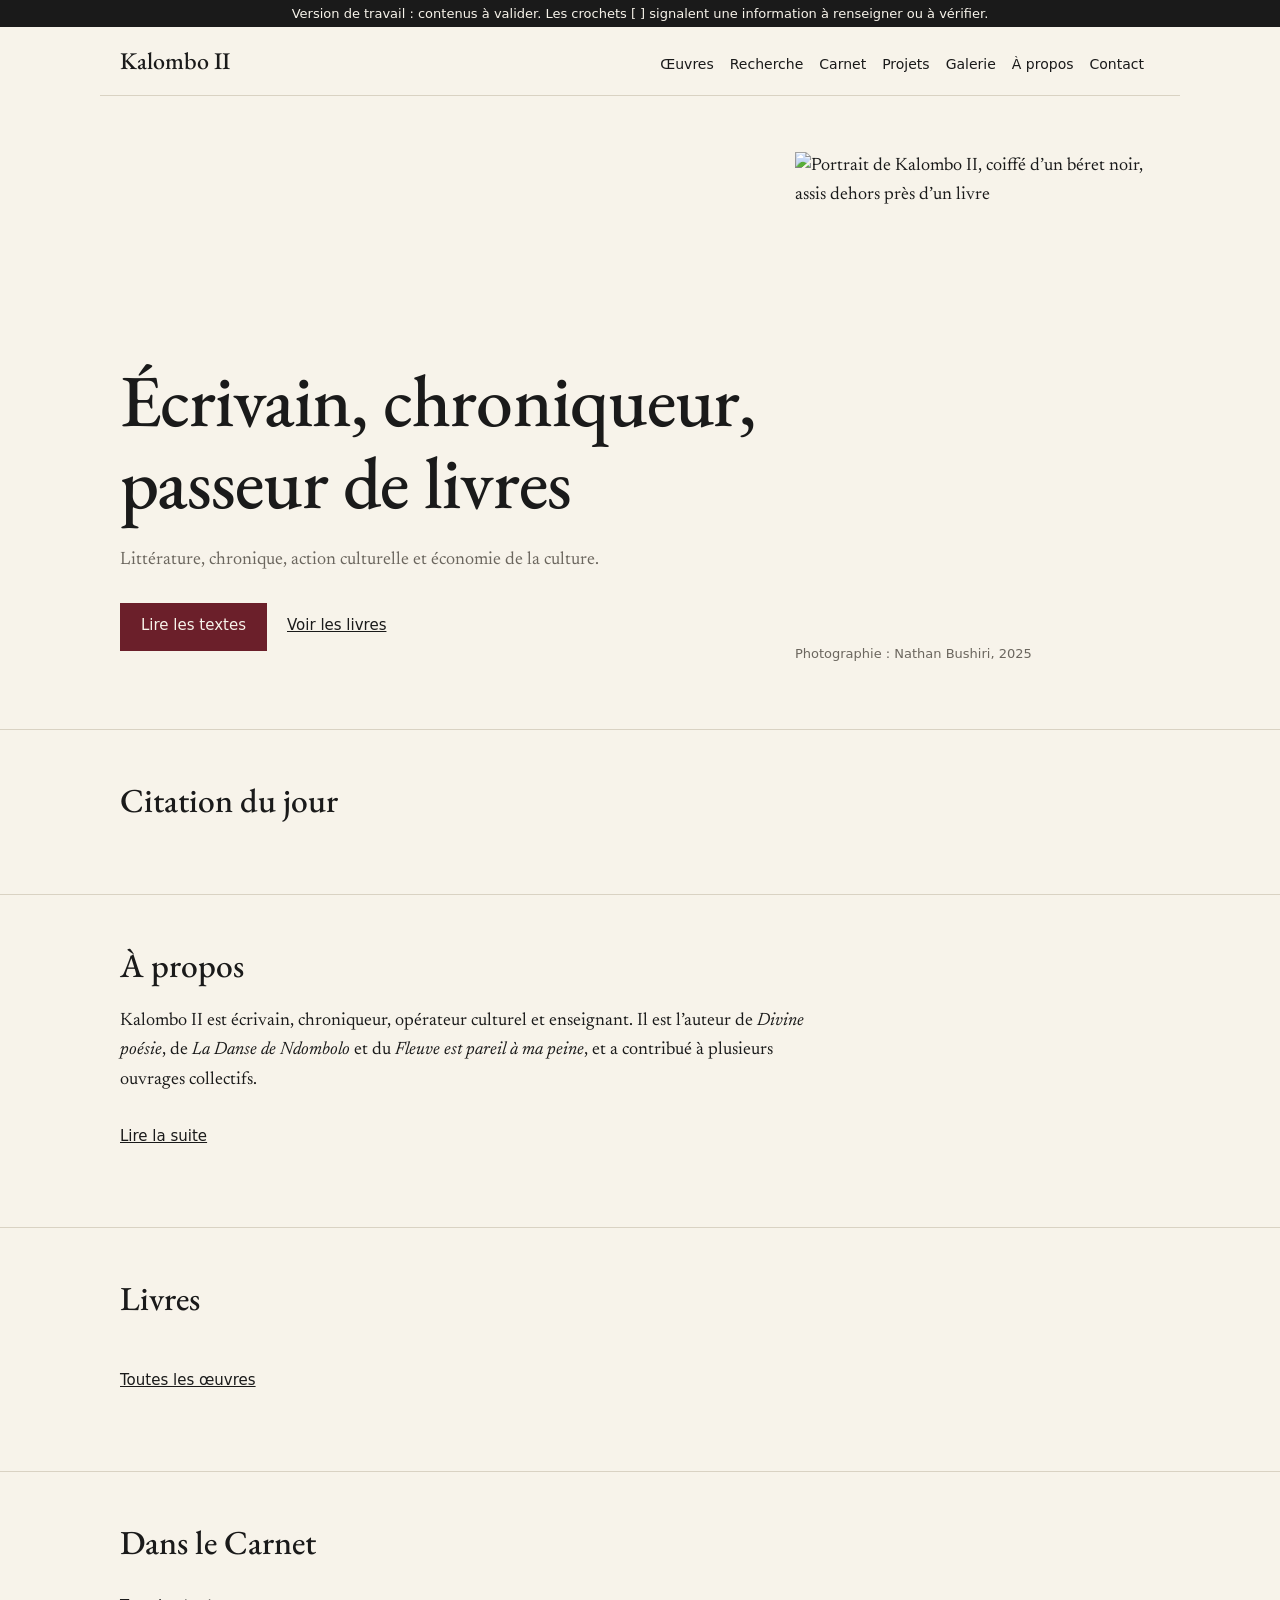
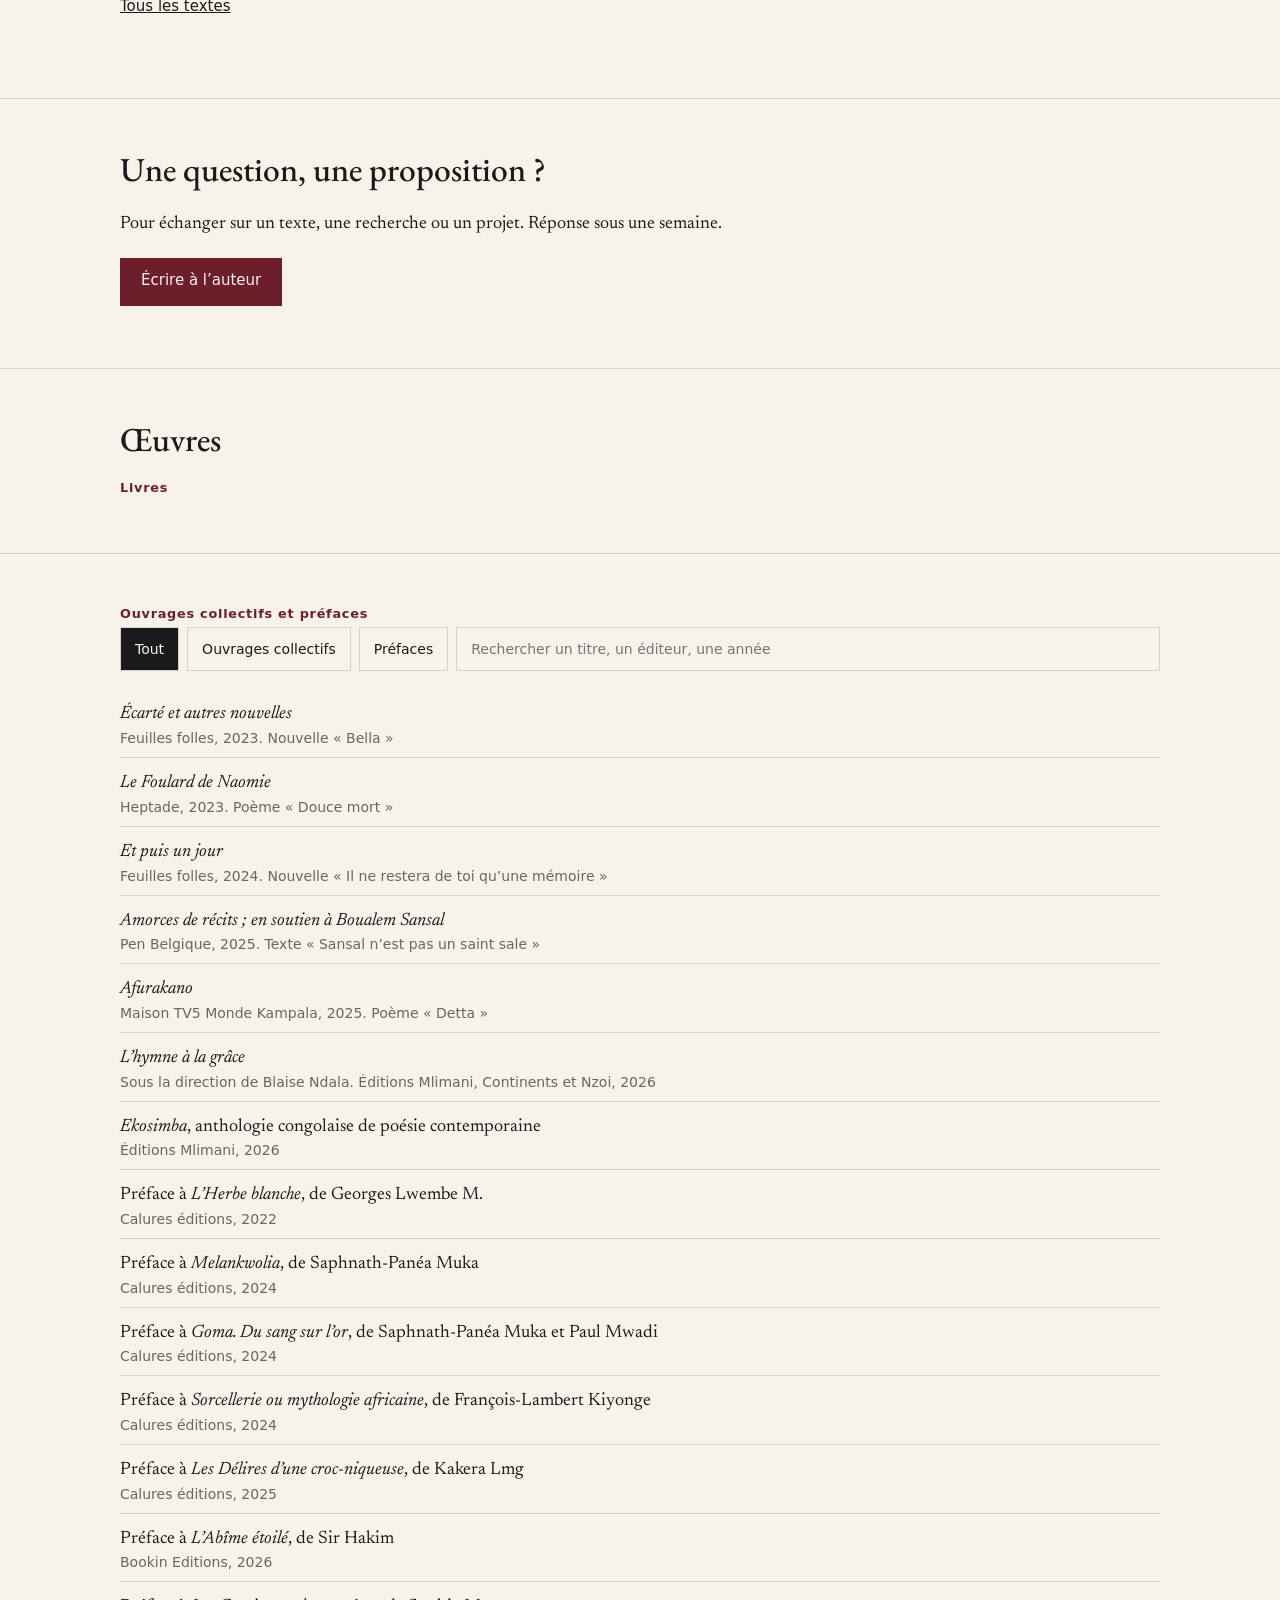
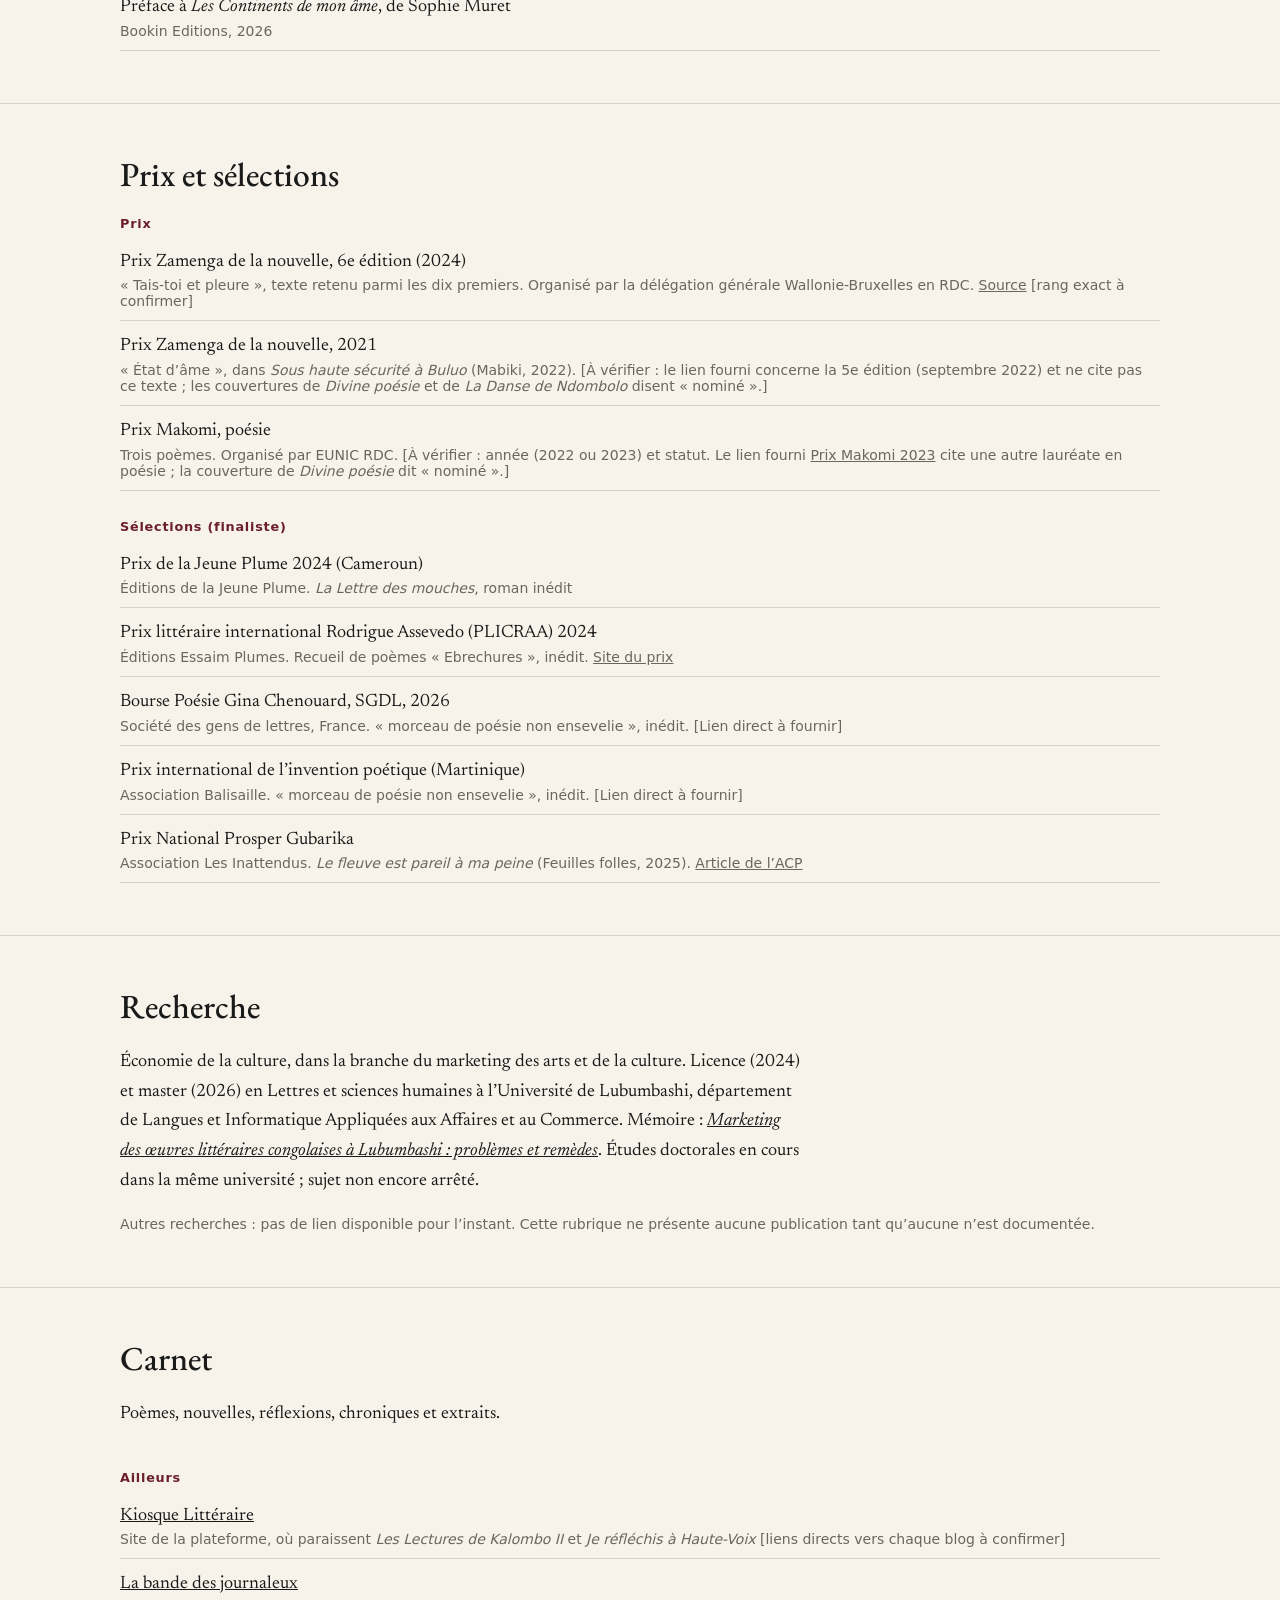
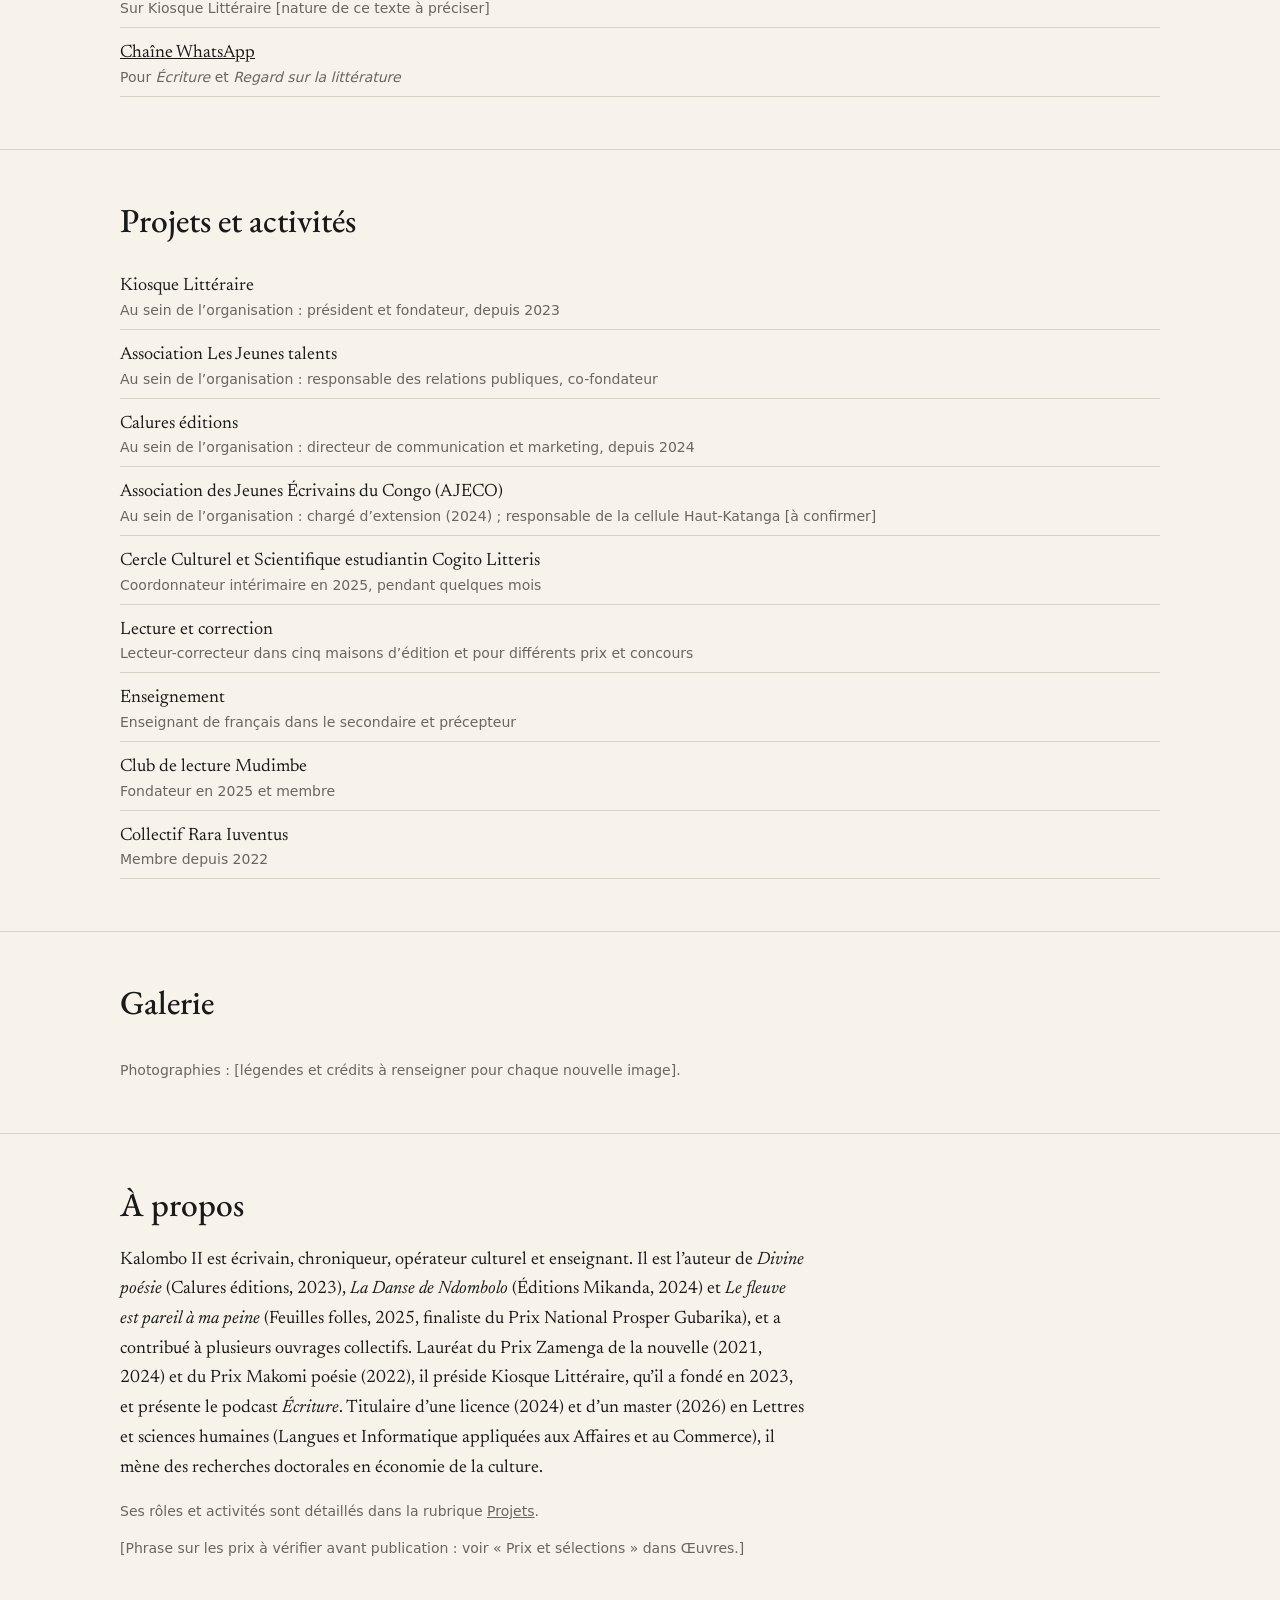
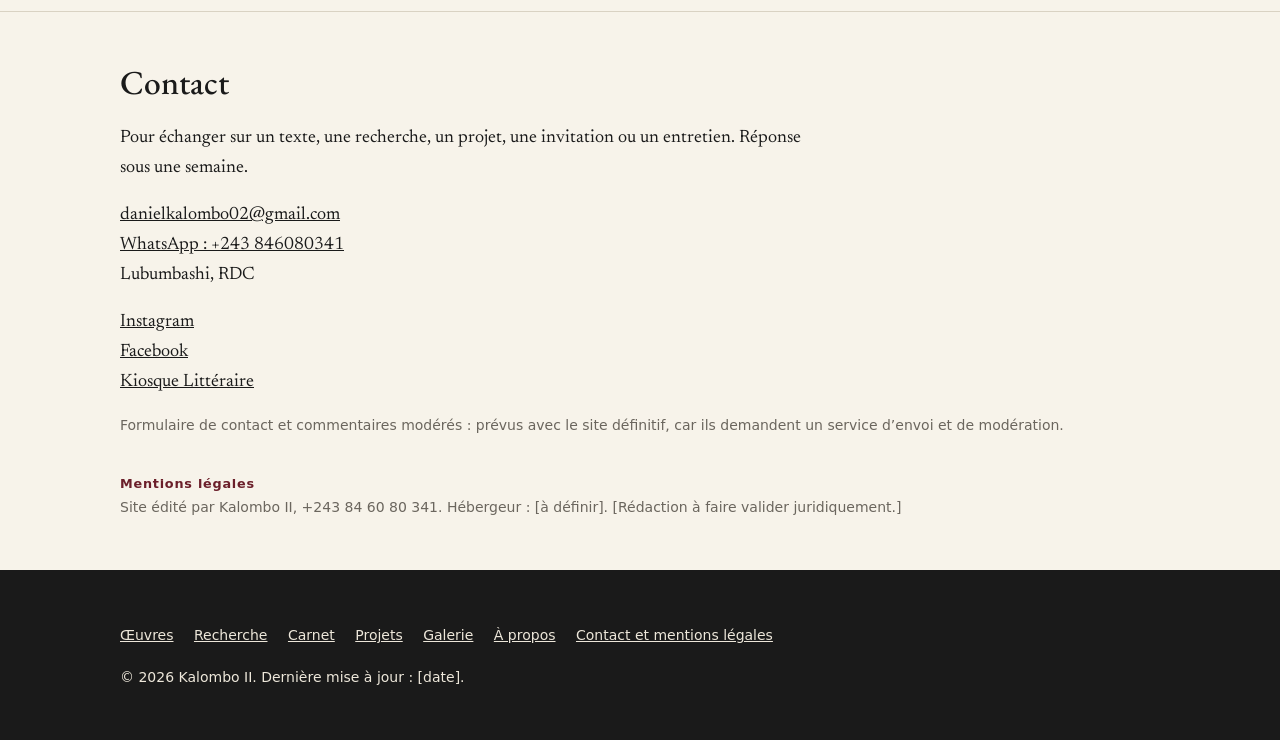
==== index.html @ f5c87310 "Update index.html" ====
<!DOCTYPE html>
<html lang="fr">
<head>
<meta charset="utf-8">
<meta name="viewport" content="width=device-width, initial-scale=1, viewport-fit=cover">
<title>Kalombo II — écrivain, chroniqueur, passeur de livres</title>
<meta name="description" content="Site personnel de Kalombo II : livres, chroniques, recherche en économie de la culture et projets culturels, à Lubumbashi.">
<link rel="stylesheet" href="https://fonts.googleapis.com/css2?family=EB+Garamond:ital,wght@0,500;1,500&family=Newsreader:ital,wght@0,400;1,400&display=swap">
<link rel="stylesheet" href="style.css">
</head>
<body>
<div class="wip">Version de travail : contenus à valider. Les crochets [ ] signalent une information à renseigner ou à vérifier.</div>
<header><div class="w">
<a class="nm" href="#accueil">Kalombo II</a>
<nav aria-label="Navigation principale"><a href="#oeuvres">Œuvres</a><a href="#recherche">Recherche</a><a href="#carnet">Carnet</a><a href="#projets">Projets</a><a href="#galerie">Galerie</a><a href="#apropos">À propos</a><a href="#contact">Contact</a></nav>
</div></header>
<main>
<div class="w hero" data-pg="accueil">
<div>
<h1>Écrivain, chroniqueur, passeur de livres</h1>
<p class="s">Littérature, chronique, action culturelle et économie de la culture.</p>
<a class="b" href="#carnet">Lire les textes</a><a class="b2" href="#oeuvres">Voir les livres</a>
</div>
<figure class="ph"><img src="images/portrait.jpg" width="640" height="853" id="portrait" alt="Portrait de Kalombo II, coiffé d’un béret noir, assis dehors près d’un livre"><figcaption>Photographie : Nathan Bushiri, 2025</figcaption></figure>
</div>

<section data-pg="accueil"><div class="w">
<h2>Citation du jour</h2>
<figure class="ci"><blockquote id="cq" class="tx"></blockquote><figcaption id="cs" class="n"></figcaption></figure>
</div></section>

<section data-pg="accueil"><div class="w">
<h2>À propos</h2>
<p class="tx">Kalombo II est écrivain, chroniqueur, opérateur culturel et enseignant. Il est l’auteur de <i>Divine poésie</i>, de <i>La Danse de Ndombolo</i> et du <i>Fleuve est pareil à ma peine</i>, et a contribué à plusieurs ouvrages collectifs.</p>
<p><a class="b2" href="#apropos">Lire la suite</a></p>
</div></section>

<section data-pg="accueil"><div class="w">
<h2>Livres</h2>
<div class="bks" id="bk-home"></div>
<p><a class="b2" href="#oeuvres">Toutes les œuvres</a></p>
</div></section>

<section data-pg="accueil"><div class="w">
<h2>Dans le Carnet</h2>
<div id="htx"></div>
<p><a class="b2" href="#carnet">Tous les textes</a></p>
</div></section>

<section data-pg="accueil"><div class="w">
<h2>Une question, une proposition ?</h2>
<p class="tx">Pour échanger sur un texte, une recherche ou un projet. Réponse sous une semaine.</p>
<a class="b" href="#contact">Écrire à l’auteur</a>
</div></section>

<section data-pg="oeuvres"><div class="w">
<h2>Œuvres</h2>
<h3>Livres</h3>
<div class="bks" id="bk-full"></div>
</div></section>

<section data-pg="oeuvres"><div class="w">
<h3>Ouvrages collectifs et préfaces</h3>
<div class="f" role="group" aria-label="Filtrer">
<button type="button" data-f="all" aria-pressed="true">Tout</button>
<button type="button" data-f="collectif" aria-pressed="false">Ouvrages collectifs</button>
<button type="button" data-f="preface" aria-pressed="false">Préfaces</button>
<input id="q" type="search" placeholder="Rechercher un titre, un éditeur, une année" aria-label="Rechercher dans les œuvres">
</div>
<ul class="l" id="liste">
<li data-t="collectif"><i>Écarté et autres nouvelles</i><span class="r">Feuilles folles, 2023. Nouvelle « Bella »</span></li>
<li data-t="collectif"><i>Le Foulard de Naomie</i><span class="r">Heptade, 2023. Poème « Douce mort »</span></li>
<li data-t="collectif"><i>Et puis un jour</i><span class="r">Feuilles folles, 2024. Nouvelle « Il ne restera de toi qu’une mémoire »</span></li>
<li data-t="collectif"><i>Amorces de récits ; en soutien à Boualem Sansal</i><span class="r">Pen Belgique, 2025. Texte « Sansal n’est pas un saint sale »</span></li>
<li data-t="collectif"><i>Afurakano</i><span class="r">Maison TV5 Monde Kampala, 2025. Poème « Detta »</span></li>
<li data-t="collectif"><i>L’hymne à la grâce</i><span class="r">Sous la direction de Blaise Ndala. Éditions Mlimani, Continents et Nzoi, 2026</span></li>
<li data-t="collectif"><i>Ekosimba</i>, anthologie congolaise de poésie contemporaine<span class="r">Éditions Mlimani, 2026</span></li>
<li data-t="preface">Préface à <i>L’Herbe blanche</i>, de Georges Lwembe M.<span class="r">Calures éditions, 2022</span></li>
<li data-t="preface">Préface à <i>Melankwolia</i>, de Saphnath-Panéa Muka<span class="r">Calures éditions, 2024</span></li>
<li data-t="preface">Préface à <i>Goma. Du sang sur l’or</i>, de Saphnath-Panéa Muka et Paul Mwadi<span class="r">Calures éditions, 2024</span></li>
<li data-t="preface">Préface à <i>Sorcellerie ou mythologie africaine</i>, de François-Lambert Kiyonge<span class="r">Calures éditions, 2024</span></li>
<li data-t="preface">Préface à <i>Les Délires d’une croc-niqueuse</i>, de Kakera Lmg<span class="r">Calures éditions, 2025</span></li>
<li data-t="preface">Préface à <i>L’Abîme étoilé</i>, de Sir Hakim<span class="r">Bookin Editions, 2026</span></li>
<li data-t="preface">Préface à <i>Les Continents de mon âme</i>, de Sophie Muret<span class="r">Bookin Editions, 2026</span></li>
</ul>
<p id="none" class="n" hidden>Aucune œuvre ne correspond à cette recherche.</p>
</div></section>

<section id="distinctions" data-pg="oeuvres"><div class="w">
<h2>Prix et sélections</h2>
<h3>Prix</h3>
<ul class="l">
<li>Prix Zamenga de la nouvelle, 6e édition (2024)<span class="r">« Tais-toi et pleure », texte retenu parmi les dix premiers. Organisé par la délégation générale Wallonie-Bruxelles en RDC. <a href="https://actualite.cd/2024/09/16/prix-litteraire-zamenga-hananie-nsanda-jonathan-elenga-sharon-biangula-les-vainqueurs-de" target="_blank" rel="noopener">Source</a> [rang exact à confirmer]</span></li>
<li>Prix Zamenga de la nouvelle, 2021<span class="r">« État d’âme », dans <i>Sous haute sécurité à Buluo</i> (Mabiki, 2022). [À vérifier : le lien fourni concerne la 5e édition (septembre 2022) et ne cite pas ce texte ; les couvertures de <i>Divine poésie</i> et de <i>La Danse de Ndombolo</i> disent « nominé ».]</span></li>
<li>Prix Makomi, poésie<span class="r">Trois poèmes. Organisé par EUNIC RDC. [À vérifier : année (2022 ou 2023) et statut. Le lien fourni <a href="https://actualite.cd/2023/02/15/litteratureprix-makomi-voici-les-laureats-de-la-5eme-edition" target="_blank" rel="noopener">Prix Makomi 2023</a> cite une autre lauréate en poésie ; la couverture de <i>Divine poésie</i> dit « nominé ».]</span></li>
</ul>
<h3 style="margin-top:28px">Sélections (finaliste)</h3>
<ul class="l">
<li>Prix de la Jeune Plume 2024 (Cameroun)<span class="r">Éditions de la Jeune Plume. <i>La Lettre des mouches</i>, roman inédit</span></li>
<li>Prix littéraire international Rodrigue Assevedo (PLICRAA) 2024<span class="r">Éditions Essaim Plumes. Recueil de poèmes « Ebrechures », inédit. <a href="https://editionsessaimplumes.org/prix-litteraire/" target="_blank" rel="noopener">Site du prix</a></span></li>
<li>Bourse Poésie Gina Chenouard, SGDL, 2026<span class="r">Société des gens de lettres, France. « morceau de poésie non ensevelie », inédit. [Lien direct à fournir]</span></li>
<li>Prix international de l’invention poétique (Martinique)<span class="r">Association Balisaille. « morceau de poésie non ensevelie », inédit. [Lien direct à fournir]</span></li>
<li>Prix National Prosper Gubarika<span class="r">Association Les Inattendus. <i>Le fleuve est pareil à ma peine</i> (Feuilles folles, 2025). <a href="https://acp.cd/culture/kinshasa-six-ecrivains-nomines-a-la-1ere-edition-du-prix-litteraire-prosper-gubarika/" target="_blank" rel="noopener">Article de l’ACP</a></span></li>
</ul>
</div></section>
<section id="recherche" data-pg="recherche"><div class="w">
<h2>Recherche</h2>
<p class="tx">Économie de la culture, dans la branche du marketing des arts et de la culture. Licence (2024) et master (2026) en Lettres et sciences humaines à l’Université de Lubumbashi, département de Langues et Informatique Appliquées aux Affaires et au Commerce. Mémoire : <a href="https://www.calures.org/en/books/book/f36f5171-00b2-499f-b3ae-565f8c27540b/" target="_blank" rel="noopener"><i>Marketing des œuvres littéraires congolaises à Lubumbashi&nbsp;: problèmes et remèdes</i></a>. Études doctorales en cours dans la même université ; sujet non encore arrêté.</p>
<p class="n">Autres recherches : pas de lien disponible pour l’instant. Cette rubrique ne présente aucune publication tant qu’aucune n’est documentée.</p>
</div></section>

<section id="carnet" data-pg="carnet"><div class="w">
<h2>Carnet</h2>
<p class="tx">Poèmes, nouvelles, réflexions, chroniques et extraits.</p>
<div id="blog"></div>
<h3 style="margin-top:40px">Ailleurs</h3>
<ul class="l">
<li><a href="https://www.kiosquelitteraire.org" target="_blank" rel="noopener">Kiosque Littéraire</a><span class="r">Site de la plateforme, où paraissent <i>Les Lectures de Kalombo II</i> et <i>Je réfléchis à Haute-Voix</i> [liens directs vers chaque blog à confirmer]</span></li>
<li><a href="https://www.kiosquelitteraire.org/posts/read-post/la-bande-des-journaleux/334/" target="_blank" rel="noopener">La bande des journaleux</a><span class="r">Sur Kiosque Littéraire [nature de ce texte à préciser]</span></li>
<li><a href="https://whatsapp.com/channel/0029VaXYaoHJ3juzYYo4Mh2u" target="_blank" rel="noopener">Chaîne WhatsApp</a><span class="r">Pour <i>Écriture</i> et <i>Regard sur la littérature</i></span></li>
</ul>
</div></section>

<section id="projets" data-pg="projets"><div class="w">
<h2>Projets et activités</h2>
<ul class="l">
<li>Kiosque Littéraire<span class="r">Au sein de l’organisation : président et fondateur, depuis 2023</span></li>
<li>Association Les Jeunes talents<span class="r">Au sein de l’organisation : responsable des relations publiques, co-fondateur</span></li>
<li>Calures éditions<span class="r">Au sein de l’organisation : directeur de communication et marketing, depuis 2024</span></li>
<li>Association des Jeunes Écrivains du Congo (AJECO)<span class="r">Au sein de l’organisation : chargé d’extension (2024) ; responsable de la cellule Haut-Katanga [à confirmer]</span></li>
<li>Cercle Culturel et Scientifique estudiantin Cogito Litteris<span class="r">Coordonnateur intérimaire en 2025, pendant quelques mois</span></li>
<li>Lecture et correction<span class="r">Lecteur-correcteur dans cinq maisons d’édition et pour différents prix et concours</span></li>
<li>Enseignement<span class="r">Enseignant de français dans le secondaire et précepteur</span></li>
<li>Club de lecture Mudimbe<span class="r">Fondateur en 2025 et membre</span></li>
<li>Collectif Rara Iuventus<span class="r">Membre depuis 2022</span></li>
</ul>

</div></section>

<section id="galerie" data-pg="galerie"><div class="w">
<h2>Galerie</h2>
<div id="gal" class="gal"></div>
<p class="n">Photographies : [légendes et crédits à renseigner pour chaque nouvelle image].</p>
<dialog id="dlg"><img alt=""><p class="n"></p><button type="button" class="sx">Fermer</button></dialog>
</div></section>

<section id="apropos" data-pg="apropos"><div class="w">
<h2>À propos</h2>
<p class="tx">Kalombo II est écrivain, chroniqueur, opérateur culturel et enseignant. Il est l’auteur de <i>Divine poésie</i> (Calures éditions, 2023), <i>La Danse de Ndombolo</i> (Éditions Mikanda, 2024) et <i>Le fleuve est pareil à ma peine</i> (Feuilles folles, 2025, finaliste du Prix National Prosper Gubarika), et a contribué à plusieurs ouvrages collectifs. Lauréat du Prix Zamenga de la nouvelle (2021, 2024) et du Prix Makomi poésie (2022), il préside Kiosque Littéraire, qu’il a fondé en 2023, et présente le podcast <i>Écriture</i>. Titulaire d’une licence (2024) et d’un master (2026) en Lettres et sciences humaines (Langues et Informatique appliquées aux Affaires et au Commerce), il mène des recherches doctorales en économie de la culture.</p>
<p class="n">Ses rôles et activités sont détaillés dans la rubrique <a href="#projets">Projets</a>.</p>
<p class="n">[Phrase sur les prix à vérifier avant publication : voir « Prix et sélections » dans Œuvres.]</p>
</div></section>

<section id="contact" data-pg="contact"><div class="w">
<h2>Contact</h2>
<p class="tx">Pour échanger sur un texte, une recherche, un projet, une invitation ou un entretien. Réponse sous une semaine.</p>
<p class="tx"><a href="mailto:danielkalombo02@gmail.com">danielkalombo02@gmail.com</a><br><a href="https://wa.me/243846080341" target="_blank" rel="noopener">WhatsApp : +243 846080341</a><br>Lubumbashi, RDC</p>
<p class="tx"><a href="https://www.instagram.com/kalombo_02_ecrivain" target="_blank" rel="noopener">Instagram</a><br><a href="https://www.facebook.com/danielkalombobinmukanya" target="_blank" rel="noopener">Facebook</a><br><a href="https://www.kiosquelitteraire.org" target="_blank" rel="noopener">Kiosque Littéraire</a></p>
<p class="n">Formulaire de contact et commentaires modérés : prévus avec le site définitif, car ils demandent un service d’envoi et de modération.</p>
<h3 style="margin-top:40px">Mentions légales</h3>
<p class="n" style="margin-top:4px">Site édité par Kalombo II, +243 84 60 80 341. Hébergeur : [à définir]. [Rédaction à faire valider juridiquement.]</p>
</div></section>
</main>

<footer><div class="w">
<p><a href="#oeuvres">Œuvres</a> <a href="#recherche">Recherche</a> <a href="#carnet">Carnet</a> <a href="#projets">Projets</a> <a href="#galerie">Galerie</a> <a href="#apropos">À propos</a> <a href="#contact">Contact et mentions légales</a></p>
<p>© 2026 Kalombo II. Dernière mise à jour : [date].</p>
</div></footer>

<script src="js/data.js"></script>
<script src="js/main.js"></script>

</body>
</html>
---- style.css ----
:root{--bg:#F7F3EA;--ink:#1A1A1A;--mu:#6B665E;--ac:#6B1F2A;--ru:#D9D2C3;--on:#F7F3EA;box-sizing:border-box;padding-top:env(safe-area-inset-top,0px);padding-bottom:env(safe-area-inset-bottom,0px)}
@media(prefers-color-scheme:dark){:root:not([data-theme=light]){--bg:#16140F;--ink:#EDE7DA;--mu:#A39D90;--ac:#C9777F;--ru:#3A362D;--on:#16140F;color-scheme:dark}}
:root[data-theme=dark]{--bg:#16140F;--ink:#EDE7DA;--mu:#A39D90;--ac:#C9777F;--ru:#3A362D;--on:#16140F;color-scheme:dark}
html{scroll-padding-top:env(safe-area-inset-top,0px)}
body{margin:0;background:var(--bg);color:var(--ink);font:18px/1.65 Newsreader,Georgia,serif}
[hidden]{display:none!important}
a{color:inherit}
a:focus-visible,button:focus-visible,input:focus-visible{outline:2px solid var(--ac);outline-offset:2px}
.w{max-width:1040px;margin:0 auto;padding:0 20px}
h1,h2{font-family:"EB Garamond",Georgia,serif;font-weight:500;line-height:1.12;margin:0}
.sx{font:14px/1.5 system-ui,sans-serif}
.wip{background:var(--ink);color:var(--bg);text-align:center;padding:6px 12px;font:13px system-ui,sans-serif}
header .w{display:flex;flex-wrap:wrap;gap:6px 28px;justify-content:space-between;align-items:baseline;padding-top:18px;padding-bottom:14px;border-bottom:1px solid var(--ru)}
.nm{font:500 1.5rem "EB Garamond",Georgia,serif;text-decoration:none}
nav a{margin-right:16px;text-decoration:none;font:14px system-ui,sans-serif;display:inline-block;padding:6px 0}
.hero{display:grid;gap:36px;padding:56px 20px 68px}
@media(min-width:800px){.hero{grid-template-columns:7fr 4fr;align-items:end}}
.rp{font-style:italic;color:var(--mu);margin:0}
h1{font-size:clamp(2.4rem,6.4vw,4.6rem);letter-spacing:-.01em;margin:14px 0 22px}
.hero p.s{max-width:30em;color:var(--mu);margin:0 0 28px}
.ph{margin:0}.ph img{display:block;width:100%;height:auto;aspect-ratio:3/4;object-fit:cover}.ph figcaption{color:var(--mu);font:13px system-ui,sans-serif;margin-top:8px}
.b{display:inline-block;box-sizing:border-box;min-height:48px;padding:.85em 1.4em;background:var(--ac);color:var(--on);text-decoration:none;font:15px system-ui,sans-serif;margin:0 20px 10px 0}
.b2{font:15px system-ui,sans-serif;display:inline-block;padding:.85em 0}
section{padding:52px 0;border-top:1px solid var(--ru)}
h2{font-size:2.1rem;margin:0 0 22px}
.tx{max-width:38em}
.n{color:var(--mu);font:14px/1.5 system-ui,sans-serif;margin:16px 0 0}
ul.l{list-style:none;padding:0;margin:0}
.l li{padding:11px 0;border-bottom:1px solid var(--ru)}
.l li>span.r{display:block;color:var(--mu);font:14px system-ui,sans-serif}
h3{font:600 .8rem system-ui,sans-serif;letter-spacing:.06em;margin:0 0 6px;color:var(--ac)}
.cols{display:grid;gap:36px}
@media(min-width:800px){.cols{grid-template-columns:1fr 1fr}}
.f{display:flex;flex-wrap:wrap;gap:8px;margin-bottom:18px}
.f button,.f input{font:14px system-ui,sans-serif;min-height:44px;padding:8px 14px;border:1px solid var(--ru);background:none;color:var(--ink)}
.f input{flex:1;min-width:170px}
.f button[aria-pressed=true]{background:var(--ink);color:var(--bg)}
.at{font:500 2rem/1.15 "EB Garamond",Georgia,serif;letter-spacing:0;color:var(--ink);margin:0 0 6px}.ar p{max-width:38em;white-space:pre-line}.ar a{display:inline-block;padding:6px 0}.gal{display:grid;gap:14px;grid-template-columns:repeat(auto-fill,minmax(160px,1fr))}.gal figure{margin:0}.gb{border:0;padding:0;background:none;display:block;width:100%;cursor:zoom-in}.gal img{display:block;width:100%;aspect-ratio:3/4;object-fit:cover}.gal figcaption{font:13px/1.4 system-ui,sans-serif;color:var(--mu);margin-top:6px}dialog{max-width:min(92vw,720px);border:1px solid var(--ru);background:var(--bg);color:var(--ink);padding:16px}dialog img{display:block;width:100%;height:auto;max-height:70vh;object-fit:contain}dialog::backdrop{background:rgba(0,0,0,.6)}dialog button{margin-top:10px;min-height:44px;padding:8px 16px;border:1px solid var(--ru);background:none;color:var(--ink)}
footer{background:#1A1A1A;color:#EDE7DA;padding:36px 0;font:14px/1.7 system-ui,sans-serif}
footer a{margin-right:16px}

nav a[aria-current=page]{text-decoration:underline;text-underline-offset:6px}
.bks{display:grid;gap:28px;grid-template-columns:repeat(auto-fill,minmax(200px,1fr))}
.bk img{display:block;width:100%;height:auto;aspect-ratio:36/52;object-fit:cover;margin-bottom:10px}
.bk .bt{font:500 1.25rem "EB Garamond",Georgia,serif;margin:0 0 4px}
.bk a{font:14px system-ui,sans-serif;margin-right:12px}
.bq{margin:10px 0 0;font-size:15px;line-height:1.5;color:var(--mu)}
.at{font:500 2rem/1.15 "EB Garamond",Georgia,serif;letter-spacing:0;color:var(--ink);margin:0 0 6px}
.ar p{max-width:38em;white-space:pre-line}.ar a{display:inline-block;padding:6px 0}
.gal{display:grid;gap:14px;grid-template-columns:repeat(auto-fill,minmax(160px,1fr))}.gal figure{margin:0}
.gb{border:0;padding:0;background:none;display:block;width:100%;cursor:zoom-in}
.gal img{display:block;width:100%;aspect-ratio:3/4;object-fit:cover}
.gal figcaption{font:13px/1.4 system-ui,sans-serif;color:var(--mu);margin-top:6px}
dialog{max-width:min(92vw,720px);border:1px solid var(--ru);background:var(--bg);color:var(--ink);padding:16px}
dialog img{display:block;width:100%;height:auto;max-height:70vh;object-fit:contain}
dialog::backdrop{background:rgba(0,0,0,.6)}
dialog button{margin-top:10px;min-height:44px;padding:8px 16px;border:1px solid var(--ru);background:none;color:var(--ink)}
.ci{margin:0}.ci blockquote{margin:0;font:italic 500 1.6rem/1.4 "EB Garamond",Georgia,serif}
footer a{display:inline-block;padding:4px 0}
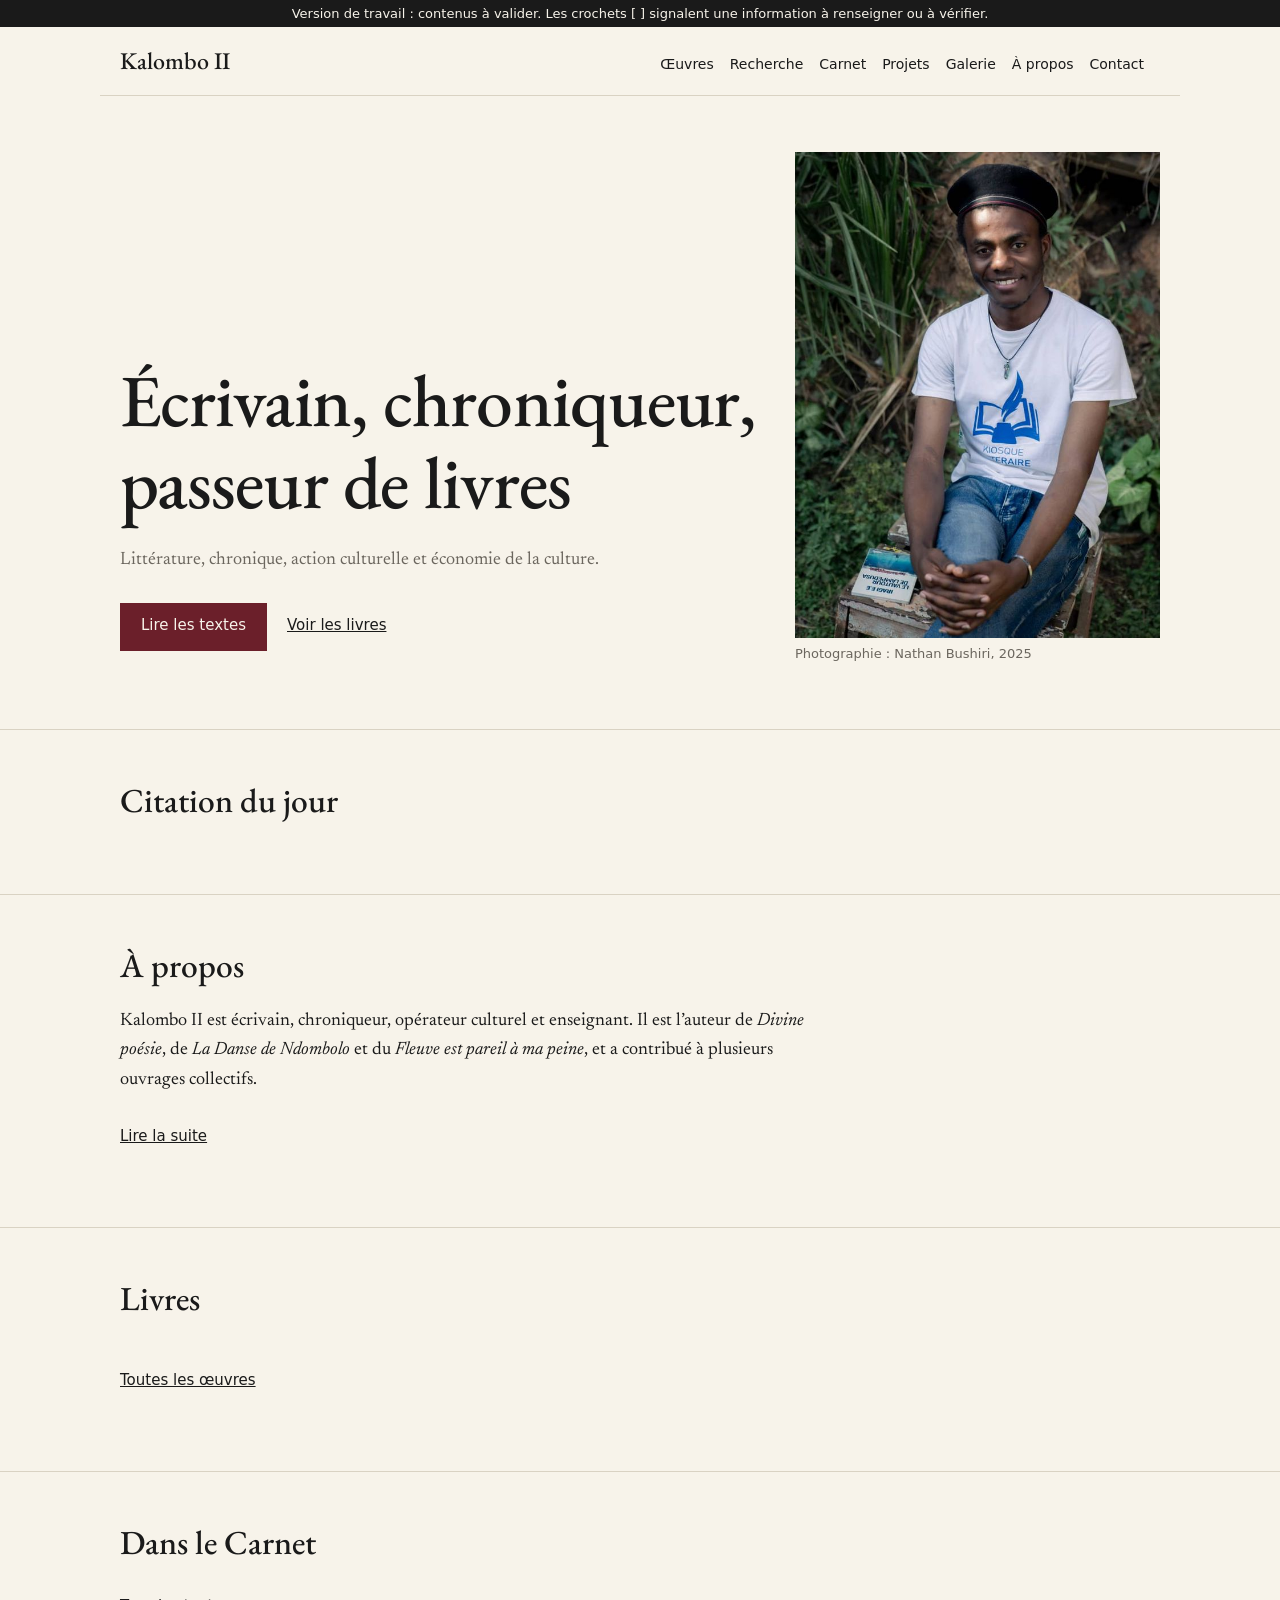
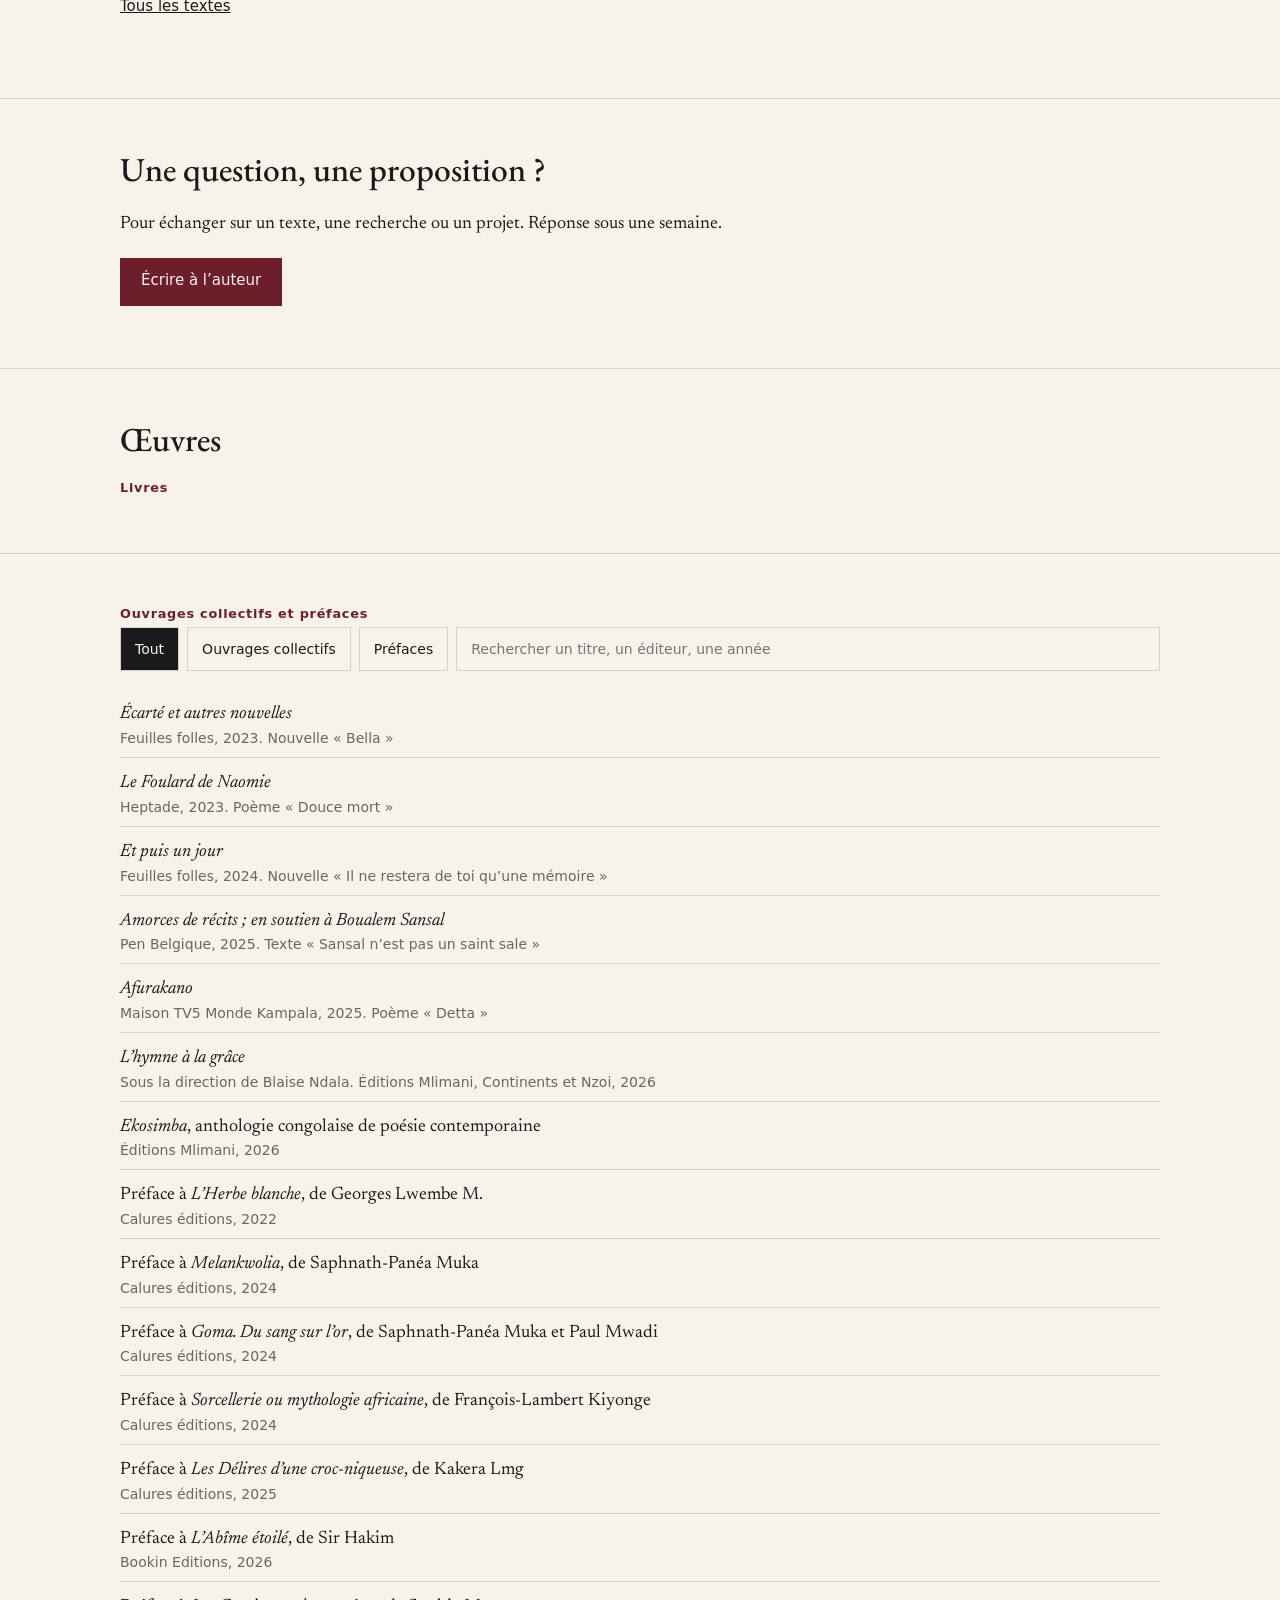
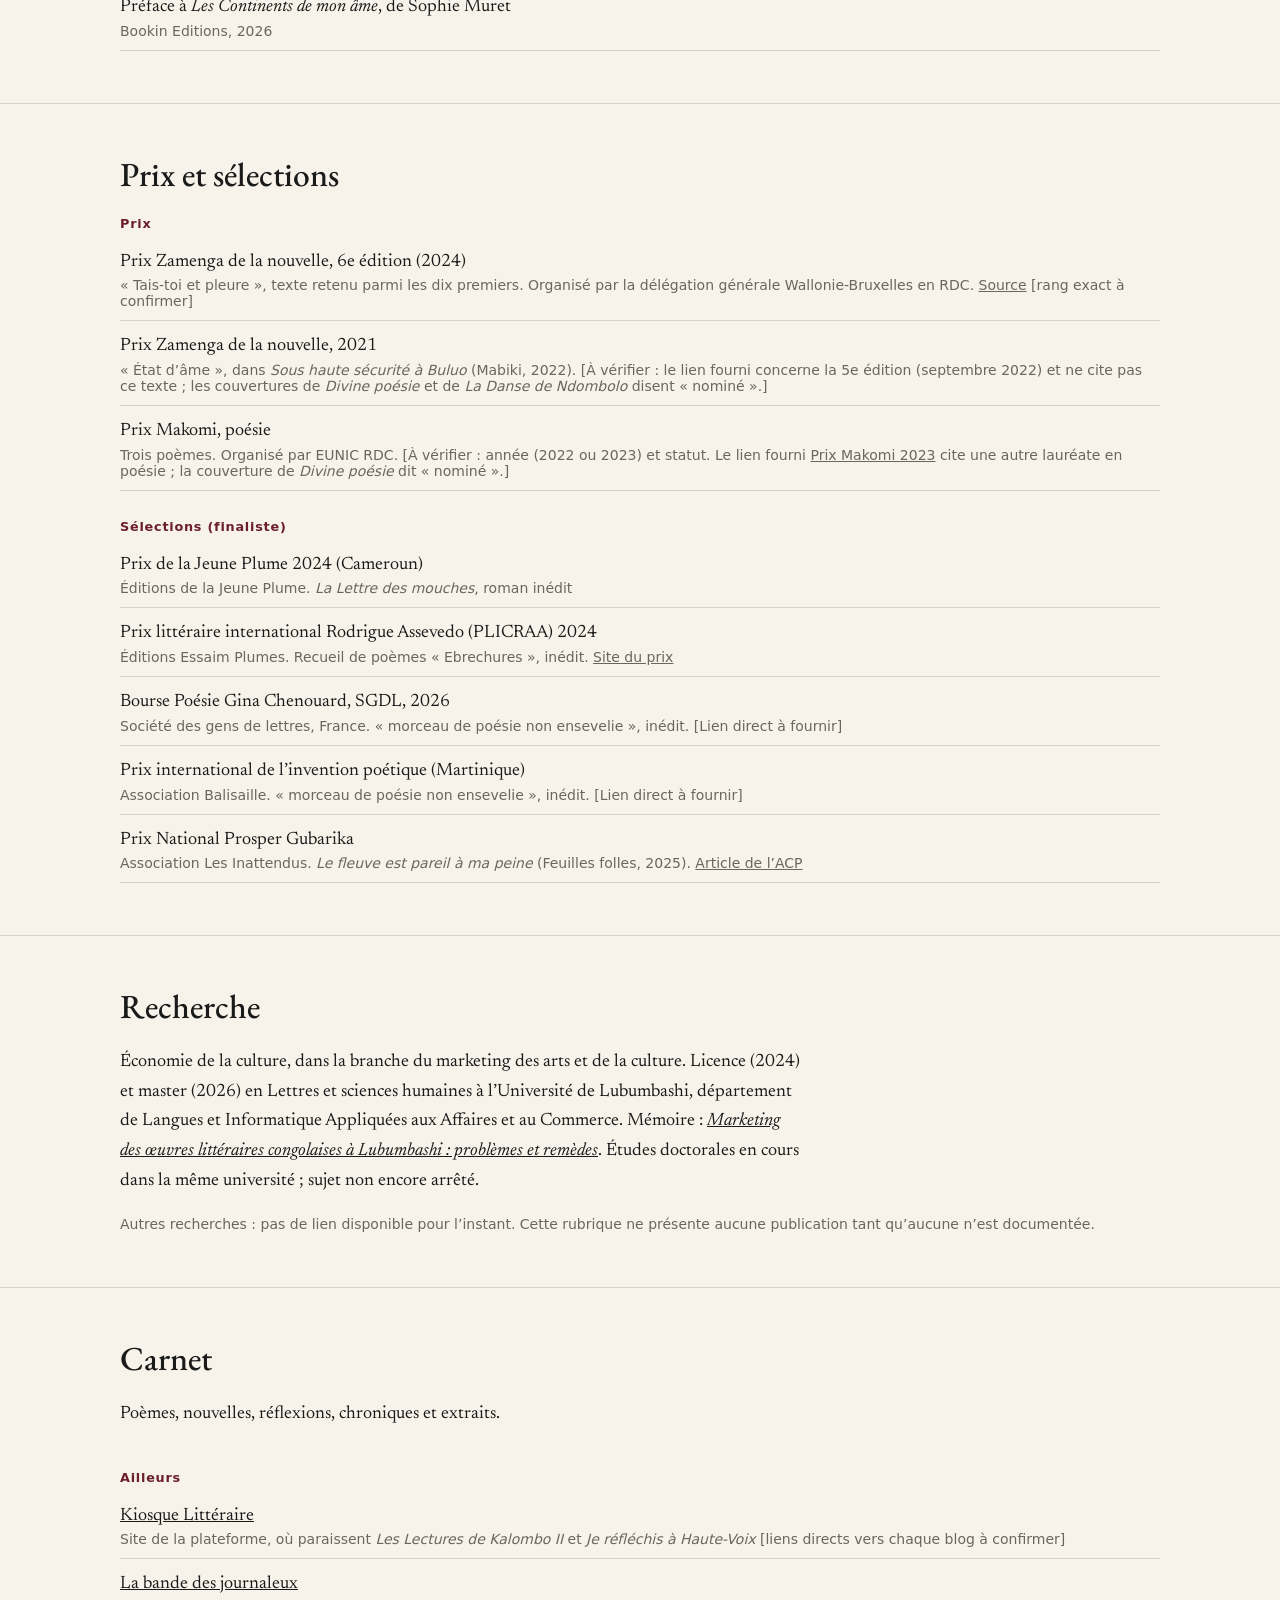
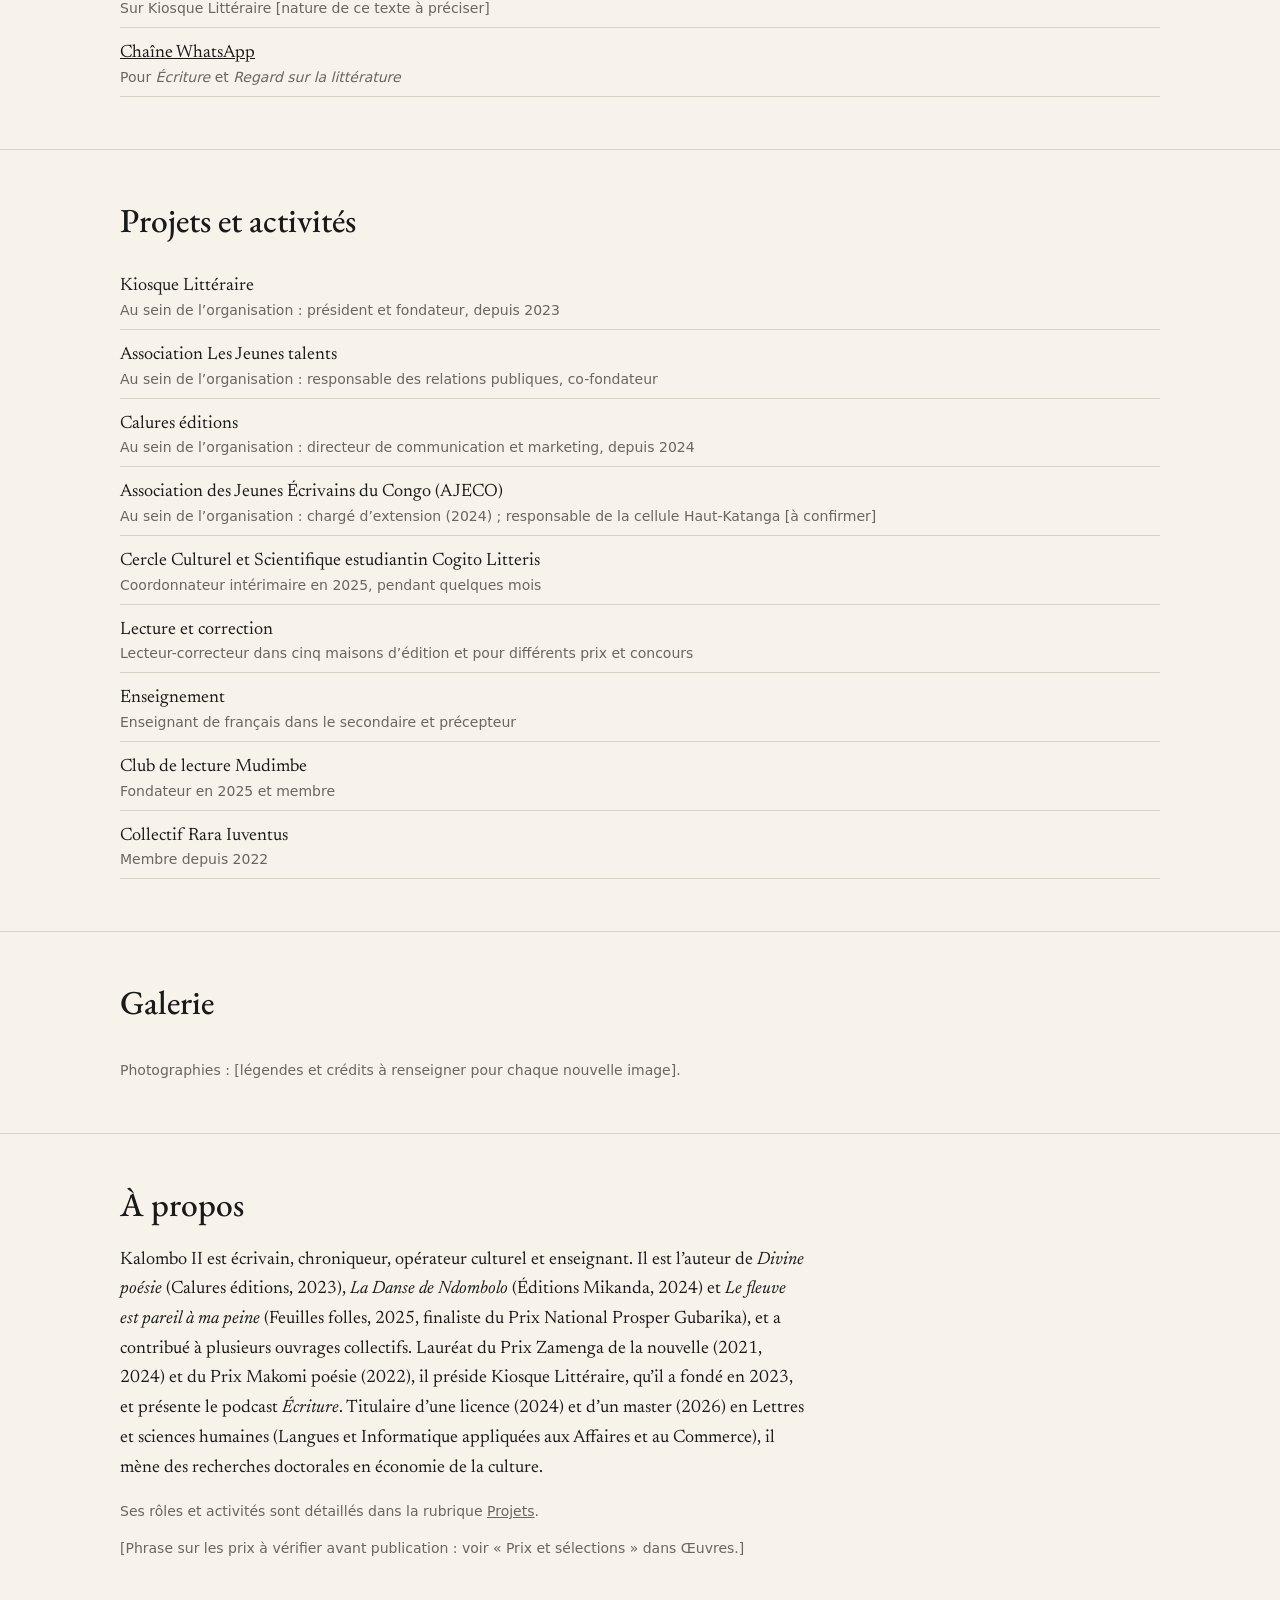
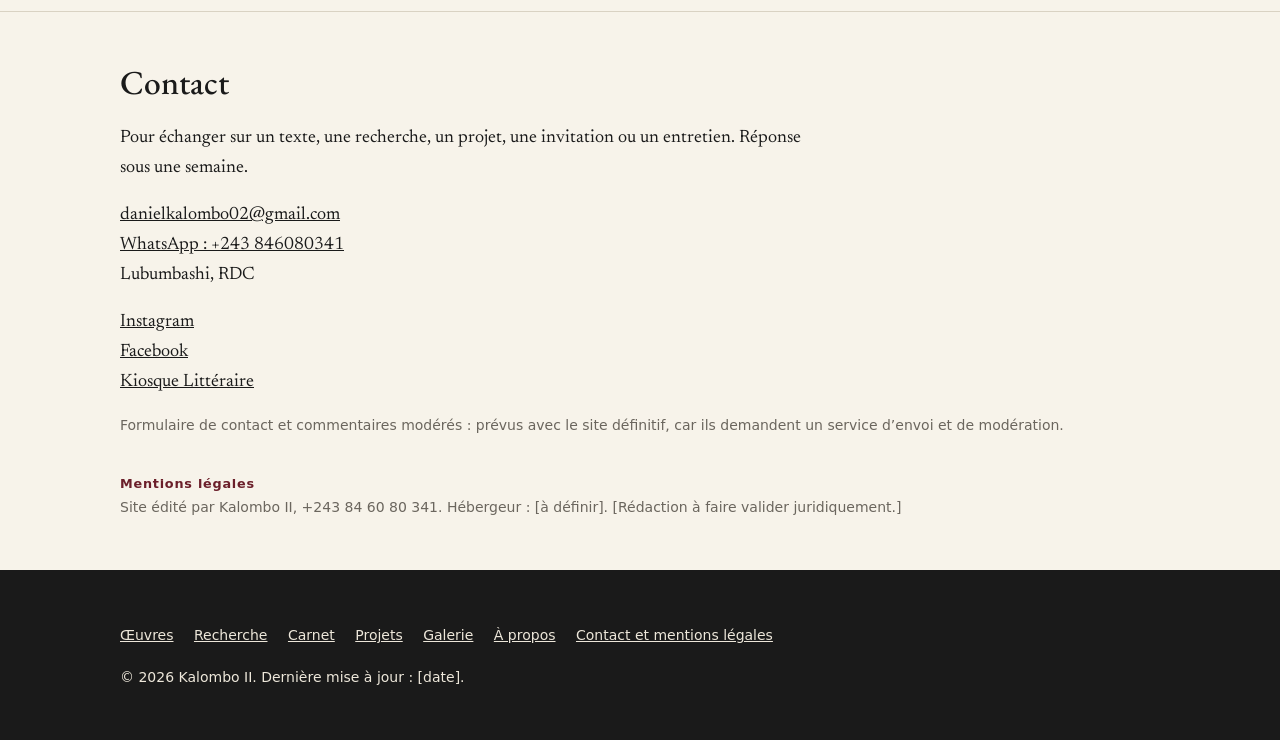
==== commit eb5c78f2: "Update index.html" ====
--- a/index.html
+++ b/index.html
@@ -21,7 +21,7 @@
 <p class="s">Littérature, chronique, action culturelle et économie de la culture.</p>
 <a class="b" href="#carnet">Lire les textes</a><a class="b2" href="#oeuvres">Voir les livres</a>
 </div>
-<figure class="ph"><img src="images/portrait.jpg" width="640" height="853" id="portrait" alt="Portrait de Kalombo II, coiffé d’un béret noir, assis dehors près d’un livre"><figcaption>Photographie : Nathan Bushiri, 2025</figcaption></figure>
+<figure class="ph"><img src="portrait.jpg" width="640" height="853" id="portrait" alt="Portrait de Kalombo II, coiffé d’un béret noir, assis dehors près d’un livre"><figcaption>Photographie : Nathan Bushiri, 2025</figcaption></figure>
 </div>
 
 <section data-pg="accueil"><div class="w">
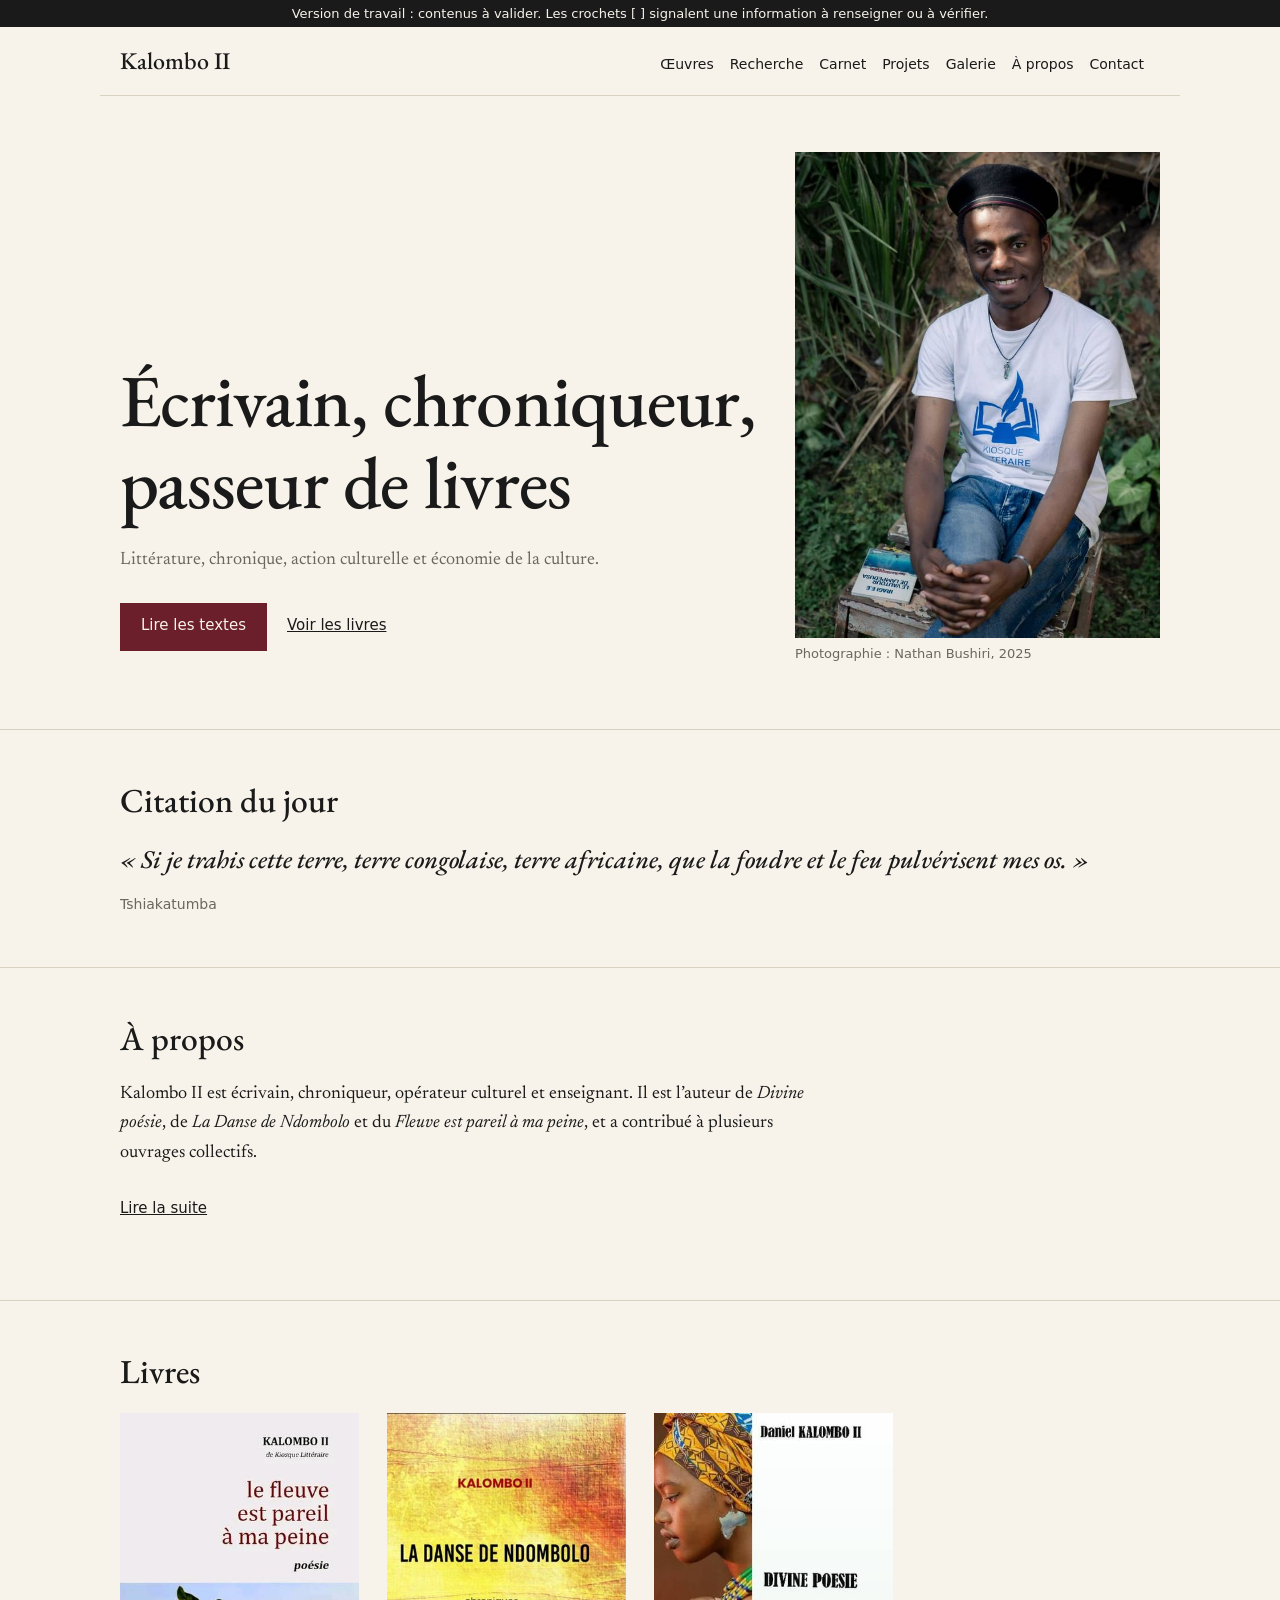
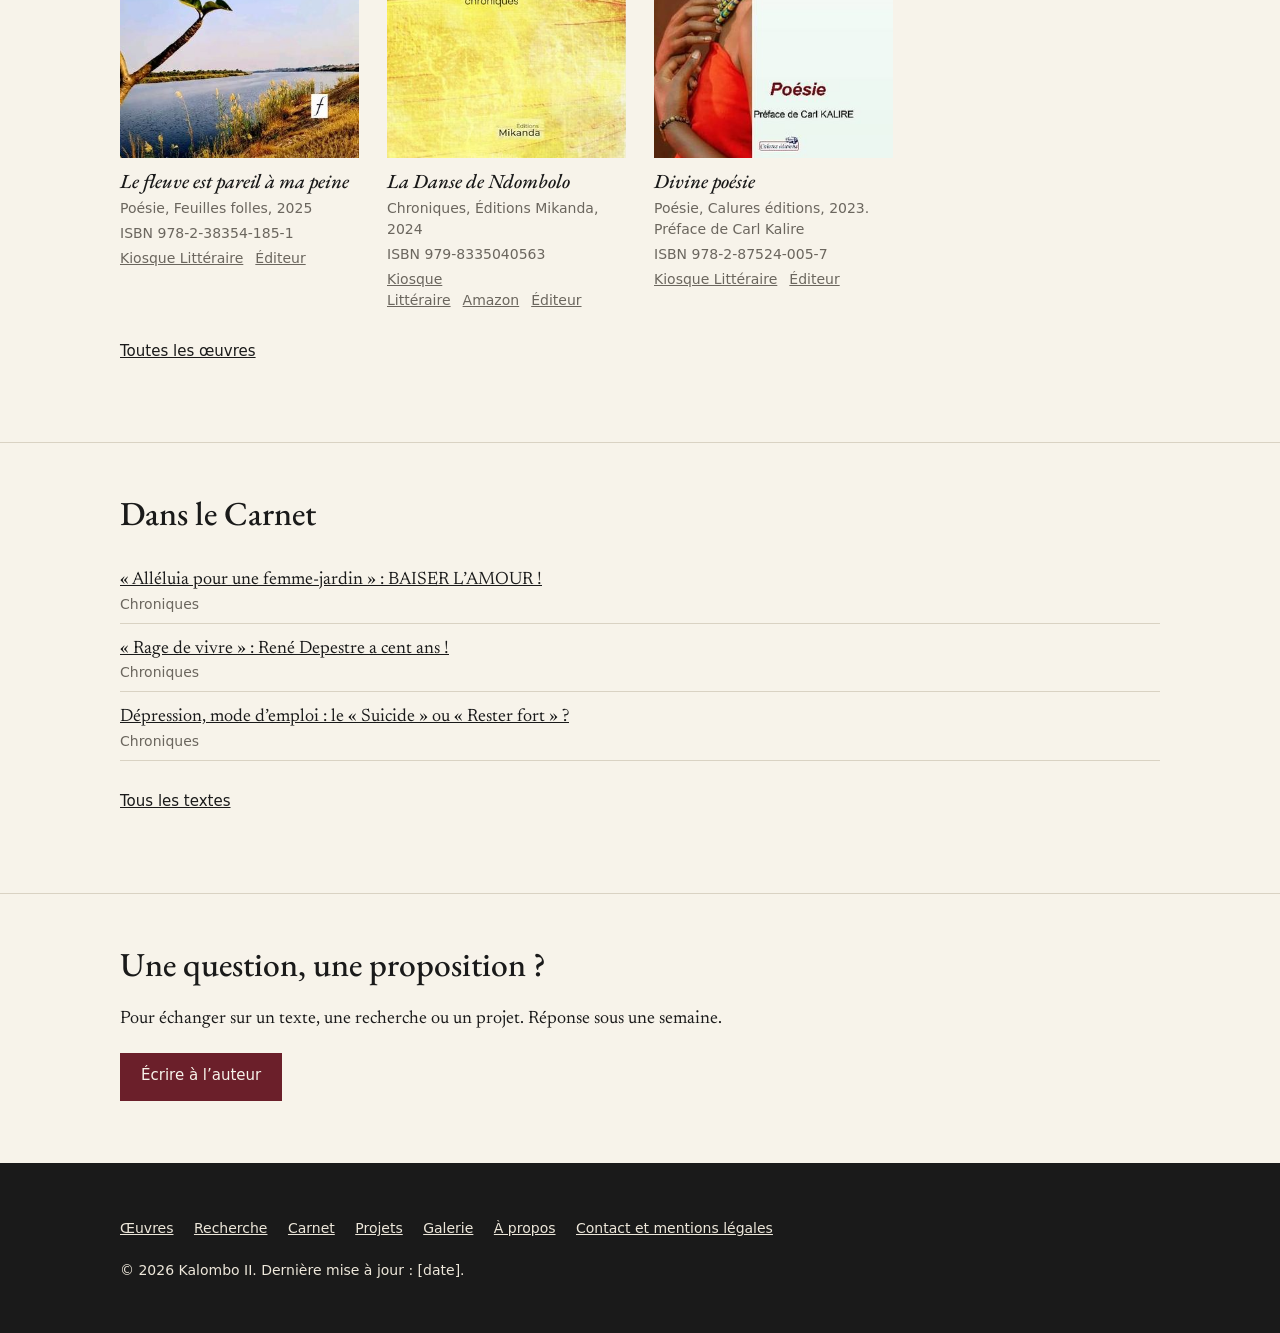
==== commit 7000bd5f: "Update index.html" ====
--- a/index.html
+++ b/index.html
@@ -167,8 +167,8 @@
 <p>© 2026 Kalombo II. Dernière mise à jour : [date].</p>
 </div></footer>
 
-<script src="js/data.js"></script>
-<script src="js/main.js"></script>
+<script src="data.js"></script>
+<script src="main.js"></script>
 
 </body>
 </html>
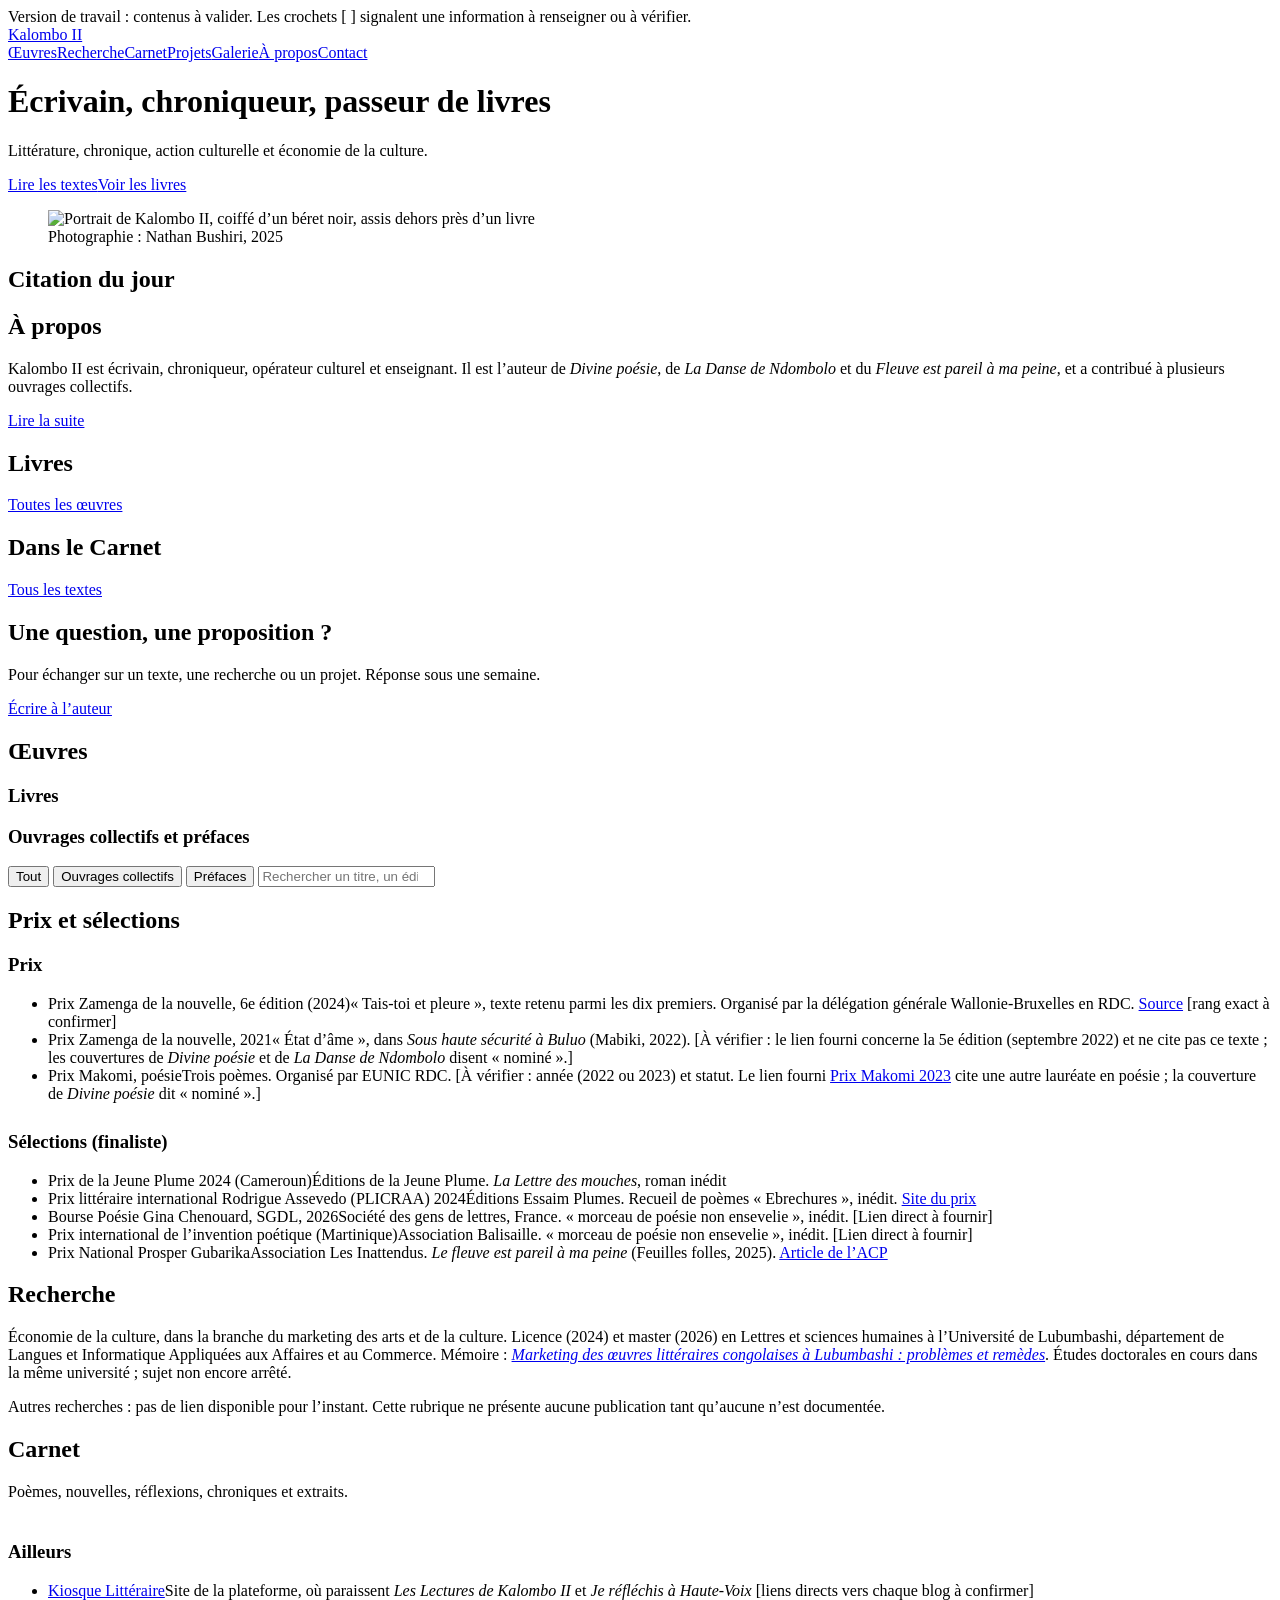
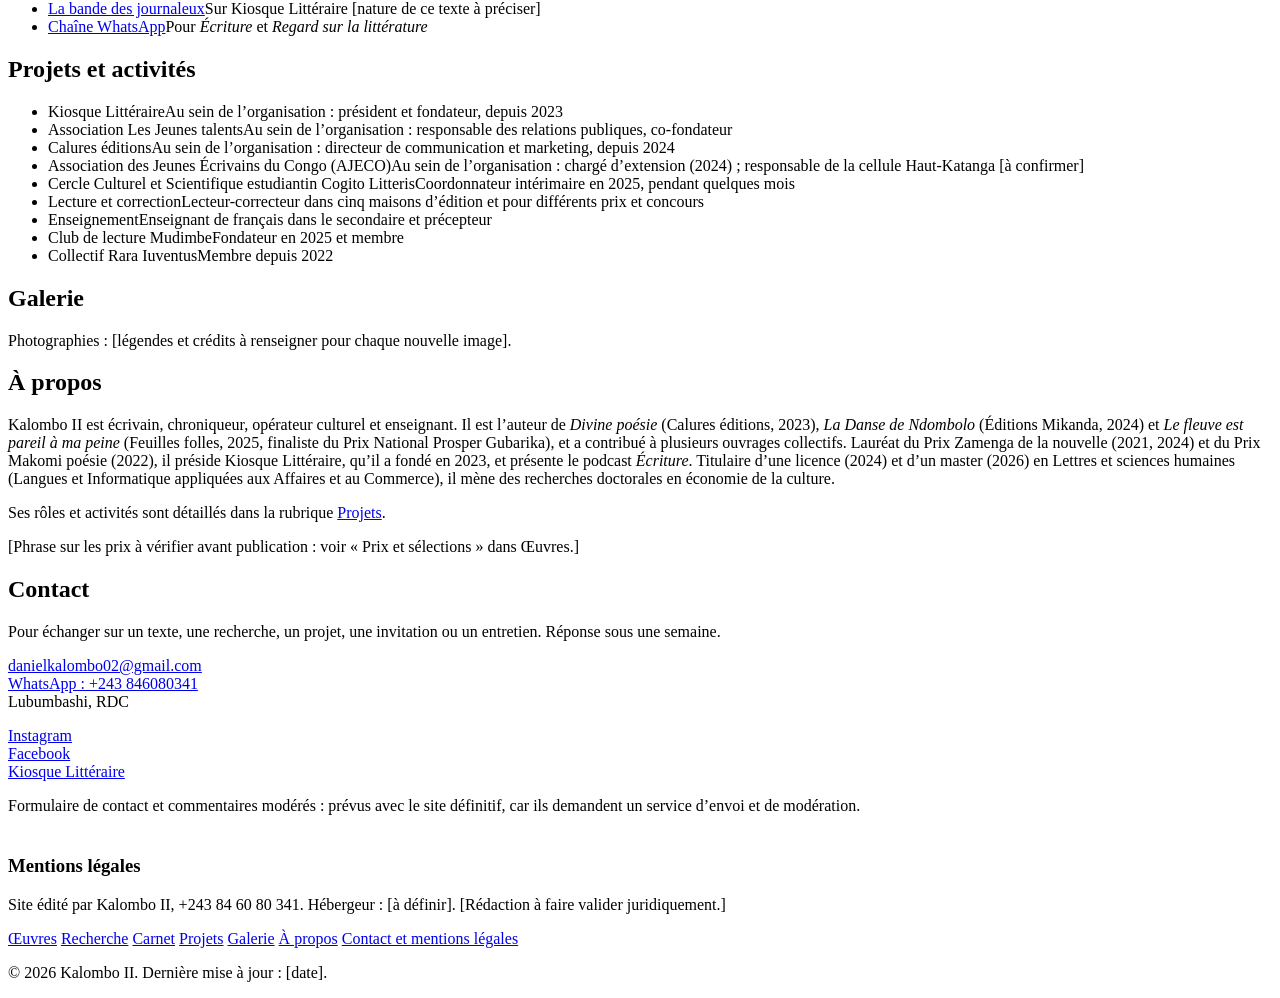
==== commit 7060c146: "Ajout de l'administration" ====
--- a/index.html
+++ b/index.html
@@ -6,7 +6,7 @@
 <title>Kalombo II — écrivain, chroniqueur, passeur de livres</title>
 <meta name="description" content="Site personnel de Kalombo II : livres, chroniques, recherche en économie de la culture et projets culturels, à Lubumbashi.">
 <link rel="stylesheet" href="https://fonts.googleapis.com/css2?family=EB+Garamond:ital,wght@0,500;1,500&family=Newsreader:ital,wght@0,400;1,400&display=swap">
-<link rel="stylesheet" href="style.css">
+<link rel="stylesheet" href="css/style.css">
 </head>
 <body>
 <div class="wip">Version de travail : contenus à valider. Les crochets [ ] signalent une information à renseigner ou à vérifier.</div>
@@ -21,7 +21,7 @@
 <p class="s">Littérature, chronique, action culturelle et économie de la culture.</p>
 <a class="b" href="#carnet">Lire les textes</a><a class="b2" href="#oeuvres">Voir les livres</a>
 </div>
-<figure class="ph"><img src="portrait.jpg" width="640" height="853" id="portrait" alt="Portrait de Kalombo II, coiffé d’un béret noir, assis dehors près d’un livre"><figcaption>Photographie : Nathan Bushiri, 2025</figcaption></figure>
+<figure class="ph"><img src="images/portrait.jpg" width="640" height="853" id="portrait" alt="Portrait de Kalombo II, coiffé d’un béret noir, assis dehors près d’un livre"><figcaption>Photographie : Nathan Bushiri, 2025</figcaption></figure>
 </div>
 
 <section data-pg="accueil"><div class="w">
@@ -67,22 +67,7 @@
 <button type="button" data-f="preface" aria-pressed="false">Préfaces</button>
 <input id="q" type="search" placeholder="Rechercher un titre, un éditeur, une année" aria-label="Rechercher dans les œuvres">
 </div>
-<ul class="l" id="liste">
-<li data-t="collectif"><i>Écarté et autres nouvelles</i><span class="r">Feuilles folles, 2023. Nouvelle « Bella »</span></li>
-<li data-t="collectif"><i>Le Foulard de Naomie</i><span class="r">Heptade, 2023. Poème « Douce mort »</span></li>
-<li data-t="collectif"><i>Et puis un jour</i><span class="r">Feuilles folles, 2024. Nouvelle « Il ne restera de toi qu’une mémoire »</span></li>
-<li data-t="collectif"><i>Amorces de récits ; en soutien à Boualem Sansal</i><span class="r">Pen Belgique, 2025. Texte « Sansal n’est pas un saint sale »</span></li>
-<li data-t="collectif"><i>Afurakano</i><span class="r">Maison TV5 Monde Kampala, 2025. Poème « Detta »</span></li>
-<li data-t="collectif"><i>L’hymne à la grâce</i><span class="r">Sous la direction de Blaise Ndala. Éditions Mlimani, Continents et Nzoi, 2026</span></li>
-<li data-t="collectif"><i>Ekosimba</i>, anthologie congolaise de poésie contemporaine<span class="r">Éditions Mlimani, 2026</span></li>
-<li data-t="preface">Préface à <i>L’Herbe blanche</i>, de Georges Lwembe M.<span class="r">Calures éditions, 2022</span></li>
-<li data-t="preface">Préface à <i>Melankwolia</i>, de Saphnath-Panéa Muka<span class="r">Calures éditions, 2024</span></li>
-<li data-t="preface">Préface à <i>Goma. Du sang sur l’or</i>, de Saphnath-Panéa Muka et Paul Mwadi<span class="r">Calures éditions, 2024</span></li>
-<li data-t="preface">Préface à <i>Sorcellerie ou mythologie africaine</i>, de François-Lambert Kiyonge<span class="r">Calures éditions, 2024</span></li>
-<li data-t="preface">Préface à <i>Les Délires d’une croc-niqueuse</i>, de Kakera Lmg<span class="r">Calures éditions, 2025</span></li>
-<li data-t="preface">Préface à <i>L’Abîme étoilé</i>, de Sir Hakim<span class="r">Bookin Editions, 2026</span></li>
-<li data-t="preface">Préface à <i>Les Continents de mon âme</i>, de Sophie Muret<span class="r">Bookin Editions, 2026</span></li>
-</ul>
+<ul class="l" id="liste"></ul>
 <p id="none" class="n" hidden>Aucune œuvre ne correspond à cette recherche.</p>
 </div></section>
 
@@ -167,8 +152,8 @@
 <p>© 2026 Kalombo II. Dernière mise à jour : [date].</p>
 </div></footer>
 
-<script src="data.js"></script>
-<script src="main.js"></script>
+<script src="js/data.js"></script>
+<script src="js/main.js"></script>
 
 </body>
 </html>
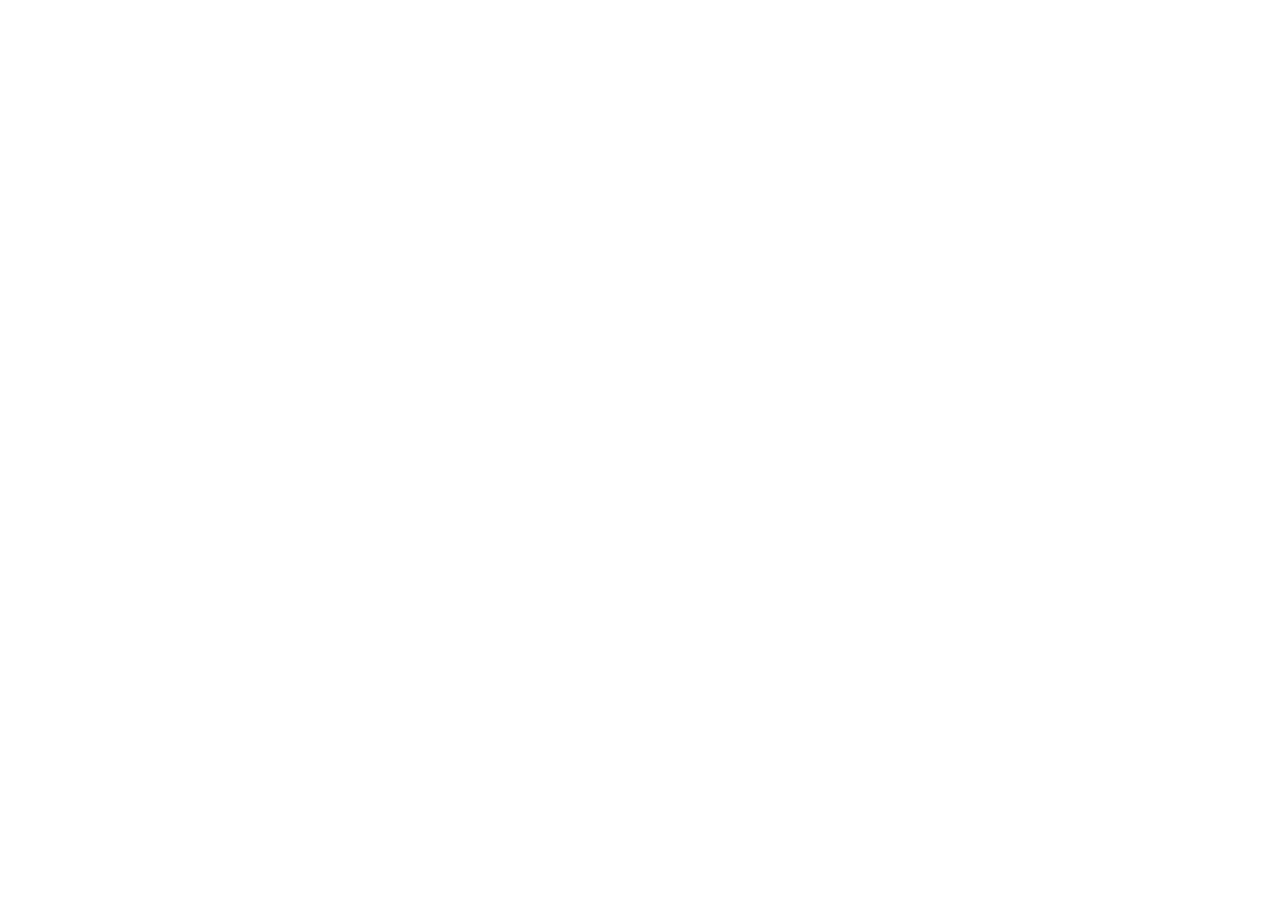
==== commit 32246509: "Add files via upload" ====
--- a/index.html
+++ b/index.html
@@ -1,159 +1,17 @@
-<!DOCTYPE html>
+<!doctype html>
 <html lang="fr">
 <head>
-<meta charset="utf-8">
-<meta name="viewport" content="width=device-width, initial-scale=1, viewport-fit=cover">
-<title>Kalombo II — écrivain, chroniqueur, passeur de livres</title>
-<meta name="description" content="Site personnel de Kalombo II : livres, chroniques, recherche en économie de la culture et projets culturels, à Lubumbashi.">
-<link rel="stylesheet" href="https://fonts.googleapis.com/css2?family=EB+Garamond:ital,wght@0,500;1,500&family=Newsreader:ital,wght@0,400;1,400&display=swap">
-<link rel="stylesheet" href="css/style.css">
+  <meta charset="utf-8">
+  <meta name="viewport" content="width=device-width, initial-scale=1.0">
+  <meta name="robots" content="noindex">
+  <title>Administration — Kalombo II</title>
 </head>
 <body>
-<div class="wip">Version de travail : contenus à valider. Les crochets [ ] signalent une information à renseigner ou à vérifier.</div>
-<header><div class="w">
-<a class="nm" href="#accueil">Kalombo II</a>
-<nav aria-label="Navigation principale"><a href="#oeuvres">Œuvres</a><a href="#recherche">Recherche</a><a href="#carnet">Carnet</a><a href="#projets">Projets</a><a href="#galerie">Galerie</a><a href="#apropos">À propos</a><a href="#contact">Contact</a></nav>
-</div></header>
-<main>
-<div class="w hero" data-pg="accueil">
-<div>
-<h1>Écrivain, chroniqueur, passeur de livres</h1>
-<p class="s">Littérature, chronique, action culturelle et économie de la culture.</p>
-<a class="b" href="#carnet">Lire les textes</a><a class="b2" href="#oeuvres">Voir les livres</a>
-</div>
-<figure class="ph"><img src="images/portrait.jpg" width="640" height="853" id="portrait" alt="Portrait de Kalombo II, coiffé d’un béret noir, assis dehors près d’un livre"><figcaption>Photographie : Nathan Bushiri, 2025</figcaption></figure>
-</div>
-
-<section data-pg="accueil"><div class="w">
-<h2>Citation du jour</h2>
-<figure class="ci"><blockquote id="cq" class="tx"></blockquote><figcaption id="cs" class="n"></figcaption></figure>
-</div></section>
-
-<section data-pg="accueil"><div class="w">
-<h2>À propos</h2>
-<p class="tx">Kalombo II est écrivain, chroniqueur, opérateur culturel et enseignant. Il est l’auteur de <i>Divine poésie</i>, de <i>La Danse de Ndombolo</i> et du <i>Fleuve est pareil à ma peine</i>, et a contribué à plusieurs ouvrages collectifs.</p>
-<p><a class="b2" href="#apropos">Lire la suite</a></p>
-</div></section>
-
-<section data-pg="accueil"><div class="w">
-<h2>Livres</h2>
-<div class="bks" id="bk-home"></div>
-<p><a class="b2" href="#oeuvres">Toutes les œuvres</a></p>
-</div></section>
-
-<section data-pg="accueil"><div class="w">
-<h2>Dans le Carnet</h2>
-<div id="htx"></div>
-<p><a class="b2" href="#carnet">Tous les textes</a></p>
-</div></section>
-
-<section data-pg="accueil"><div class="w">
-<h2>Une question, une proposition ?</h2>
-<p class="tx">Pour échanger sur un texte, une recherche ou un projet. Réponse sous une semaine.</p>
-<a class="b" href="#contact">Écrire à l’auteur</a>
-</div></section>
-
-<section data-pg="oeuvres"><div class="w">
-<h2>Œuvres</h2>
-<h3>Livres</h3>
-<div class="bks" id="bk-full"></div>
-</div></section>
-
-<section data-pg="oeuvres"><div class="w">
-<h3>Ouvrages collectifs et préfaces</h3>
-<div class="f" role="group" aria-label="Filtrer">
-<button type="button" data-f="all" aria-pressed="true">Tout</button>
-<button type="button" data-f="collectif" aria-pressed="false">Ouvrages collectifs</button>
-<button type="button" data-f="preface" aria-pressed="false">Préfaces</button>
-<input id="q" type="search" placeholder="Rechercher un titre, un éditeur, une année" aria-label="Rechercher dans les œuvres">
-</div>
-<ul class="l" id="liste"></ul>
-<p id="none" class="n" hidden>Aucune œuvre ne correspond à cette recherche.</p>
-</div></section>
-
-<section id="distinctions" data-pg="oeuvres"><div class="w">
-<h2>Prix et sélections</h2>
-<h3>Prix</h3>
-<ul class="l">
-<li>Prix Zamenga de la nouvelle, 6e édition (2024)<span class="r">« Tais-toi et pleure », texte retenu parmi les dix premiers. Organisé par la délégation générale Wallonie-Bruxelles en RDC. <a href="https://actualite.cd/2024/09/16/prix-litteraire-zamenga-hananie-nsanda-jonathan-elenga-sharon-biangula-les-vainqueurs-de" target="_blank" rel="noopener">Source</a> [rang exact à confirmer]</span></li>
-<li>Prix Zamenga de la nouvelle, 2021<span class="r">« État d’âme », dans <i>Sous haute sécurité à Buluo</i> (Mabiki, 2022). [À vérifier : le lien fourni concerne la 5e édition (septembre 2022) et ne cite pas ce texte ; les couvertures de <i>Divine poésie</i> et de <i>La Danse de Ndombolo</i> disent « nominé ».]</span></li>
-<li>Prix Makomi, poésie<span class="r">Trois poèmes. Organisé par EUNIC RDC. [À vérifier : année (2022 ou 2023) et statut. Le lien fourni <a href="https://actualite.cd/2023/02/15/litteratureprix-makomi-voici-les-laureats-de-la-5eme-edition" target="_blank" rel="noopener">Prix Makomi 2023</a> cite une autre lauréate en poésie ; la couverture de <i>Divine poésie</i> dit « nominé ».]</span></li>
-</ul>
-<h3 style="margin-top:28px">Sélections (finaliste)</h3>
-<ul class="l">
-<li>Prix de la Jeune Plume 2024 (Cameroun)<span class="r">Éditions de la Jeune Plume. <i>La Lettre des mouches</i>, roman inédit</span></li>
-<li>Prix littéraire international Rodrigue Assevedo (PLICRAA) 2024<span class="r">Éditions Essaim Plumes. Recueil de poèmes « Ebrechures », inédit. <a href="https://editionsessaimplumes.org/prix-litteraire/" target="_blank" rel="noopener">Site du prix</a></span></li>
-<li>Bourse Poésie Gina Chenouard, SGDL, 2026<span class="r">Société des gens de lettres, France. « morceau de poésie non ensevelie », inédit. [Lien direct à fournir]</span></li>
-<li>Prix international de l’invention poétique (Martinique)<span class="r">Association Balisaille. « morceau de poésie non ensevelie », inédit. [Lien direct à fournir]</span></li>
-<li>Prix National Prosper Gubarika<span class="r">Association Les Inattendus. <i>Le fleuve est pareil à ma peine</i> (Feuilles folles, 2025). <a href="https://acp.cd/culture/kinshasa-six-ecrivains-nomines-a-la-1ere-edition-du-prix-litteraire-prosper-gubarika/" target="_blank" rel="noopener">Article de l’ACP</a></span></li>
-</ul>
-</div></section>
-<section id="recherche" data-pg="recherche"><div class="w">
-<h2>Recherche</h2>
-<p class="tx">Économie de la culture, dans la branche du marketing des arts et de la culture. Licence (2024) et master (2026) en Lettres et sciences humaines à l’Université de Lubumbashi, département de Langues et Informatique Appliquées aux Affaires et au Commerce. Mémoire : <a href="https://www.calures.org/en/books/book/f36f5171-00b2-499f-b3ae-565f8c27540b/" target="_blank" rel="noopener"><i>Marketing des œuvres littéraires congolaises à Lubumbashi&nbsp;: problèmes et remèdes</i></a>. Études doctorales en cours dans la même université ; sujet non encore arrêté.</p>
-<p class="n">Autres recherches : pas de lien disponible pour l’instant. Cette rubrique ne présente aucune publication tant qu’aucune n’est documentée.</p>
-</div></section>
-
-<section id="carnet" data-pg="carnet"><div class="w">
-<h2>Carnet</h2>
-<p class="tx">Poèmes, nouvelles, réflexions, chroniques et extraits.</p>
-<div id="blog"></div>
-<h3 style="margin-top:40px">Ailleurs</h3>
-<ul class="l">
-<li><a href="https://www.kiosquelitteraire.org" target="_blank" rel="noopener">Kiosque Littéraire</a><span class="r">Site de la plateforme, où paraissent <i>Les Lectures de Kalombo II</i> et <i>Je réfléchis à Haute-Voix</i> [liens directs vers chaque blog à confirmer]</span></li>
-<li><a href="https://www.kiosquelitteraire.org/posts/read-post/la-bande-des-journaleux/334/" target="_blank" rel="noopener">La bande des journaleux</a><span class="r">Sur Kiosque Littéraire [nature de ce texte à préciser]</span></li>
-<li><a href="https://whatsapp.com/channel/0029VaXYaoHJ3juzYYo4Mh2u" target="_blank" rel="noopener">Chaîne WhatsApp</a><span class="r">Pour <i>Écriture</i> et <i>Regard sur la littérature</i></span></li>
-</ul>
-</div></section>
-
-<section id="projets" data-pg="projets"><div class="w">
-<h2>Projets et activités</h2>
-<ul class="l">
-<li>Kiosque Littéraire<span class="r">Au sein de l’organisation : président et fondateur, depuis 2023</span></li>
-<li>Association Les Jeunes talents<span class="r">Au sein de l’organisation : responsable des relations publiques, co-fondateur</span></li>
-<li>Calures éditions<span class="r">Au sein de l’organisation : directeur de communication et marketing, depuis 2024</span></li>
-<li>Association des Jeunes Écrivains du Congo (AJECO)<span class="r">Au sein de l’organisation : chargé d’extension (2024) ; responsable de la cellule Haut-Katanga [à confirmer]</span></li>
-<li>Cercle Culturel et Scientifique estudiantin Cogito Litteris<span class="r">Coordonnateur intérimaire en 2025, pendant quelques mois</span></li>
-<li>Lecture et correction<span class="r">Lecteur-correcteur dans cinq maisons d’édition et pour différents prix et concours</span></li>
-<li>Enseignement<span class="r">Enseignant de français dans le secondaire et précepteur</span></li>
-<li>Club de lecture Mudimbe<span class="r">Fondateur en 2025 et membre</span></li>
-<li>Collectif Rara Iuventus<span class="r">Membre depuis 2022</span></li>
-</ul>
-
-</div></section>
-
-<section id="galerie" data-pg="galerie"><div class="w">
-<h2>Galerie</h2>
-<div id="gal" class="gal"></div>
-<p class="n">Photographies : [légendes et crédits à renseigner pour chaque nouvelle image].</p>
-<dialog id="dlg"><img alt=""><p class="n"></p><button type="button" class="sx">Fermer</button></dialog>
-</div></section>
-
-<section id="apropos" data-pg="apropos"><div class="w">
-<h2>À propos</h2>
-<p class="tx">Kalombo II est écrivain, chroniqueur, opérateur culturel et enseignant. Il est l’auteur de <i>Divine poésie</i> (Calures éditions, 2023), <i>La Danse de Ndombolo</i> (Éditions Mikanda, 2024) et <i>Le fleuve est pareil à ma peine</i> (Feuilles folles, 2025, finaliste du Prix National Prosper Gubarika), et a contribué à plusieurs ouvrages collectifs. Lauréat du Prix Zamenga de la nouvelle (2021, 2024) et du Prix Makomi poésie (2022), il préside Kiosque Littéraire, qu’il a fondé en 2023, et présente le podcast <i>Écriture</i>. Titulaire d’une licence (2024) et d’un master (2026) en Lettres et sciences humaines (Langues et Informatique appliquées aux Affaires et au Commerce), il mène des recherches doctorales en économie de la culture.</p>
-<p class="n">Ses rôles et activités sont détaillés dans la rubrique <a href="#projets">Projets</a>.</p>
-<p class="n">[Phrase sur les prix à vérifier avant publication : voir « Prix et sélections » dans Œuvres.]</p>
-</div></section>
-
-<section id="contact" data-pg="contact"><div class="w">
-<h2>Contact</h2>
-<p class="tx">Pour échanger sur un texte, une recherche, un projet, une invitation ou un entretien. Réponse sous une semaine.</p>
-<p class="tx"><a href="mailto:danielkalombo02@gmail.com">danielkalombo02@gmail.com</a><br><a href="https://wa.me/243846080341" target="_blank" rel="noopener">WhatsApp : +243 846080341</a><br>Lubumbashi, RDC</p>
-<p class="tx"><a href="https://www.instagram.com/kalombo_02_ecrivain" target="_blank" rel="noopener">Instagram</a><br><a href="https://www.facebook.com/danielkalombobinmukanya" target="_blank" rel="noopener">Facebook</a><br><a href="https://www.kiosquelitteraire.org" target="_blank" rel="noopener">Kiosque Littéraire</a></p>
-<p class="n">Formulaire de contact et commentaires modérés : prévus avec le site définitif, car ils demandent un service d’envoi et de modération.</p>
-<h3 style="margin-top:40px">Mentions légales</h3>
-<p class="n" style="margin-top:4px">Site édité par Kalombo II, +243 84 60 80 341. Hébergeur : [à définir]. [Rédaction à faire valider juridiquement.]</p>
-</div></section>
-</main>
-
-<footer><div class="w">
-<p><a href="#oeuvres">Œuvres</a> <a href="#recherche">Recherche</a> <a href="#carnet">Carnet</a> <a href="#projets">Projets</a> <a href="#galerie">Galerie</a> <a href="#apropos">À propos</a> <a href="#contact">Contact et mentions légales</a></p>
-<p>© 2026 Kalombo II. Dernière mise à jour : [date].</p>
-</div></footer>
-
-<script src="js/data.js"></script>
-<script src="js/main.js"></script>
-
+  <!-- Sveltia CMS : même configuration que Decap CMS (config.yml), mais connexion GitHub par jeton, sans serveur supplémentaire. -->
+  <script src="https://unpkg.com/@sveltia/cms/dist/sveltia-cms.js"></script>
+  <!-- Pour utiliser Decap CMS à la place (il faut alors un service d'authentification OAuth, voir README) :
+       remplacez la ligne ci-dessus par :
+  <script src="https://unpkg.com/decap-cms@^3.0.0/dist/decap-cms.js"></script>
+  -->
 </body>
 </html>
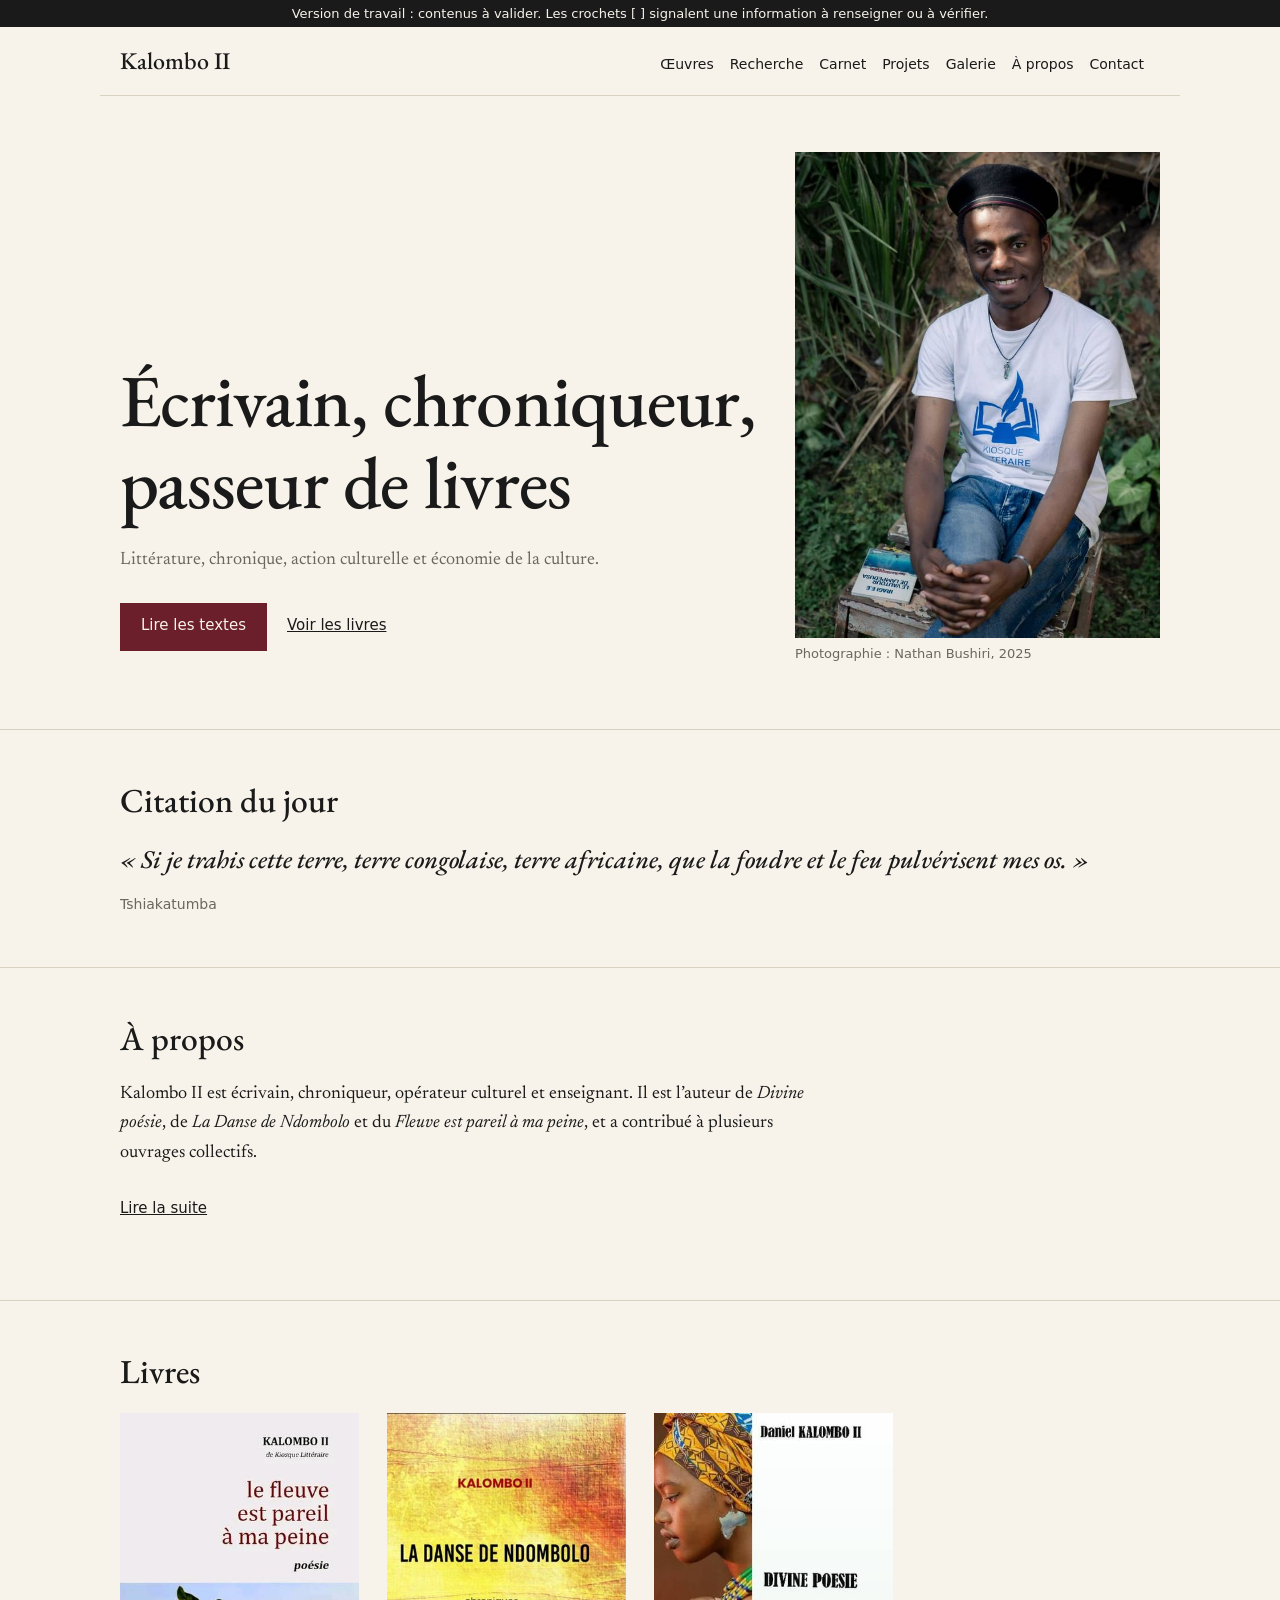
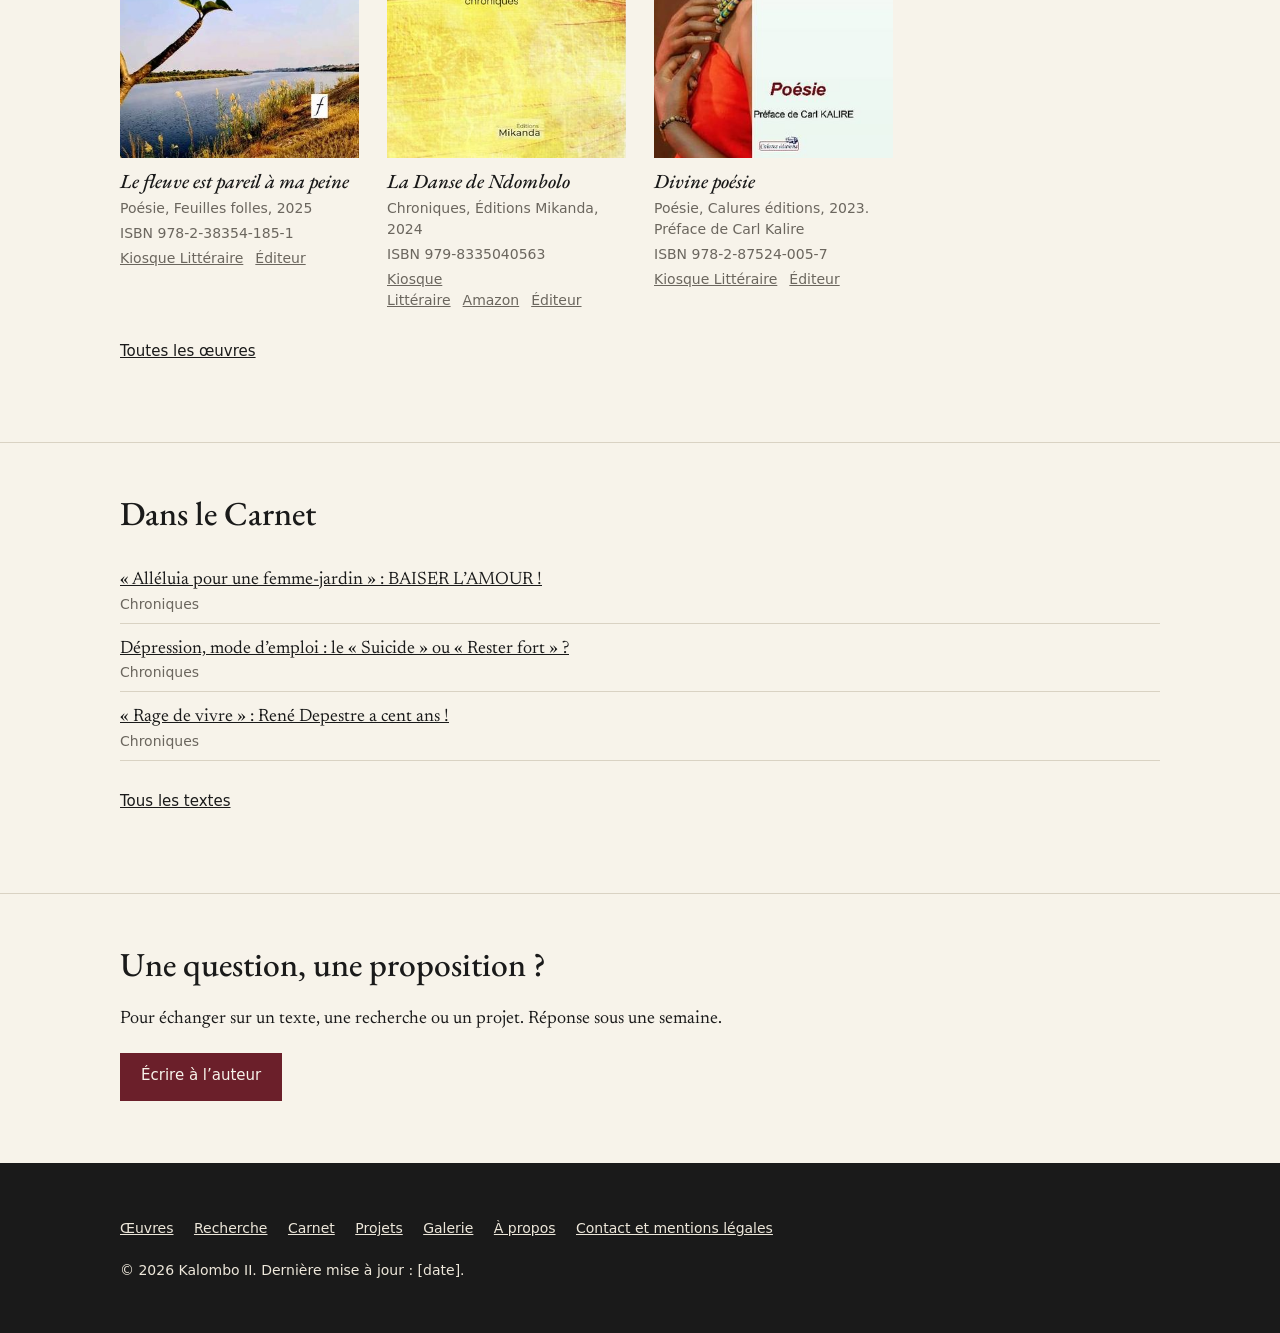
==== commit 0ccf1826: "Add files via upload" ====
--- a/index.html
+++ b/index.html
@@ -1,17 +1,174 @@
-<!doctype html>
+<!DOCTYPE html>
 <html lang="fr">
 <head>
-  <meta charset="utf-8">
-  <meta name="viewport" content="width=device-width, initial-scale=1.0">
-  <meta name="robots" content="noindex">
-  <title>Administration — Kalombo II</title>
+<meta charset="utf-8">
+<meta name="viewport" content="width=device-width, initial-scale=1, viewport-fit=cover">
+<title>Kalombo II — écrivain, chroniqueur, passeur de livres</title>
+<meta name="description" content="Site personnel de Kalombo II : livres, chroniques, recherche en économie de la culture et projets culturels, à Lubumbashi.">
+<link rel="stylesheet" href="https://fonts.googleapis.com/css2?family=EB+Garamond:ital,wght@0,500;1,500&family=Newsreader:ital,wght@0,400;1,400&display=swap">
+<link rel="stylesheet" href="css/style.css">
 </head>
 <body>
-  <!-- Sveltia CMS : même configuration que Decap CMS (config.yml), mais connexion GitHub par jeton, sans serveur supplémentaire. -->
-  <script src="https://unpkg.com/@sveltia/cms/dist/sveltia-cms.js"></script>
-  <!-- Pour utiliser Decap CMS à la place (il faut alors un service d'authentification OAuth, voir README) :
-       remplacez la ligne ci-dessus par :
-  <script src="https://unpkg.com/decap-cms@^3.0.0/dist/decap-cms.js"></script>
-  -->
+<div class="wip">Version de travail : contenus à valider. Les crochets [ ] signalent une information à renseigner ou à vérifier.</div>
+<header><div class="w">
+<a class="nm" href="#accueil">Kalombo II</a>
+<nav aria-label="Navigation principale"><a href="#oeuvres">Œuvres</a><a href="#recherche">Recherche</a><a href="#carnet">Carnet</a><a href="#projets">Projets</a><a href="#galerie">Galerie</a><a href="#apropos">À propos</a><a href="#contact">Contact</a></nav>
+</div></header>
+<main>
+<div class="w hero" data-pg="accueil">
+<div>
+<h1>Écrivain, chroniqueur, passeur de livres</h1>
+<p class="s">Littérature, chronique, action culturelle et économie de la culture.</p>
+<a class="b" href="#carnet">Lire les textes</a><a class="b2" href="#oeuvres">Voir les livres</a>
+</div>
+<figure class="ph"><img src="images/portrait.jpg" width="640" height="853" id="portrait" alt="Portrait de Kalombo II, coiffé d’un béret noir, assis dehors près d’un livre"><figcaption>Photographie : Nathan Bushiri, 2025</figcaption></figure>
+</div>
+
+<section data-pg="accueil"><div class="w">
+<h2>Citation du jour</h2>
+<figure class="ci"><blockquote id="cq" class="tx"></blockquote><figcaption id="cs" class="n"></figcaption></figure>
+</div></section>
+
+<section data-pg="accueil"><div class="w">
+<h2>À propos</h2>
+<p class="tx">Kalombo II est écrivain, chroniqueur, opérateur culturel et enseignant. Il est l’auteur de <i>Divine poésie</i>, de <i>La Danse de Ndombolo</i> et du <i>Fleuve est pareil à ma peine</i>, et a contribué à plusieurs ouvrages collectifs.</p>
+<p><a class="b2" href="#apropos">Lire la suite</a></p>
+</div></section>
+
+<section data-pg="accueil"><div class="w">
+<h2>Livres</h2>
+<div class="bks" id="bk-home"></div>
+<p><a class="b2" href="#oeuvres">Toutes les œuvres</a></p>
+</div></section>
+
+<section data-pg="accueil"><div class="w">
+<h2>Dans le Carnet</h2>
+<div id="htx"></div>
+<p><a class="b2" href="#carnet">Tous les textes</a></p>
+</div></section>
+
+<section data-pg="accueil"><div class="w">
+<h2>Une question, une proposition ?</h2>
+<p class="tx">Pour échanger sur un texte, une recherche ou un projet. Réponse sous une semaine.</p>
+<a class="b" href="#contact">Écrire à l’auteur</a>
+</div></section>
+
+<section data-pg="oeuvres"><div class="w">
+<h2>Œuvres</h2>
+<h3>Livres</h3>
+<div class="bks" id="bk-full"></div>
+</div></section>
+
+<section data-pg="oeuvres"><div class="w">
+<h3>Ouvrages collectifs et préfaces</h3>
+<div class="f" role="group" aria-label="Filtrer">
+<button type="button" data-f="all" aria-pressed="true">Tout</button>
+<button type="button" data-f="collectif" aria-pressed="false">Ouvrages collectifs</button>
+<button type="button" data-f="preface" aria-pressed="false">Préfaces</button>
+<input id="q" type="search" placeholder="Rechercher un titre, un éditeur, une année" aria-label="Rechercher dans les œuvres">
+</div>
+<ul class="l" id="liste">
+<li data-t="collectif"><i>Écarté et autres nouvelles</i><span class="r">Feuilles folles, 2023. Nouvelle « Bella »</span></li>
+<li data-t="collectif"><i>Le Foulard de Naomie</i><span class="r">Heptade, 2023. Poème « Douce mort »</span></li>
+<li data-t="collectif"><i>Et puis un jour</i><span class="r">Feuilles folles, 2024. Nouvelle « Il ne restera de toi qu’une mémoire »</span></li>
+<li data-t="collectif"><i>Amorces de récits ; en soutien à Boualem Sansal</i><span class="r">Pen Belgique, 2025. Texte « Sansal n’est pas un saint sale »</span></li>
+<li data-t="collectif"><i>Afurakano</i><span class="r">Maison TV5 Monde Kampala, 2025. Poème « Detta »</span></li>
+<li data-t="collectif"><i>L’hymne à la grâce</i><span class="r">Sous la direction de Blaise Ndala. Éditions Mlimani, Continents et Nzoi, 2026</span></li>
+<li data-t="collectif"><i>Ekosimba</i>, anthologie congolaise de poésie contemporaine<span class="r">Éditions Mlimani, 2026</span></li>
+<li data-t="preface">Préface à <i>L’Herbe blanche</i>, de Georges Lwembe M.<span class="r">Calures éditions, 2022</span></li>
+<li data-t="preface">Préface à <i>Melankwolia</i>, de Saphnath-Panéa Muka<span class="r">Calures éditions, 2024</span></li>
+<li data-t="preface">Préface à <i>Goma. Du sang sur l’or</i>, de Saphnath-Panéa Muka et Paul Mwadi<span class="r">Calures éditions, 2024</span></li>
+<li data-t="preface">Préface à <i>Sorcellerie ou mythologie africaine</i>, de François-Lambert Kiyonge<span class="r">Calures éditions, 2024</span></li>
+<li data-t="preface">Préface à <i>Les Délires d’une croc-niqueuse</i>, de Kakera Lmg<span class="r">Calures éditions, 2025</span></li>
+<li data-t="preface">Préface à <i>L’Abîme étoilé</i>, de Sir Hakim<span class="r">Bookin Editions, 2026</span></li>
+<li data-t="preface">Préface à <i>Les Continents de mon âme</i>, de Sophie Muret<span class="r">Bookin Editions, 2026</span></li>
+</ul>
+<p id="none" class="n" hidden>Aucune œuvre ne correspond à cette recherche.</p>
+</div></section>
+
+<section id="distinctions" data-pg="oeuvres"><div class="w">
+<h2>Prix et sélections</h2>
+<h3>Prix</h3>
+<ul class="l">
+<li>Prix Zamenga de la nouvelle, 6e édition (2024)<span class="r">« Tais-toi et pleure », texte retenu parmi les dix premiers. Organisé par la délégation générale Wallonie-Bruxelles en RDC. <a href="https://actualite.cd/2024/09/16/prix-litteraire-zamenga-hananie-nsanda-jonathan-elenga-sharon-biangula-les-vainqueurs-de" target="_blank" rel="noopener">Source</a> [rang exact à confirmer]</span></li>
+<li>Prix Zamenga de la nouvelle, 2021<span class="r">« État d’âme », dans <i>Sous haute sécurité à Buluo</i> (Mabiki, 2022). [À vérifier : le lien fourni concerne la 5e édition (septembre 2022) et ne cite pas ce texte ; les couvertures de <i>Divine poésie</i> et de <i>La Danse de Ndombolo</i> disent « nominé ».]</span></li>
+<li>Prix Makomi, poésie<span class="r">Trois poèmes. Organisé par EUNIC RDC. [À vérifier : année (2022 ou 2023) et statut. Le lien fourni <a href="https://actualite.cd/2023/02/15/litteratureprix-makomi-voici-les-laureats-de-la-5eme-edition" target="_blank" rel="noopener">Prix Makomi 2023</a> cite une autre lauréate en poésie ; la couverture de <i>Divine poésie</i> dit « nominé ».]</span></li>
+</ul>
+<h3 style="margin-top:28px">Sélections (finaliste)</h3>
+<ul class="l">
+<li>Prix de la Jeune Plume 2024 (Cameroun)<span class="r">Éditions de la Jeune Plume. <i>La Lettre des mouches</i>, roman inédit</span></li>
+<li>Prix littéraire international Rodrigue Assevedo (PLICRAA) 2024<span class="r">Éditions Essaim Plumes. Recueil de poèmes « Ebrechures », inédit. <a href="https://editionsessaimplumes.org/prix-litteraire/" target="_blank" rel="noopener">Site du prix</a></span></li>
+<li>Bourse Poésie Gina Chenouard, SGDL, 2026<span class="r">Société des gens de lettres, France. « morceau de poésie non ensevelie », inédit. [Lien direct à fournir]</span></li>
+<li>Prix international de l’invention poétique (Martinique)<span class="r">Association Balisaille. « morceau de poésie non ensevelie », inédit. [Lien direct à fournir]</span></li>
+<li>Prix National Prosper Gubarika<span class="r">Association Les Inattendus. <i>Le fleuve est pareil à ma peine</i> (Feuilles folles, 2025). <a href="https://acp.cd/culture/kinshasa-six-ecrivains-nomines-a-la-1ere-edition-du-prix-litteraire-prosper-gubarika/" target="_blank" rel="noopener">Article de l’ACP</a></span></li>
+</ul>
+</div></section>
+<section id="recherche" data-pg="recherche"><div class="w">
+<h2>Recherche</h2>
+<p class="tx">Économie de la culture, dans la branche du marketing des arts et de la culture. Licence (2024) et master (2026) en Lettres et sciences humaines à l’Université de Lubumbashi, département de Langues et Informatique Appliquées aux Affaires et au Commerce. Mémoire : <a href="https://www.calures.org/en/books/book/f36f5171-00b2-499f-b3ae-565f8c27540b/" target="_blank" rel="noopener"><i>Marketing des œuvres littéraires congolaises à Lubumbashi&nbsp;: problèmes et remèdes</i></a>. Études doctorales en cours dans la même université ; sujet non encore arrêté.</p>
+<p class="n">Autres recherches : pas de lien disponible pour l’instant. Cette rubrique ne présente aucune publication tant qu’aucune n’est documentée.</p>
+</div></section>
+
+<section id="carnet" data-pg="carnet"><div class="w">
+<h2>Carnet</h2>
+<p class="tx">Poèmes, nouvelles, réflexions, chroniques et extraits.</p>
+<div id="blog"></div>
+<h3 style="margin-top:40px">Ailleurs</h3>
+<ul class="l">
+<li><a href="https://www.kiosquelitteraire.org" target="_blank" rel="noopener">Kiosque Littéraire</a><span class="r">Site de la plateforme, où paraissent <i>Les Lectures de Kalombo II</i> et <i>Je réfléchis à Haute-Voix</i> [liens directs vers chaque blog à confirmer]</span></li>
+<li><a href="https://www.kiosquelitteraire.org/posts/read-post/la-bande-des-journaleux/334/" target="_blank" rel="noopener">La bande des journaleux</a><span class="r">Sur Kiosque Littéraire [nature de ce texte à préciser]</span></li>
+<li><a href="https://whatsapp.com/channel/0029VaXYaoHJ3juzYYo4Mh2u" target="_blank" rel="noopener">Chaîne WhatsApp</a><span class="r">Pour <i>Écriture</i> et <i>Regard sur la littérature</i></span></li>
+</ul>
+</div></section>
+
+<section id="projets" data-pg="projets"><div class="w">
+<h2>Projets et activités</h2>
+<ul class="l">
+<li>Kiosque Littéraire<span class="r">Au sein de l’organisation : président et fondateur, depuis 2023</span></li>
+<li>Association Les Jeunes talents<span class="r">Au sein de l’organisation : responsable des relations publiques, co-fondateur</span></li>
+<li>Calures éditions<span class="r">Au sein de l’organisation : directeur de communication et marketing, depuis 2024</span></li>
+<li>Association des Jeunes Écrivains du Congo (AJECO)<span class="r">Au sein de l’organisation : chargé d’extension (2024) ; responsable de la cellule Haut-Katanga [à confirmer]</span></li>
+<li>Cercle Culturel et Scientifique estudiantin Cogito Litteris<span class="r">Coordonnateur intérimaire en 2025, pendant quelques mois</span></li>
+<li>Lecture et correction<span class="r">Lecteur-correcteur dans cinq maisons d’édition et pour différents prix et concours</span></li>
+<li>Enseignement<span class="r">Enseignant de français dans le secondaire et précepteur</span></li>
+<li>Club de lecture Mudimbe<span class="r">Fondateur en 2025 et membre</span></li>
+<li>Collectif Rara Iuventus<span class="r">Membre depuis 2022</span></li>
+</ul>
+
+</div></section>
+
+<section id="galerie" data-pg="galerie"><div class="w">
+<h2>Galerie</h2>
+<div id="gal" class="gal"></div>
+<p class="n">Photographies : [légendes et crédits à renseigner pour chaque nouvelle image].</p>
+<dialog id="dlg"><img alt=""><p class="n"></p><button type="button" class="sx">Fermer</button></dialog>
+</div></section>
+
+<section id="apropos" data-pg="apropos"><div class="w">
+<h2>À propos</h2>
+<p class="tx">Kalombo II est écrivain, chroniqueur, opérateur culturel et enseignant. Il est l’auteur de <i>Divine poésie</i> (Calures éditions, 2023), <i>La Danse de Ndombolo</i> (Éditions Mikanda, 2024) et <i>Le fleuve est pareil à ma peine</i> (Feuilles folles, 2025, finaliste du Prix National Prosper Gubarika), et a contribué à plusieurs ouvrages collectifs. Lauréat du Prix Zamenga de la nouvelle (2021, 2024) et du Prix Makomi poésie (2022), il préside Kiosque Littéraire, qu’il a fondé en 2023, et présente le podcast <i>Écriture</i>. Titulaire d’une licence (2024) et d’un master (2026) en Lettres et sciences humaines (Langues et Informatique appliquées aux Affaires et au Commerce), il mène des recherches doctorales en économie de la culture.</p>
+<p class="n">Ses rôles et activités sont détaillés dans la rubrique <a href="#projets">Projets</a>.</p>
+<p class="n">[Phrase sur les prix à vérifier avant publication : voir « Prix et sélections » dans Œuvres.]</p>
+</div></section>
+
+<section id="contact" data-pg="contact"><div class="w">
+<h2>Contact</h2>
+<p class="tx">Pour échanger sur un texte, une recherche, un projet, une invitation ou un entretien. Réponse sous une semaine.</p>
+<p class="tx"><a href="mailto:danielkalombo02@gmail.com">danielkalombo02@gmail.com</a><br><a href="https://wa.me/243846080341" target="_blank" rel="noopener">WhatsApp : +243 846080341</a><br>Lubumbashi, RDC</p>
+<p class="tx"><a href="https://www.instagram.com/kalombo_02_ecrivain" target="_blank" rel="noopener">Instagram</a><br><a href="https://www.facebook.com/danielkalombobinmukanya" target="_blank" rel="noopener">Facebook</a><br><a href="https://www.kiosquelitteraire.org" target="_blank" rel="noopener">Kiosque Littéraire</a></p>
+<p class="n">Formulaire de contact et commentaires modérés : prévus avec le site définitif, car ils demandent un service d’envoi et de modération.</p>
+<h3 style="margin-top:40px">Mentions légales</h3>
+<p class="n" style="margin-top:4px">Site édité par Kalombo II, +243 84 60 80 341. Hébergeur : [à définir]. [Rédaction à faire valider juridiquement.]</p>
+</div></section>
+</main>
+
+<footer><div class="w">
+<p><a href="#oeuvres">Œuvres</a> <a href="#recherche">Recherche</a> <a href="#carnet">Carnet</a> <a href="#projets">Projets</a> <a href="#galerie">Galerie</a> <a href="#apropos">À propos</a> <a href="#contact">Contact et mentions légales</a></p>
+<p>© 2026 Kalombo II. Dernière mise à jour : [date].</p>
+</div></footer>
+
+<script src="js/data.js"></script>
+<script src="js/main.js"></script>
+
 </body>
 </html>
--- a/css/style.css
+++ b/css/style.css
@@ -0,0 +1,59 @@
+:root{--bg:#F7F3EA;--ink:#1A1A1A;--mu:#6B665E;--ac:#6B1F2A;--ru:#D9D2C3;--on:#F7F3EA;box-sizing:border-box;padding-top:env(safe-area-inset-top,0px);padding-bottom:env(safe-area-inset-bottom,0px)}
+@media(prefers-color-scheme:dark){:root:not([data-theme=light]){--bg:#16140F;--ink:#EDE7DA;--mu:#A39D90;--ac:#C9777F;--ru:#3A362D;--on:#16140F;color-scheme:dark}}
+:root[data-theme=dark]{--bg:#16140F;--ink:#EDE7DA;--mu:#A39D90;--ac:#C9777F;--ru:#3A362D;--on:#16140F;color-scheme:dark}
+html{scroll-padding-top:env(safe-area-inset-top,0px)}
+body{margin:0;background:var(--bg);color:var(--ink);font:18px/1.65 Newsreader,Georgia,serif}
+[hidden]{display:none!important}
+a{color:inherit}
+a:focus-visible,button:focus-visible,input:focus-visible{outline:2px solid var(--ac);outline-offset:2px}
+.w{max-width:1040px;margin:0 auto;padding:0 20px}
+h1,h2{font-family:"EB Garamond",Georgia,serif;font-weight:500;line-height:1.12;margin:0}
+.sx{font:14px/1.5 system-ui,sans-serif}
+.wip{background:var(--ink);color:var(--bg);text-align:center;padding:6px 12px;font:13px system-ui,sans-serif}
+header .w{display:flex;flex-wrap:wrap;gap:6px 28px;justify-content:space-between;align-items:baseline;padding-top:18px;padding-bottom:14px;border-bottom:1px solid var(--ru)}
+.nm{font:500 1.5rem "EB Garamond",Georgia,serif;text-decoration:none}
+nav a{margin-right:16px;text-decoration:none;font:14px system-ui,sans-serif;display:inline-block;padding:6px 0}
+.hero{display:grid;gap:36px;padding:56px 20px 68px}
+@media(min-width:800px){.hero{grid-template-columns:7fr 4fr;align-items:end}}
+.rp{font-style:italic;color:var(--mu);margin:0}
+h1{font-size:clamp(2.4rem,6.4vw,4.6rem);letter-spacing:-.01em;margin:14px 0 22px}
+.hero p.s{max-width:30em;color:var(--mu);margin:0 0 28px}
+.ph{margin:0}.ph img{display:block;width:100%;height:auto;aspect-ratio:3/4;object-fit:cover}.ph figcaption{color:var(--mu);font:13px system-ui,sans-serif;margin-top:8px}
+.b{display:inline-block;box-sizing:border-box;min-height:48px;padding:.85em 1.4em;background:var(--ac);color:var(--on);text-decoration:none;font:15px system-ui,sans-serif;margin:0 20px 10px 0}
+.b2{font:15px system-ui,sans-serif;display:inline-block;padding:.85em 0}
+section{padding:52px 0;border-top:1px solid var(--ru)}
+h2{font-size:2.1rem;margin:0 0 22px}
+.tx{max-width:38em}
+.n{color:var(--mu);font:14px/1.5 system-ui,sans-serif;margin:16px 0 0}
+ul.l{list-style:none;padding:0;margin:0}
+.l li{padding:11px 0;border-bottom:1px solid var(--ru)}
+.l li>span.r{display:block;color:var(--mu);font:14px system-ui,sans-serif}
+h3{font:600 .8rem system-ui,sans-serif;letter-spacing:.06em;margin:0 0 6px;color:var(--ac)}
+.cols{display:grid;gap:36px}
+@media(min-width:800px){.cols{grid-template-columns:1fr 1fr}}
+.f{display:flex;flex-wrap:wrap;gap:8px;margin-bottom:18px}
+.f button,.f input{font:14px system-ui,sans-serif;min-height:44px;padding:8px 14px;border:1px solid var(--ru);background:none;color:var(--ink)}
+.f input{flex:1;min-width:170px}
+.f button[aria-pressed=true]{background:var(--ink);color:var(--bg)}
+.at{font:500 2rem/1.15 "EB Garamond",Georgia,serif;letter-spacing:0;color:var(--ink);margin:0 0 6px}.ar p{max-width:38em;white-space:pre-line}.ar a{display:inline-block;padding:6px 0}.gal{display:grid;gap:14px;grid-template-columns:repeat(auto-fill,minmax(160px,1fr))}.gal figure{margin:0}.gb{border:0;padding:0;background:none;display:block;width:100%;cursor:zoom-in}.gal img{display:block;width:100%;aspect-ratio:3/4;object-fit:cover}.gal figcaption{font:13px/1.4 system-ui,sans-serif;color:var(--mu);margin-top:6px}dialog{max-width:min(92vw,720px);border:1px solid var(--ru);background:var(--bg);color:var(--ink);padding:16px}dialog img{display:block;width:100%;height:auto;max-height:70vh;object-fit:contain}dialog::backdrop{background:rgba(0,0,0,.6)}dialog button{margin-top:10px;min-height:44px;padding:8px 16px;border:1px solid var(--ru);background:none;color:var(--ink)}
+footer{background:#1A1A1A;color:#EDE7DA;padding:36px 0;font:14px/1.7 system-ui,sans-serif}
+footer a{margin-right:16px}
+
+nav a[aria-current=page]{text-decoration:underline;text-underline-offset:6px}
+.bks{display:grid;gap:28px;grid-template-columns:repeat(auto-fill,minmax(200px,1fr))}
+.bk img{display:block;width:100%;height:auto;aspect-ratio:36/52;object-fit:cover;margin-bottom:10px}
+.bk .bt{font:500 1.25rem "EB Garamond",Georgia,serif;margin:0 0 4px}
+.bk a{font:14px system-ui,sans-serif;margin-right:12px}
+.bq{margin:10px 0 0;font-size:15px;line-height:1.5;color:var(--mu)}
+.at{font:500 2rem/1.15 "EB Garamond",Georgia,serif;letter-spacing:0;color:var(--ink);margin:0 0 6px}
+.ar p{max-width:38em;white-space:pre-line}.ar a{display:inline-block;padding:6px 0}
+.gal{display:grid;gap:14px;grid-template-columns:repeat(auto-fill,minmax(160px,1fr))}.gal figure{margin:0}
+.gb{border:0;padding:0;background:none;display:block;width:100%;cursor:zoom-in}
+.gal img{display:block;width:100%;aspect-ratio:3/4;object-fit:cover}
+.gal figcaption{font:13px/1.4 system-ui,sans-serif;color:var(--mu);margin-top:6px}
+dialog{max-width:min(92vw,720px);border:1px solid var(--ru);background:var(--bg);color:var(--ink);padding:16px}
+dialog img{display:block;width:100%;height:auto;max-height:70vh;object-fit:contain}
+dialog::backdrop{background:rgba(0,0,0,.6)}
+dialog button{margin-top:10px;min-height:44px;padding:8px 16px;border:1px solid var(--ru);background:none;color:var(--ink)}
+.ci{margin:0}.ci blockquote{margin:0;font:italic 500 1.6rem/1.4 "EB Garamond",Georgia,serif}
+footer a{display:inline-block;padding:4px 0}
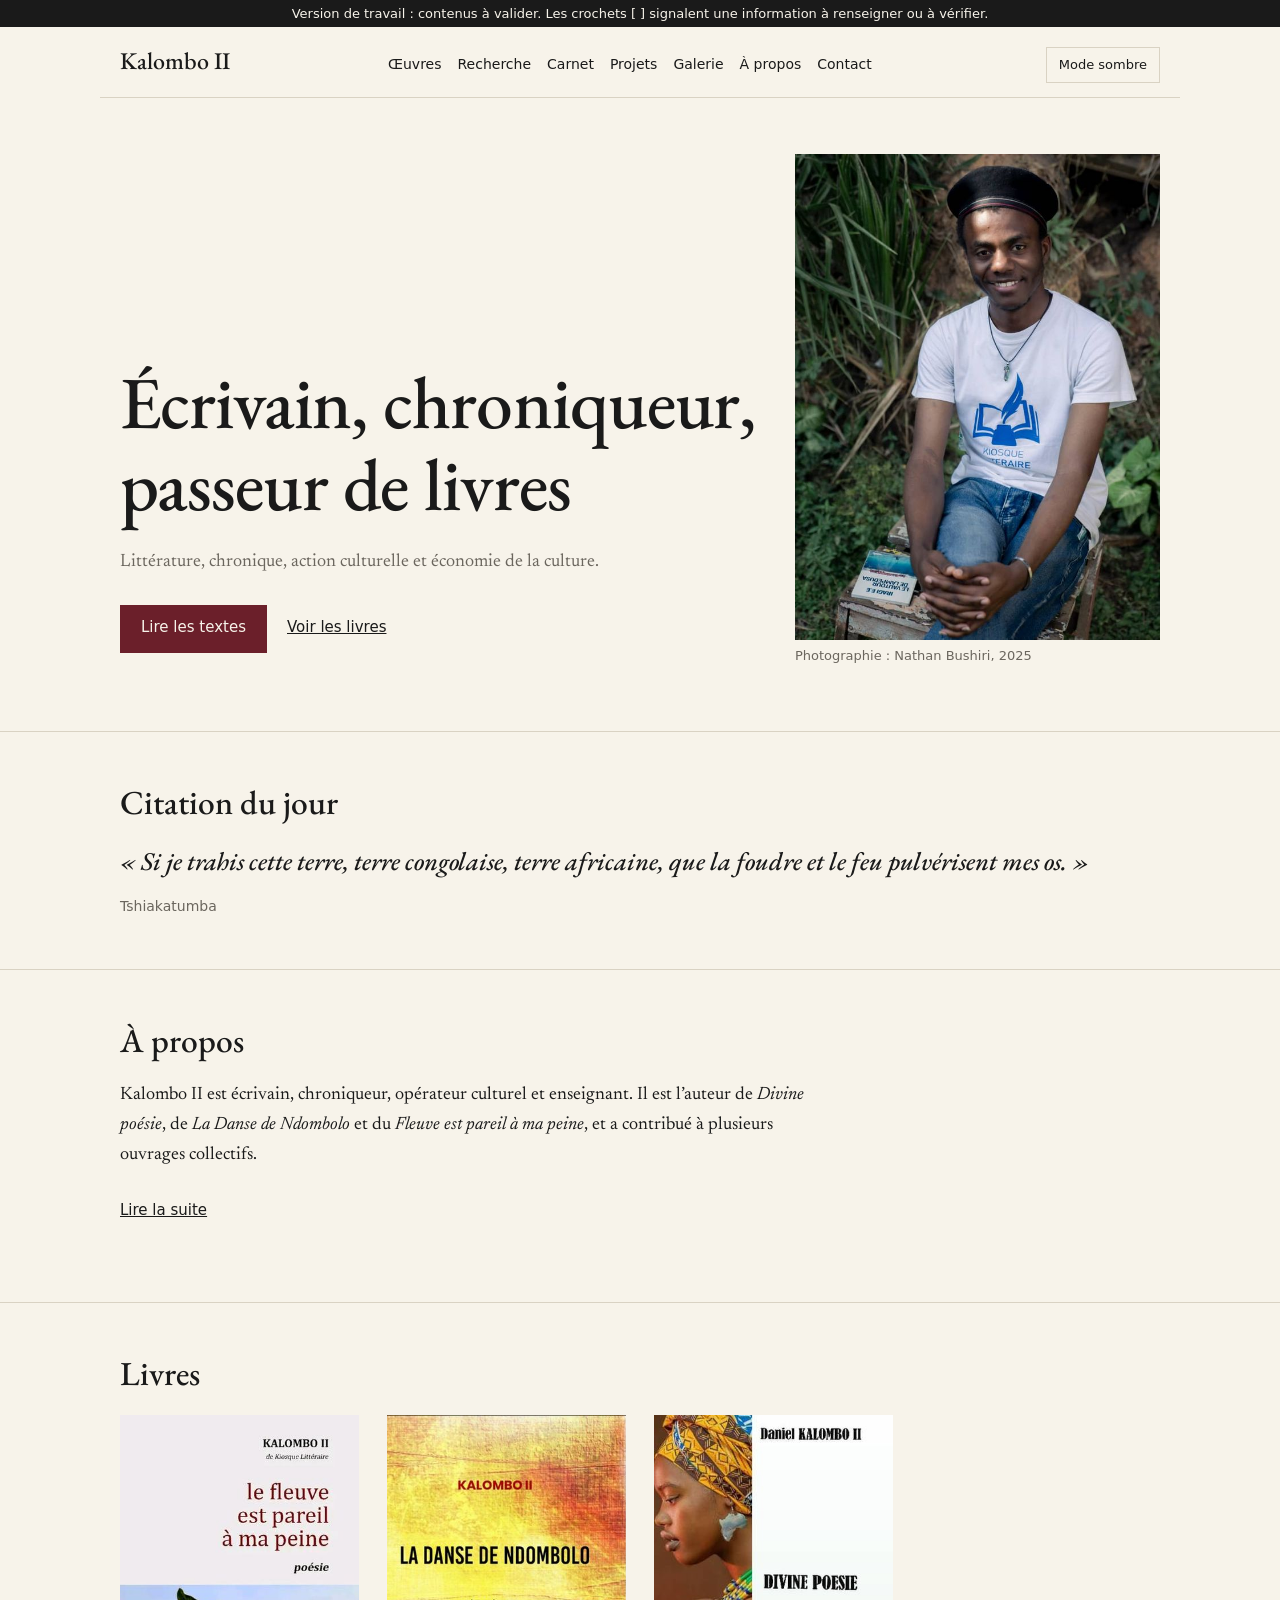
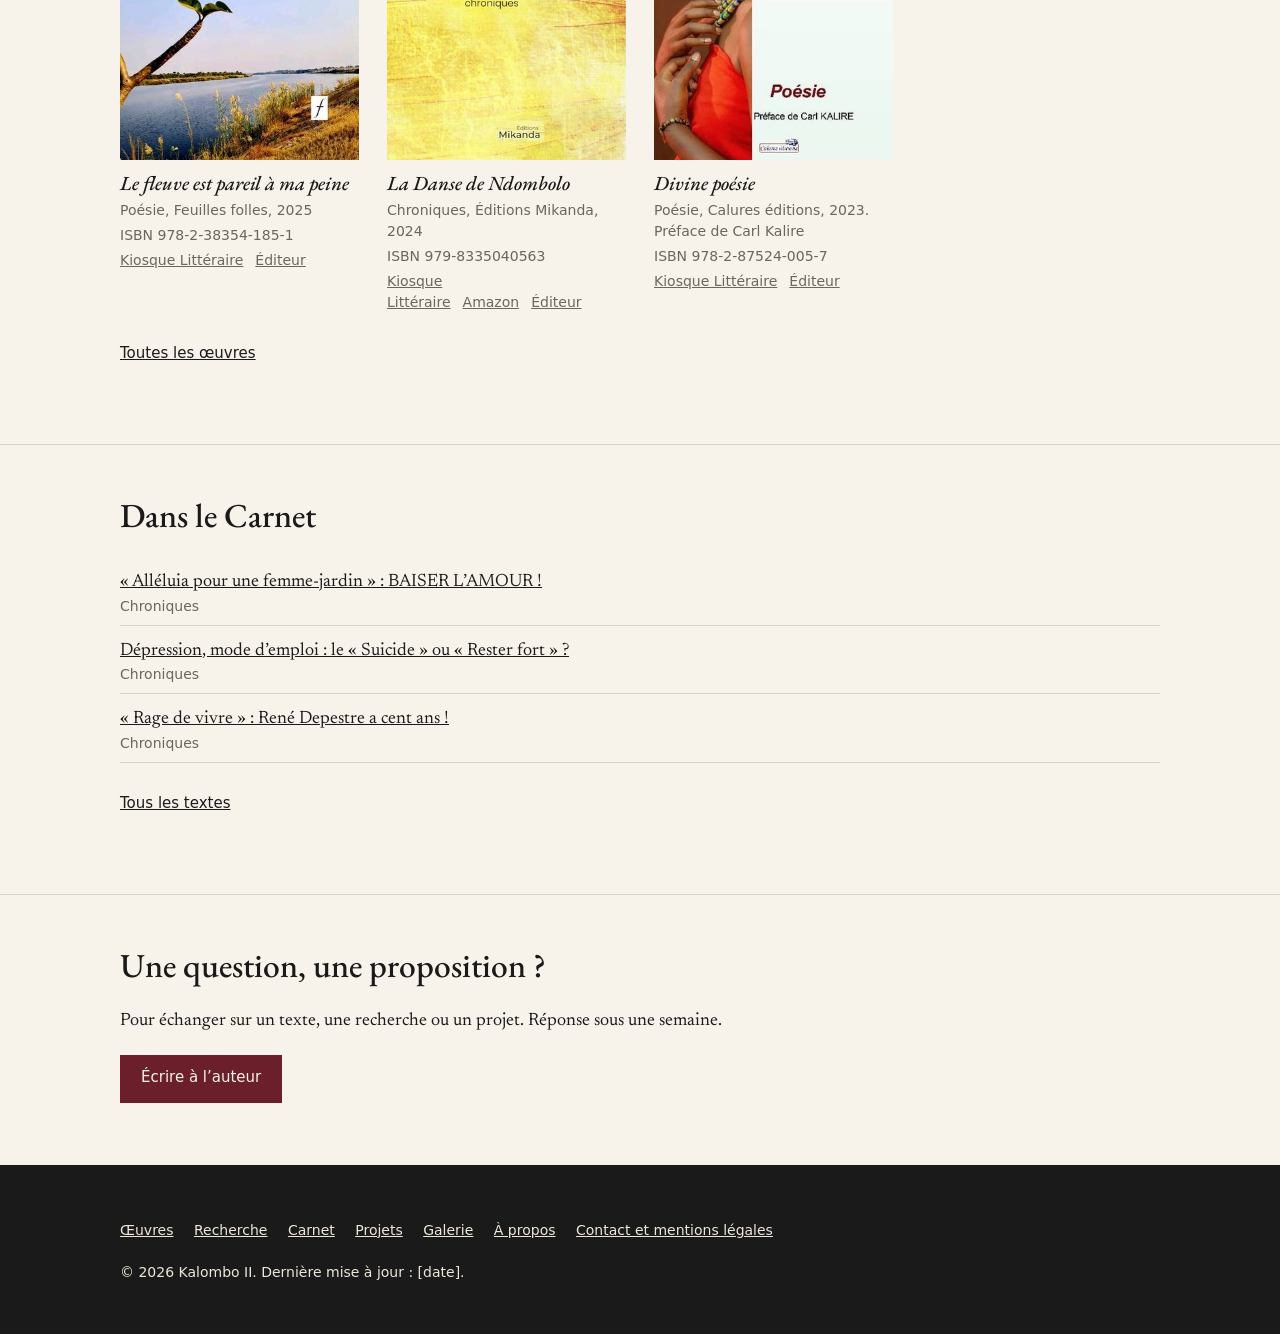
==== commit 94f5156e: "Add files via upload" ====
--- a/index.html
+++ b/index.html
@@ -5,166 +5,120 @@
 <meta name="viewport" content="width=device-width, initial-scale=1, viewport-fit=cover">
 <title>Kalombo II — écrivain, chroniqueur, passeur de livres</title>
 <meta name="description" content="Site personnel de Kalombo II : livres, chroniques, recherche en économie de la culture et projets culturels, à Lubumbashi.">
-<link rel="stylesheet" href="https://fonts.googleapis.com/css2?family=EB+Garamond:ital,wght@0,500;1,500&family=Newsreader:ital,wght@0,400;1,400&display=swap">
 <link rel="stylesheet" href="css/style.css">
+<link rel="stylesheet" href="css/theme.css">
+<script>try{var t=localStorage.getItem("theme");if(t)document.documentElement.setAttribute("data-theme",t)}catch(e){}</script>
 </head>
 <body>
-<div class="wip">Version de travail : contenus à valider. Les crochets [ ] signalent une information à renseigner ou à vérifier.</div>
+<div class="wip" id="bandeau"></div>
 <header><div class="w">
-<a class="nm" href="#accueil">Kalombo II</a>
-<nav aria-label="Navigation principale"><a href="#oeuvres">Œuvres</a><a href="#recherche">Recherche</a><a href="#carnet">Carnet</a><a href="#projets">Projets</a><a href="#galerie">Galerie</a><a href="#apropos">À propos</a><a href="#contact">Contact</a></nav>
+<a class="nm" href="#accueil" data-l="nom">Kalombo II</a>
+<nav aria-label="Navigation principale"><a href="#oeuvres" data-l="nav_oeuvres">Œuvres</a><a href="#recherche" data-l="nav_recherche">Recherche</a><a href="#carnet" data-l="nav_carnet">Carnet</a><a href="#projets" data-l="nav_projets">Projets</a><a href="#galerie" data-l="nav_galerie">Galerie</a><a href="#apropos" data-l="nav_apropos">À propos</a><a href="#contact" data-l="nav_contact">Contact</a></nav>
+<button type="button" id="mode" class="md"></button>
 </div></header>
 <main>
 <div class="w hero" data-pg="accueil">
 <div>
-<h1>Écrivain, chroniqueur, passeur de livres</h1>
-<p class="s">Littérature, chronique, action culturelle et économie de la culture.</p>
-<a class="b" href="#carnet">Lire les textes</a><a class="b2" href="#oeuvres">Voir les livres</a>
+<h1 id="h-titre"></h1>
+<p class="s" id="h-sous"></p>
+<a class="b" id="h-b1" href="#carnet"></a><a class="b2" id="h-b2" href="#oeuvres"></a>
 </div>
-<figure class="ph"><img src="images/portrait.jpg" width="640" height="853" id="portrait" alt="Portrait de Kalombo II, coiffé d’un béret noir, assis dehors près d’un livre"><figcaption>Photographie : Nathan Bushiri, 2025</figcaption></figure>
+<figure class="ph"><img src="images/portrait.jpg" width="640" height="853" id="portrait" alt=""><figcaption id="h-credit"></figcaption></figure>
 </div>
 
 <section data-pg="accueil"><div class="w">
-<h2>Citation du jour</h2>
+<h2 data-l="h_citation">Citation du jour</h2>
 <figure class="ci"><blockquote id="cq" class="tx"></blockquote><figcaption id="cs" class="n"></figcaption></figure>
 </div></section>
 
 <section data-pg="accueil"><div class="w">
-<h2>À propos</h2>
-<p class="tx">Kalombo II est écrivain, chroniqueur, opérateur culturel et enseignant. Il est l’auteur de <i>Divine poésie</i>, de <i>La Danse de Ndombolo</i> et du <i>Fleuve est pareil à ma peine</i>, et a contribué à plusieurs ouvrages collectifs.</p>
-<p><a class="b2" href="#apropos">Lire la suite</a></p>
+<h2 data-l="h_apropos">À propos</h2>
+<p class="tx" id="ac-court"></p>
+<p><a class="b2" href="#apropos" data-l="lire_suite">Lire la suite</a></p>
 </div></section>
 
 <section data-pg="accueil"><div class="w">
-<h2>Livres</h2>
+<h2 data-l="h_livres">Livres</h2>
 <div class="bks" id="bk-home"></div>
-<p><a class="b2" href="#oeuvres">Toutes les œuvres</a></p>
+<p><a class="b2" href="#oeuvres" data-l="toutes_oeuvres">Toutes les œuvres</a></p>
 </div></section>
 
 <section data-pg="accueil"><div class="w">
-<h2>Dans le Carnet</h2>
+<h2 data-l="h_carnet_accueil">Dans le Carnet</h2>
 <div id="htx"></div>
-<p><a class="b2" href="#carnet">Tous les textes</a></p>
+<p><a class="b2" href="#carnet" data-l="tous_textes">Tous les textes</a></p>
 </div></section>
 
 <section data-pg="accueil"><div class="w">
-<h2>Une question, une proposition ?</h2>
-<p class="tx">Pour échanger sur un texte, une recherche ou un projet. Réponse sous une semaine.</p>
-<a class="b" href="#contact">Écrire à l’auteur</a>
+<h2 id="ac-ct"></h2>
+<p class="tx" id="ac-cx"></p>
+<a class="b" id="ac-cb" href="#contact"></a>
 </div></section>
 
 <section data-pg="oeuvres"><div class="w">
-<h2>Œuvres</h2>
-<h3>Livres</h3>
+<h2 data-l="nav_oeuvres">Œuvres</h2>
+<h3 data-l="h_livres">Livres</h3>
 <div class="bks" id="bk-full"></div>
 </div></section>
 
 <section data-pg="oeuvres"><div class="w">
-<h3>Ouvrages collectifs et préfaces</h3>
+<h3 data-l="h_collectifs">Ouvrages collectifs et préfaces</h3>
 <div class="f" role="group" aria-label="Filtrer">
-<button type="button" data-f="all" aria-pressed="true">Tout</button>
-<button type="button" data-f="collectif" aria-pressed="false">Ouvrages collectifs</button>
-<button type="button" data-f="preface" aria-pressed="false">Préfaces</button>
-<input id="q" type="search" placeholder="Rechercher un titre, un éditeur, une année" aria-label="Rechercher dans les œuvres">
+<button type="button" data-f="all" aria-pressed="true" data-l="f_tout">Tout</button>
+<button type="button" data-f="collectif" aria-pressed="false" data-l="f_collectifs">Ouvrages collectifs</button>
+<button type="button" data-f="preface" aria-pressed="false" data-l="f_prefaces">Préfaces</button>
+<input id="q" type="search" placeholder="Rechercher un titre, un éditeur, une année" data-lp="f_placeholder" aria-label="Rechercher dans les œuvres">
 </div>
-<ul class="l" id="liste">
-<li data-t="collectif"><i>Écarté et autres nouvelles</i><span class="r">Feuilles folles, 2023. Nouvelle « Bella »</span></li>
-<li data-t="collectif"><i>Le Foulard de Naomie</i><span class="r">Heptade, 2023. Poème « Douce mort »</span></li>
-<li data-t="collectif"><i>Et puis un jour</i><span class="r">Feuilles folles, 2024. Nouvelle « Il ne restera de toi qu’une mémoire »</span></li>
-<li data-t="collectif"><i>Amorces de récits ; en soutien à Boualem Sansal</i><span class="r">Pen Belgique, 2025. Texte « Sansal n’est pas un saint sale »</span></li>
-<li data-t="collectif"><i>Afurakano</i><span class="r">Maison TV5 Monde Kampala, 2025. Poème « Detta »</span></li>
-<li data-t="collectif"><i>L’hymne à la grâce</i><span class="r">Sous la direction de Blaise Ndala. Éditions Mlimani, Continents et Nzoi, 2026</span></li>
-<li data-t="collectif"><i>Ekosimba</i>, anthologie congolaise de poésie contemporaine<span class="r">Éditions Mlimani, 2026</span></li>
-<li data-t="preface">Préface à <i>L’Herbe blanche</i>, de Georges Lwembe M.<span class="r">Calures éditions, 2022</span></li>
-<li data-t="preface">Préface à <i>Melankwolia</i>, de Saphnath-Panéa Muka<span class="r">Calures éditions, 2024</span></li>
-<li data-t="preface">Préface à <i>Goma. Du sang sur l’or</i>, de Saphnath-Panéa Muka et Paul Mwadi<span class="r">Calures éditions, 2024</span></li>
-<li data-t="preface">Préface à <i>Sorcellerie ou mythologie africaine</i>, de François-Lambert Kiyonge<span class="r">Calures éditions, 2024</span></li>
-<li data-t="preface">Préface à <i>Les Délires d’une croc-niqueuse</i>, de Kakera Lmg<span class="r">Calures éditions, 2025</span></li>
-<li data-t="preface">Préface à <i>L’Abîme étoilé</i>, de Sir Hakim<span class="r">Bookin Editions, 2026</span></li>
-<li data-t="preface">Préface à <i>Les Continents de mon âme</i>, de Sophie Muret<span class="r">Bookin Editions, 2026</span></li>
-</ul>
-<p id="none" class="n" hidden>Aucune œuvre ne correspond à cette recherche.</p>
+<ul class="l" id="liste"></ul>
+<p id="none" class="n" hidden data-l="f_aucun">Aucune œuvre ne correspond à cette recherche.</p>
 </div></section>
 
 <section id="distinctions" data-pg="oeuvres"><div class="w">
-<h2>Prix et sélections</h2>
-<h3>Prix</h3>
-<ul class="l">
-<li>Prix Zamenga de la nouvelle, 6e édition (2024)<span class="r">« Tais-toi et pleure », texte retenu parmi les dix premiers. Organisé par la délégation générale Wallonie-Bruxelles en RDC. <a href="https://actualite.cd/2024/09/16/prix-litteraire-zamenga-hananie-nsanda-jonathan-elenga-sharon-biangula-les-vainqueurs-de" target="_blank" rel="noopener">Source</a> [rang exact à confirmer]</span></li>
-<li>Prix Zamenga de la nouvelle, 2021<span class="r">« État d’âme », dans <i>Sous haute sécurité à Buluo</i> (Mabiki, 2022). [À vérifier : le lien fourni concerne la 5e édition (septembre 2022) et ne cite pas ce texte ; les couvertures de <i>Divine poésie</i> et de <i>La Danse de Ndombolo</i> disent « nominé ».]</span></li>
-<li>Prix Makomi, poésie<span class="r">Trois poèmes. Organisé par EUNIC RDC. [À vérifier : année (2022 ou 2023) et statut. Le lien fourni <a href="https://actualite.cd/2023/02/15/litteratureprix-makomi-voici-les-laureats-de-la-5eme-edition" target="_blank" rel="noopener">Prix Makomi 2023</a> cite une autre lauréate en poésie ; la couverture de <i>Divine poésie</i> dit « nominé ».]</span></li>
-</ul>
-<h3 style="margin-top:28px">Sélections (finaliste)</h3>
-<ul class="l">
-<li>Prix de la Jeune Plume 2024 (Cameroun)<span class="r">Éditions de la Jeune Plume. <i>La Lettre des mouches</i>, roman inédit</span></li>
-<li>Prix littéraire international Rodrigue Assevedo (PLICRAA) 2024<span class="r">Éditions Essaim Plumes. Recueil de poèmes « Ebrechures », inédit. <a href="https://editionsessaimplumes.org/prix-litteraire/" target="_blank" rel="noopener">Site du prix</a></span></li>
-<li>Bourse Poésie Gina Chenouard, SGDL, 2026<span class="r">Société des gens de lettres, France. « morceau de poésie non ensevelie », inédit. [Lien direct à fournir]</span></li>
-<li>Prix international de l’invention poétique (Martinique)<span class="r">Association Balisaille. « morceau de poésie non ensevelie », inédit. [Lien direct à fournir]</span></li>
-<li>Prix National Prosper Gubarika<span class="r">Association Les Inattendus. <i>Le fleuve est pareil à ma peine</i> (Feuilles folles, 2025). <a href="https://acp.cd/culture/kinshasa-six-ecrivains-nomines-a-la-1ere-edition-du-prix-litteraire-prosper-gubarika/" target="_blank" rel="noopener">Article de l’ACP</a></span></li>
-</ul>
+<h2 data-l="h_prix">Prix et sélections</h2>
+<div id="prix"></div>
 </div></section>
+
 <section id="recherche" data-pg="recherche"><div class="w">
-<h2>Recherche</h2>
-<p class="tx">Économie de la culture, dans la branche du marketing des arts et de la culture. Licence (2024) et master (2026) en Lettres et sciences humaines à l’Université de Lubumbashi, département de Langues et Informatique Appliquées aux Affaires et au Commerce. Mémoire : <a href="https://www.calures.org/en/books/book/f36f5171-00b2-499f-b3ae-565f8c27540b/" target="_blank" rel="noopener"><i>Marketing des œuvres littéraires congolaises à Lubumbashi&nbsp;: problèmes et remèdes</i></a>. Études doctorales en cours dans la même université ; sujet non encore arrêté.</p>
-<p class="n">Autres recherches : pas de lien disponible pour l’instant. Cette rubrique ne présente aucune publication tant qu’aucune n’est documentée.</p>
+<h2 data-l="nav_recherche">Recherche</h2>
+<div id="rech"></div>
 </div></section>
 
 <section id="carnet" data-pg="carnet"><div class="w">
-<h2>Carnet</h2>
-<p class="tx">Poèmes, nouvelles, réflexions, chroniques et extraits.</p>
+<h2 data-l="nav_carnet">Carnet</h2>
+<p class="tx" data-l="carnet_intro">Poèmes, nouvelles, réflexions, chroniques et extraits.</p>
 <div id="blog"></div>
-<h3 style="margin-top:40px">Ailleurs</h3>
-<ul class="l">
-<li><a href="https://www.kiosquelitteraire.org" target="_blank" rel="noopener">Kiosque Littéraire</a><span class="r">Site de la plateforme, où paraissent <i>Les Lectures de Kalombo II</i> et <i>Je réfléchis à Haute-Voix</i> [liens directs vers chaque blog à confirmer]</span></li>
-<li><a href="https://www.kiosquelitteraire.org/posts/read-post/la-bande-des-journaleux/334/" target="_blank" rel="noopener">La bande des journaleux</a><span class="r">Sur Kiosque Littéraire [nature de ce texte à préciser]</span></li>
-<li><a href="https://whatsapp.com/channel/0029VaXYaoHJ3juzYYo4Mh2u" target="_blank" rel="noopener">Chaîne WhatsApp</a><span class="r">Pour <i>Écriture</i> et <i>Regard sur la littérature</i></span></li>
-</ul>
+<h3 style="margin-top:40px" data-l="h_ailleurs">Ailleurs</h3>
+<ul class="l" id="ailleurs"></ul>
 </div></section>
 
 <section id="projets" data-pg="projets"><div class="w">
-<h2>Projets et activités</h2>
-<ul class="l">
-<li>Kiosque Littéraire<span class="r">Au sein de l’organisation : président et fondateur, depuis 2023</span></li>
-<li>Association Les Jeunes talents<span class="r">Au sein de l’organisation : responsable des relations publiques, co-fondateur</span></li>
-<li>Calures éditions<span class="r">Au sein de l’organisation : directeur de communication et marketing, depuis 2024</span></li>
-<li>Association des Jeunes Écrivains du Congo (AJECO)<span class="r">Au sein de l’organisation : chargé d’extension (2024) ; responsable de la cellule Haut-Katanga [à confirmer]</span></li>
-<li>Cercle Culturel et Scientifique estudiantin Cogito Litteris<span class="r">Coordonnateur intérimaire en 2025, pendant quelques mois</span></li>
-<li>Lecture et correction<span class="r">Lecteur-correcteur dans cinq maisons d’édition et pour différents prix et concours</span></li>
-<li>Enseignement<span class="r">Enseignant de français dans le secondaire et précepteur</span></li>
-<li>Club de lecture Mudimbe<span class="r">Fondateur en 2025 et membre</span></li>
-<li>Collectif Rara Iuventus<span class="r">Membre depuis 2022</span></li>
-</ul>
-
+<h2 data-l="h_projets">Projets et activités</h2>
+<ul class="l" id="projets-liste"></ul>
 </div></section>
 
 <section id="galerie" data-pg="galerie"><div class="w">
-<h2>Galerie</h2>
+<h2 data-l="nav_galerie">Galerie</h2>
 <div id="gal" class="gal"></div>
-<p class="n">Photographies : [légendes et crédits à renseigner pour chaque nouvelle image].</p>
-<dialog id="dlg"><img alt=""><p class="n"></p><button type="button" class="sx">Fermer</button></dialog>
+<p class="n" data-l="galerie_note"></p>
+<dialog id="dlg"><img alt=""><p class="n"></p><button type="button" class="sx" data-l="fermer">Fermer</button></dialog>
 </div></section>
 
 <section id="apropos" data-pg="apropos"><div class="w">
-<h2>À propos</h2>
-<p class="tx">Kalombo II est écrivain, chroniqueur, opérateur culturel et enseignant. Il est l’auteur de <i>Divine poésie</i> (Calures éditions, 2023), <i>La Danse de Ndombolo</i> (Éditions Mikanda, 2024) et <i>Le fleuve est pareil à ma peine</i> (Feuilles folles, 2025, finaliste du Prix National Prosper Gubarika), et a contribué à plusieurs ouvrages collectifs. Lauréat du Prix Zamenga de la nouvelle (2021, 2024) et du Prix Makomi poésie (2022), il préside Kiosque Littéraire, qu’il a fondé en 2023, et présente le podcast <i>Écriture</i>. Titulaire d’une licence (2024) et d’un master (2026) en Lettres et sciences humaines (Langues et Informatique appliquées aux Affaires et au Commerce), il mène des recherches doctorales en économie de la culture.</p>
-<p class="n">Ses rôles et activités sont détaillés dans la rubrique <a href="#projets">Projets</a>.</p>
-<p class="n">[Phrase sur les prix à vérifier avant publication : voir « Prix et sélections » dans Œuvres.]</p>
+<h2 data-l="nav_apropos">À propos</h2>
+<div id="ap"></div>
+<p class="n"><span data-l="renvoi_projets">Ses rôles et activités sont détaillés dans la rubrique</span> <a href="#projets" data-l="nav_projets">Projets</a>.</p>
+<p class="n" id="ap-note"></p>
 </div></section>
 
 <section id="contact" data-pg="contact"><div class="w">
-<h2>Contact</h2>
-<p class="tx">Pour échanger sur un texte, une recherche, un projet, une invitation ou un entretien. Réponse sous une semaine.</p>
-<p class="tx"><a href="mailto:danielkalombo02@gmail.com">danielkalombo02@gmail.com</a><br><a href="https://wa.me/243846080341" target="_blank" rel="noopener">WhatsApp : +243 846080341</a><br>Lubumbashi, RDC</p>
-<p class="tx"><a href="https://www.instagram.com/kalombo_02_ecrivain" target="_blank" rel="noopener">Instagram</a><br><a href="https://www.facebook.com/danielkalombobinmukanya" target="_blank" rel="noopener">Facebook</a><br><a href="https://www.kiosquelitteraire.org" target="_blank" rel="noopener">Kiosque Littéraire</a></p>
-<p class="n">Formulaire de contact et commentaires modérés : prévus avec le site définitif, car ils demandent un service d’envoi et de modération.</p>
-<h3 style="margin-top:40px">Mentions légales</h3>
-<p class="n" style="margin-top:4px">Site édité par Kalombo II, +243 84 60 80 341. Hébergeur : [à définir]. [Rédaction à faire valider juridiquement.]</p>
+<h2 data-l="nav_contact">Contact</h2>
+<div id="ct"></div>
 </div></section>
 </main>
 
 <footer><div class="w">
-<p><a href="#oeuvres">Œuvres</a> <a href="#recherche">Recherche</a> <a href="#carnet">Carnet</a> <a href="#projets">Projets</a> <a href="#galerie">Galerie</a> <a href="#apropos">À propos</a> <a href="#contact">Contact et mentions légales</a></p>
-<p>© 2026 Kalombo II. Dernière mise à jour : [date].</p>
+<p><a href="#oeuvres" data-l="nav_oeuvres">Œuvres</a> <a href="#recherche" data-l="nav_recherche">Recherche</a> <a href="#carnet" data-l="nav_carnet">Carnet</a> <a href="#projets" data-l="nav_projets">Projets</a> <a href="#galerie" data-l="nav_galerie">Galerie</a> <a href="#apropos" data-l="nav_apropos">À propos</a> <a href="#contact" data-l="pied_contact">Contact et mentions légales</a></p>
+<p id="pied"></p>
 </div></footer>
 
 <script src="js/data.js"></script>
--- a/css/style.css
+++ b/css/style.css
@@ -1,17 +1,18 @@
+:root{--f-titre:"EB Garamond",Georgia,serif;--f-texte:Newsreader,Georgia,serif;--taille:18px}
 :root{--bg:#F7F3EA;--ink:#1A1A1A;--mu:#6B665E;--ac:#6B1F2A;--ru:#D9D2C3;--on:#F7F3EA;box-sizing:border-box;padding-top:env(safe-area-inset-top,0px);padding-bottom:env(safe-area-inset-bottom,0px)}
 @media(prefers-color-scheme:dark){:root:not([data-theme=light]){--bg:#16140F;--ink:#EDE7DA;--mu:#A39D90;--ac:#C9777F;--ru:#3A362D;--on:#16140F;color-scheme:dark}}
 :root[data-theme=dark]{--bg:#16140F;--ink:#EDE7DA;--mu:#A39D90;--ac:#C9777F;--ru:#3A362D;--on:#16140F;color-scheme:dark}
 html{scroll-padding-top:env(safe-area-inset-top,0px)}
-body{margin:0;background:var(--bg);color:var(--ink);font:18px/1.65 Newsreader,Georgia,serif}
+body{margin:0;background:var(--bg);color:var(--ink);font:var(--taille,18px)/1.65 var(--f-texte)}
 [hidden]{display:none!important}
 a{color:inherit}
 a:focus-visible,button:focus-visible,input:focus-visible{outline:2px solid var(--ac);outline-offset:2px}
 .w{max-width:1040px;margin:0 auto;padding:0 20px}
-h1,h2{font-family:"EB Garamond",Georgia,serif;font-weight:500;line-height:1.12;margin:0}
+h1,h2{font-family:var(--f-titre);font-weight:500;line-height:1.12;margin:0}
 .sx{font:14px/1.5 system-ui,sans-serif}
 .wip{background:var(--ink);color:var(--bg);text-align:center;padding:6px 12px;font:13px system-ui,sans-serif}
 header .w{display:flex;flex-wrap:wrap;gap:6px 28px;justify-content:space-between;align-items:baseline;padding-top:18px;padding-bottom:14px;border-bottom:1px solid var(--ru)}
-.nm{font:500 1.5rem "EB Garamond",Georgia,serif;text-decoration:none}
+.nm{font:500 1.5rem var(--f-titre);text-decoration:none}
 nav a{margin-right:16px;text-decoration:none;font:14px system-ui,sans-serif;display:inline-block;padding:6px 0}
 .hero{display:grid;gap:36px;padding:56px 20px 68px}
 @media(min-width:800px){.hero{grid-template-columns:7fr 4fr;align-items:end}}
@@ -35,17 +36,17 @@
 .f button,.f input{font:14px system-ui,sans-serif;min-height:44px;padding:8px 14px;border:1px solid var(--ru);background:none;color:var(--ink)}
 .f input{flex:1;min-width:170px}
 .f button[aria-pressed=true]{background:var(--ink);color:var(--bg)}
-.at{font:500 2rem/1.15 "EB Garamond",Georgia,serif;letter-spacing:0;color:var(--ink);margin:0 0 6px}.ar p{max-width:38em;white-space:pre-line}.ar a{display:inline-block;padding:6px 0}.gal{display:grid;gap:14px;grid-template-columns:repeat(auto-fill,minmax(160px,1fr))}.gal figure{margin:0}.gb{border:0;padding:0;background:none;display:block;width:100%;cursor:zoom-in}.gal img{display:block;width:100%;aspect-ratio:3/4;object-fit:cover}.gal figcaption{font:13px/1.4 system-ui,sans-serif;color:var(--mu);margin-top:6px}dialog{max-width:min(92vw,720px);border:1px solid var(--ru);background:var(--bg);color:var(--ink);padding:16px}dialog img{display:block;width:100%;height:auto;max-height:70vh;object-fit:contain}dialog::backdrop{background:rgba(0,0,0,.6)}dialog button{margin-top:10px;min-height:44px;padding:8px 16px;border:1px solid var(--ru);background:none;color:var(--ink)}
-footer{background:#1A1A1A;color:#EDE7DA;padding:36px 0;font:14px/1.7 system-ui,sans-serif}
+.at{font:500 2rem/1.15 var(--f-titre);letter-spacing:0;color:var(--ink);margin:0 0 6px}.ar p{max-width:38em;white-space:pre-line}.ar a{display:inline-block;padding:6px 0}.gal{display:grid;gap:14px;grid-template-columns:repeat(auto-fill,minmax(160px,1fr))}.gal figure{margin:0}.gb{border:0;padding:0;background:none;display:block;width:100%;cursor:zoom-in}.gal img{display:block;width:100%;aspect-ratio:3/4;object-fit:cover}.gal figcaption{font:13px/1.4 system-ui,sans-serif;color:var(--mu);margin-top:6px}dialog{max-width:min(92vw,720px);border:1px solid var(--ru);background:var(--bg);color:var(--ink);padding:16px}dialog img{display:block;width:100%;height:auto;max-height:70vh;object-fit:contain}dialog::backdrop{background:rgba(0,0,0,.6)}dialog button{margin-top:10px;min-height:44px;padding:8px 16px;border:1px solid var(--ru);background:none;color:var(--ink)}
+footer{background:var(--pied-fond,#1A1A1A);color:var(--pied-texte,#EDE7DA);padding:36px 0;font:14px/1.7 system-ui,sans-serif}
 footer a{margin-right:16px}
 
 nav a[aria-current=page]{text-decoration:underline;text-underline-offset:6px}
 .bks{display:grid;gap:28px;grid-template-columns:repeat(auto-fill,minmax(200px,1fr))}
 .bk img{display:block;width:100%;height:auto;aspect-ratio:36/52;object-fit:cover;margin-bottom:10px}
-.bk .bt{font:500 1.25rem "EB Garamond",Georgia,serif;margin:0 0 4px}
+.bk .bt{font:500 1.25rem var(--f-titre);margin:0 0 4px}
 .bk a{font:14px system-ui,sans-serif;margin-right:12px}
 .bq{margin:10px 0 0;font-size:15px;line-height:1.5;color:var(--mu)}
-.at{font:500 2rem/1.15 "EB Garamond",Georgia,serif;letter-spacing:0;color:var(--ink);margin:0 0 6px}
+.at{font:500 2rem/1.15 var(--f-titre);letter-spacing:0;color:var(--ink);margin:0 0 6px}
 .ar p{max-width:38em;white-space:pre-line}.ar a{display:inline-block;padding:6px 0}
 .gal{display:grid;gap:14px;grid-template-columns:repeat(auto-fill,minmax(160px,1fr))}.gal figure{margin:0}
 .gb{border:0;padding:0;background:none;display:block;width:100%;cursor:zoom-in}
@@ -55,5 +56,14 @@
 dialog img{display:block;width:100%;height:auto;max-height:70vh;object-fit:contain}
 dialog::backdrop{background:rgba(0,0,0,.6)}
 dialog button{margin-top:10px;min-height:44px;padding:8px 16px;border:1px solid var(--ru);background:none;color:var(--ink)}
-.ci{margin:0}.ci blockquote{margin:0;font:italic 500 1.6rem/1.4 "EB Garamond",Georgia,serif}
+.ci{margin:0}.ci blockquote{margin:0;font:italic 500 1.6rem/1.4 var(--f-titre)}
 footer a{display:inline-block;padding:4px 0}
+
+.md{font:13px system-ui,sans-serif;background:none;border:1px solid var(--ru);color:var(--ink);padding:6px 12px;min-height:36px;cursor:pointer}
+.cm{margin-top:40px;padding-top:24px;border-top:1px solid var(--ru)}
+.cmt{font:500 1.4rem var(--f-titre);letter-spacing:0;color:var(--ink);margin:0 0 12px}
+.cmi p{max-width:38em}
+.cmf{display:grid;gap:14px;max-width:38em;position:relative;margin-top:20px}
+.cmf label{display:grid;gap:6px;font:14px system-ui,sans-serif}
+.cmf input,.cmf textarea{font:16px var(--f-texte);padding:10px;border:1px solid var(--ru);background:transparent;color:var(--ink)}
+.cmf button{border:0;cursor:pointer;justify-self:start}
--- a/css/theme.css
+++ b/css/theme.css
@@ -0,0 +1,6 @@
+/* FICHIER GÉNÉRÉ AUTOMATIQUEMENT par build.js à partir de content/site/apparence.json. Ne le modifiez pas à la main. */
+@import url('https://fonts.googleapis.com/css2?family=EB+Garamond:ital,wght@0,400;0,500;1,400;1,500&display=swap');
+@import url('https://fonts.googleapis.com/css2?family=Newsreader:ital,wght@0,400;0,500;1,400;1,500&display=swap');
+:root{--bg:#F7F3EA;--ink:#1A1A1A;--mu:#6B665E;--ac:#6B1F2A;--ru:#D9D2C3;--on:#F7F3EA;--f-titre:'EB Garamond',Georgia,serif;--f-texte:'Newsreader',Georgia,serif;--taille:18px;--pied-fond:#1A1A1A;--pied-texte:#EDE7DA}
+@media (prefers-color-scheme:dark){:root:not([data-theme=light]){--bg:#16140F;--ink:#EDE7DA;--mu:#A39D90;--ac:#C9777F;--ru:#3A362D;--on:#16140F;color-scheme:dark}}
+:root[data-theme=dark]{--bg:#16140F;--ink:#EDE7DA;--mu:#A39D90;--ac:#C9777F;--ru:#3A362D;--on:#16140F;color-scheme:dark}
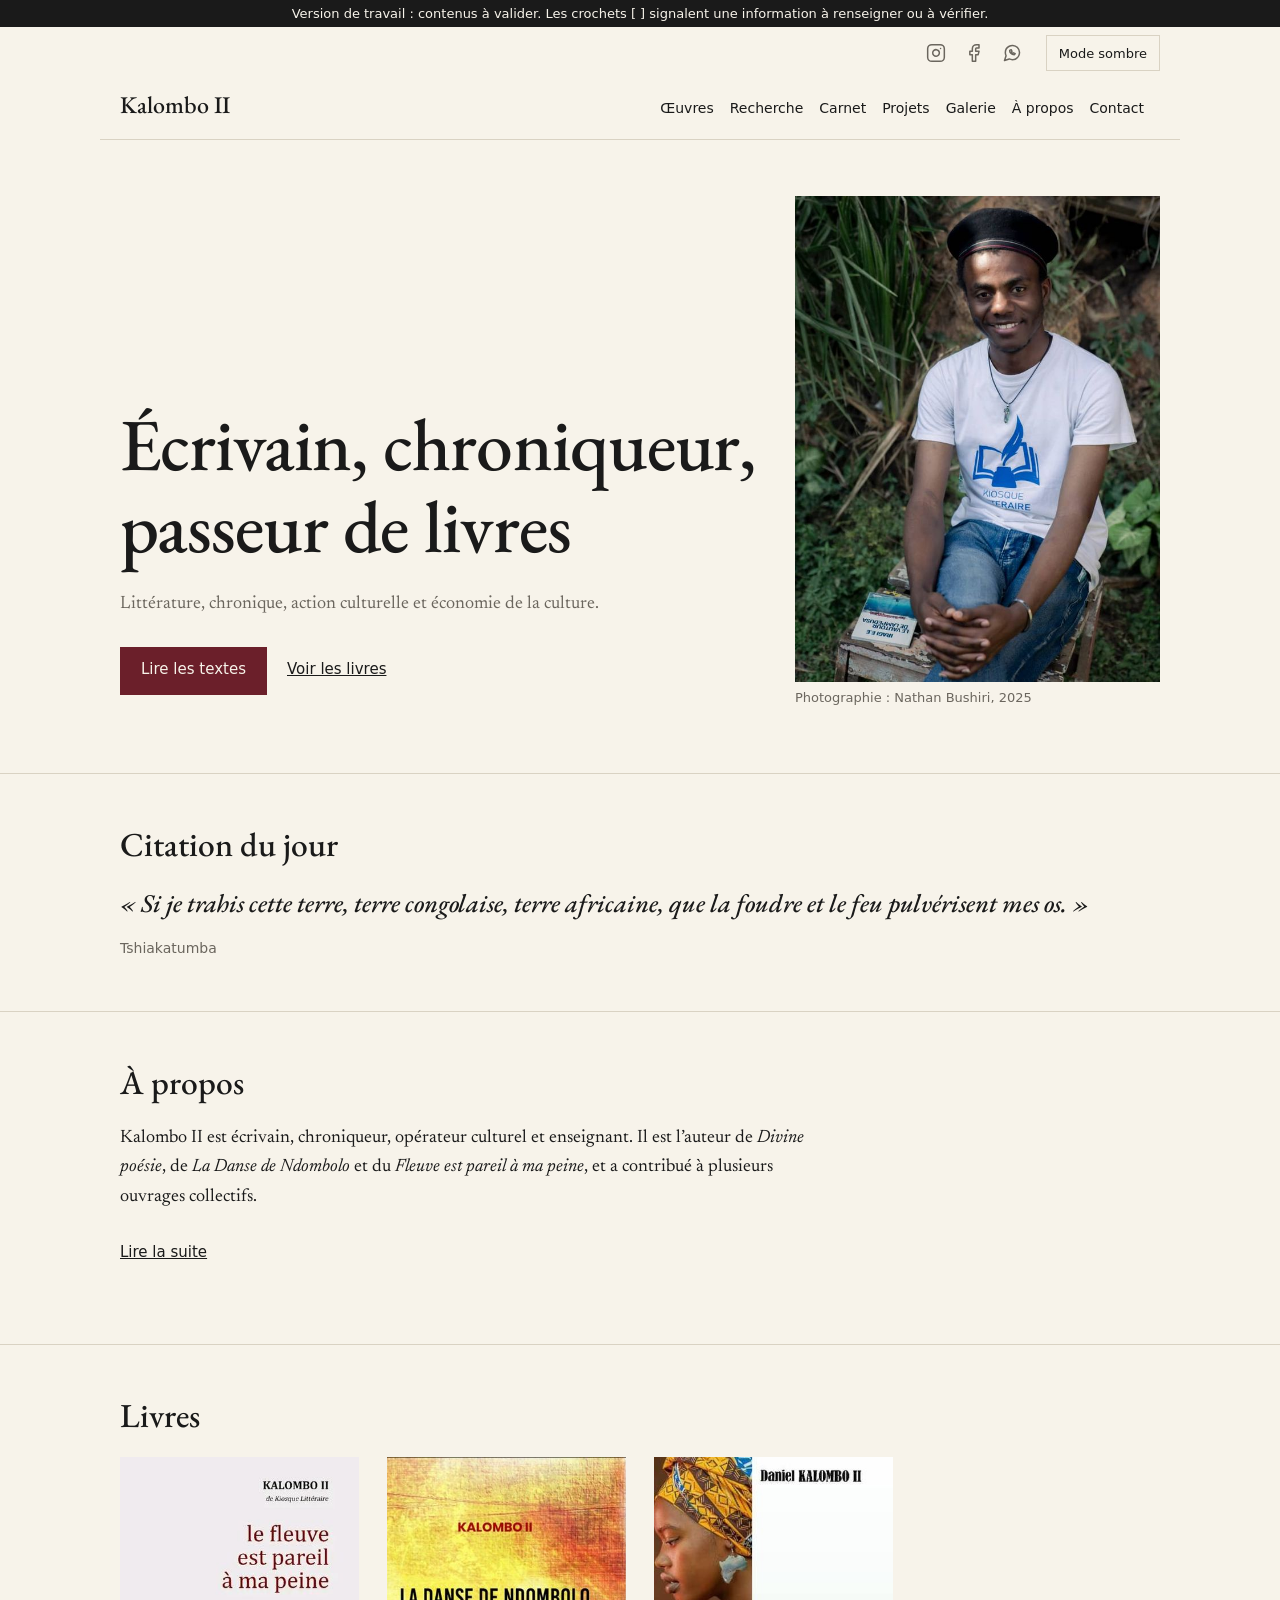
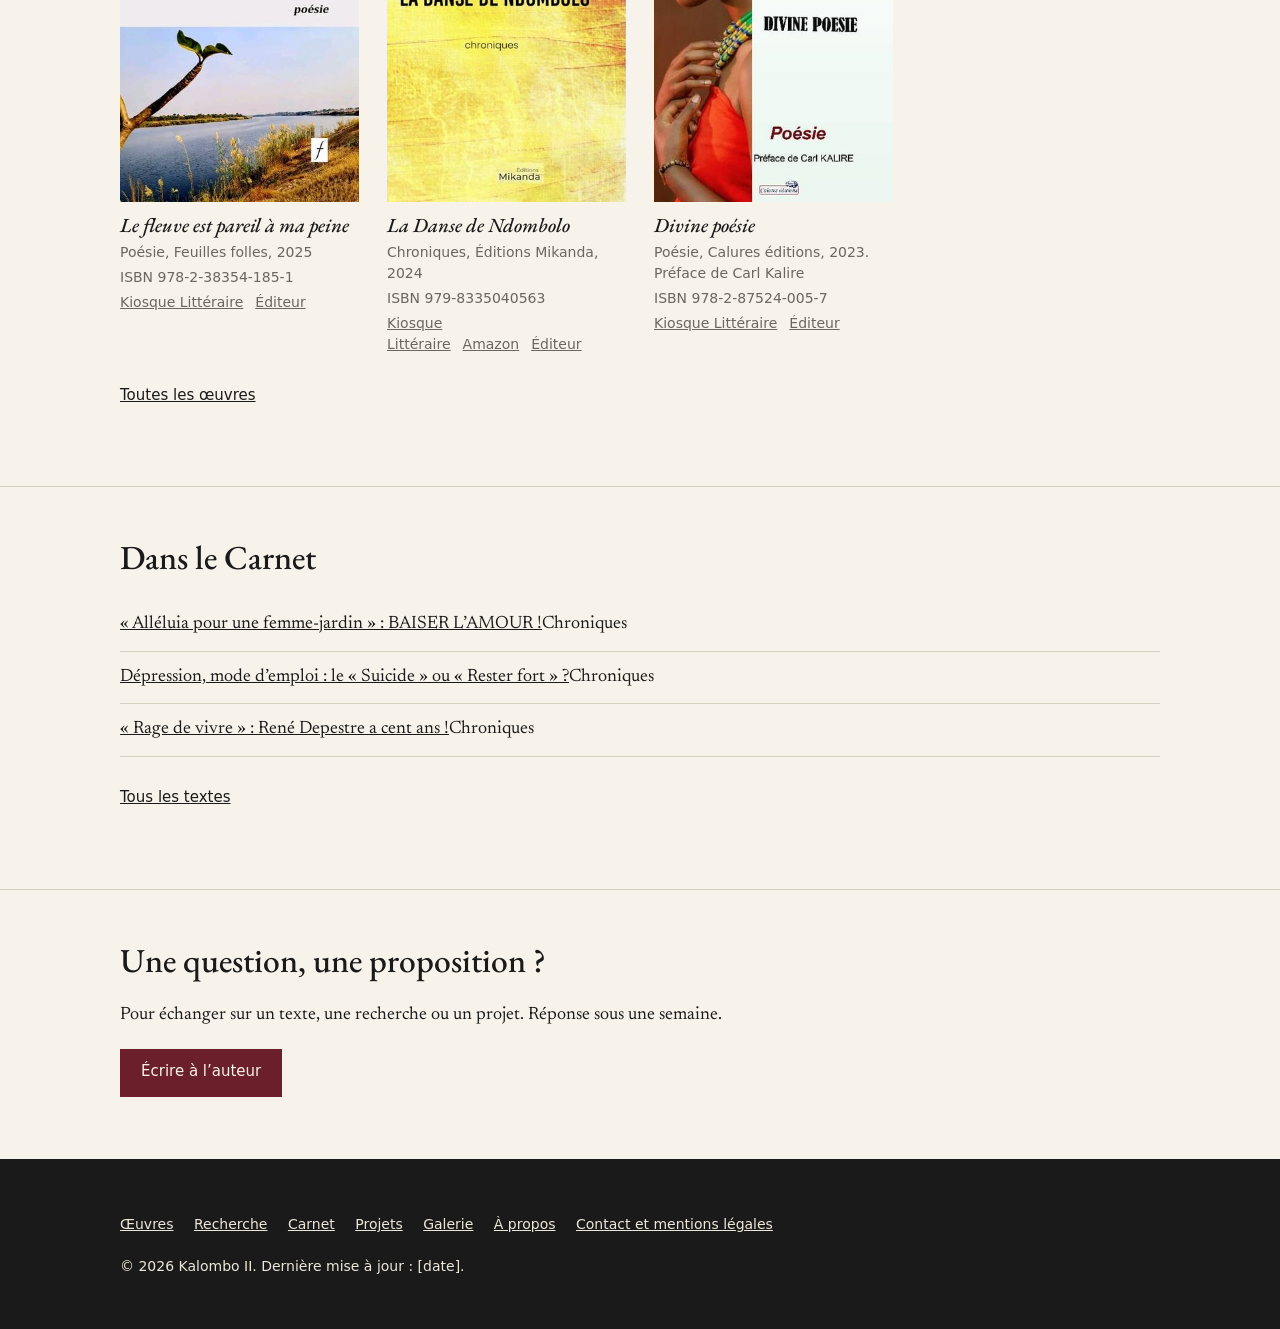
==== commit 480969da: "Add files via upload" ====
--- a/index.html
+++ b/index.html
@@ -3,18 +3,32 @@
 <head>
 <meta charset="utf-8">
 <meta name="viewport" content="width=device-width, initial-scale=1, viewport-fit=cover">
+<!--PARTAGE-->
 <title>Kalombo II — écrivain, chroniqueur, passeur de livres</title>
-<meta name="description" content="Site personnel de Kalombo II : livres, chroniques, recherche en économie de la culture et projets culturels, à Lubumbashi.">
+<meta name="description" content="Livres, chroniques, recherche en économie de la culture et projets culturels. Site personnel de Kalombo II, Lubumbashi.">
+<link rel="canonical" href="https://www.kalombo02.com/">
+<meta property="og:type" content="website">
+<meta property="og:site_name" content="Kalombo II">
+<meta property="og:title" content="Kalombo II — écrivain, chroniqueur, passeur de livres">
+<meta property="og:description" content="Livres, chroniques, recherche en économie de la culture et projets culturels. Site personnel de Kalombo II, Lubumbashi.">
+<meta property="og:url" content="https://www.kalombo02.com/">
+<meta property="og:image" content="https://www.kalombo02.com/images/apercu.jpg">
+<meta property="og:locale" content="fr_FR">
+<meta name="twitter:card" content="summary_large_image">
+<meta name="twitter:title" content="Kalombo II — écrivain, chroniqueur, passeur de livres">
+<meta name="twitter:description" content="Livres, chroniques, recherche en économie de la culture et projets culturels. Site personnel de Kalombo II, Lubumbashi.">
+<meta name="twitter:image" content="https://www.kalombo02.com/images/apercu.jpg">
+<!--/PARTAGE-->
 <link rel="stylesheet" href="css/style.css">
 <link rel="stylesheet" href="css/theme.css">
 <script>try{var t=localStorage.getItem("theme");if(t)document.documentElement.setAttribute("data-theme",t)}catch(e){}</script>
 </head>
 <body>
 <div class="wip" id="bandeau"></div>
+<div class="tb"><div class="w"><span id="soc" class="soc"></span><button type="button" id="mode" class="md"></button></div></div>
 <header><div class="w">
 <a class="nm" href="#accueil" data-l="nom">Kalombo II</a>
 <nav aria-label="Navigation principale"><a href="#oeuvres" data-l="nav_oeuvres">Œuvres</a><a href="#recherche" data-l="nav_recherche">Recherche</a><a href="#carnet" data-l="nav_carnet">Carnet</a><a href="#projets" data-l="nav_projets">Projets</a><a href="#galerie" data-l="nav_galerie">Galerie</a><a href="#apropos" data-l="nav_apropos">À propos</a><a href="#contact" data-l="nav_contact">Contact</a></nav>
-<button type="button" id="mode" class="md"></button>
 </div></header>
 <main>
 <div class="w hero" data-pg="accueil">
--- a/css/style.css
+++ b/css/style.css
@@ -67,3 +67,19 @@
 .cmf label{display:grid;gap:6px;font:14px system-ui,sans-serif}
 .cmf input,.cmf textarea{font:16px var(--f-texte);padding:10px;border:1px solid var(--ru);background:transparent;color:var(--ink)}
 .cmf button{border:0;cursor:pointer;justify-self:start}
+
+.af{margin:0 0 22px;max-width:38em}
+.af img{display:block;width:100%;height:auto;max-height:70vh;object-fit:cover}
+.af figcaption{margin-top:6px}
+.l li.lt{display:flex;gap:14px;align-items:flex-start}
+.l li.lt img{width:84px;height:84px;object-fit:cover;flex:none}
+.l li.lt div{flex:1;min-width:0}
+
+.tb .w{display:flex;justify-content:flex-end;align-items:center;gap:6px 16px;flex-wrap:wrap;padding-top:8px;padding-bottom:0}
+.soc{display:flex;flex-wrap:wrap;gap:0 16px}
+.soc a{font:13px system-ui,sans-serif;color:var(--mu);text-decoration:none;padding:7px 0}
+.soc a:hover,.soc a:focus-visible{color:var(--ac);text-decoration:underline;text-underline-offset:4px}
+
+.soc.ic{gap:0 2px}
+.soc.ic a{display:inline-flex;align-items:center;justify-content:center;width:36px;height:36px;padding:0}
+.soc.ic svg{display:block}
